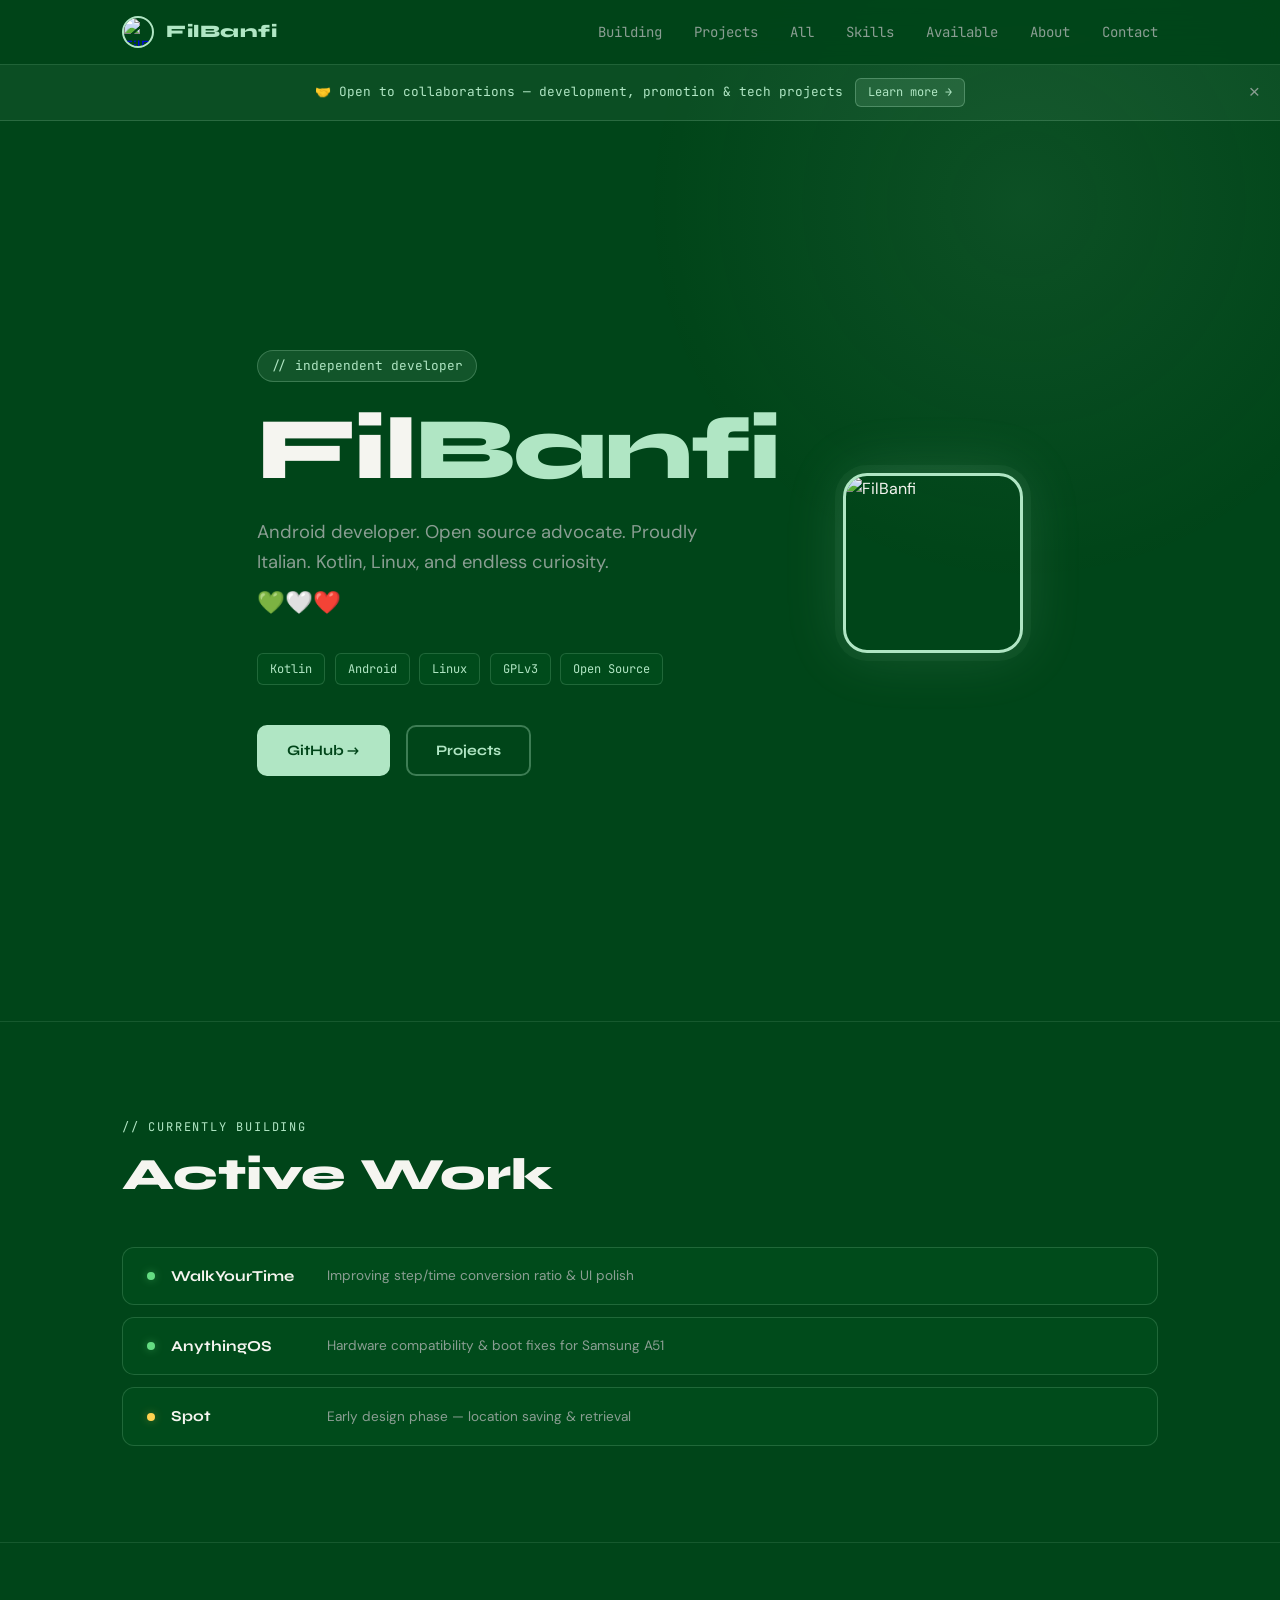
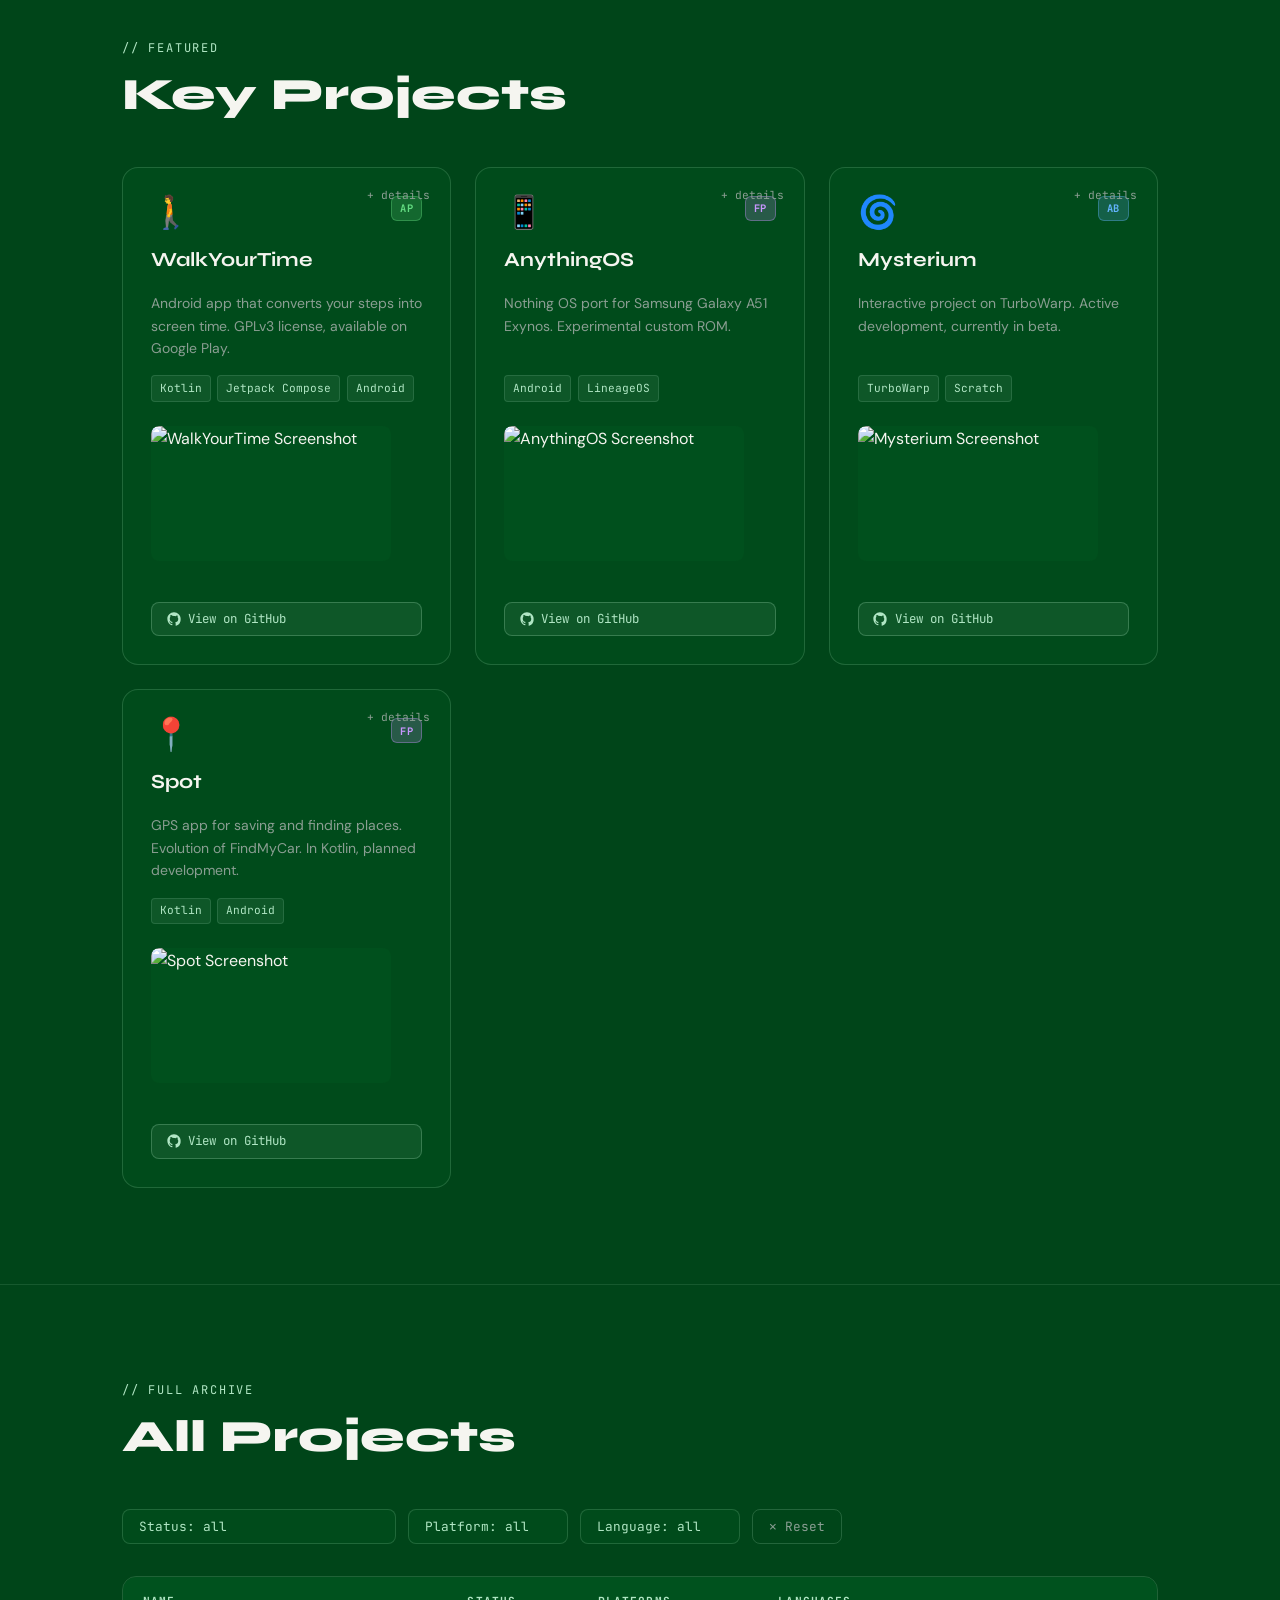
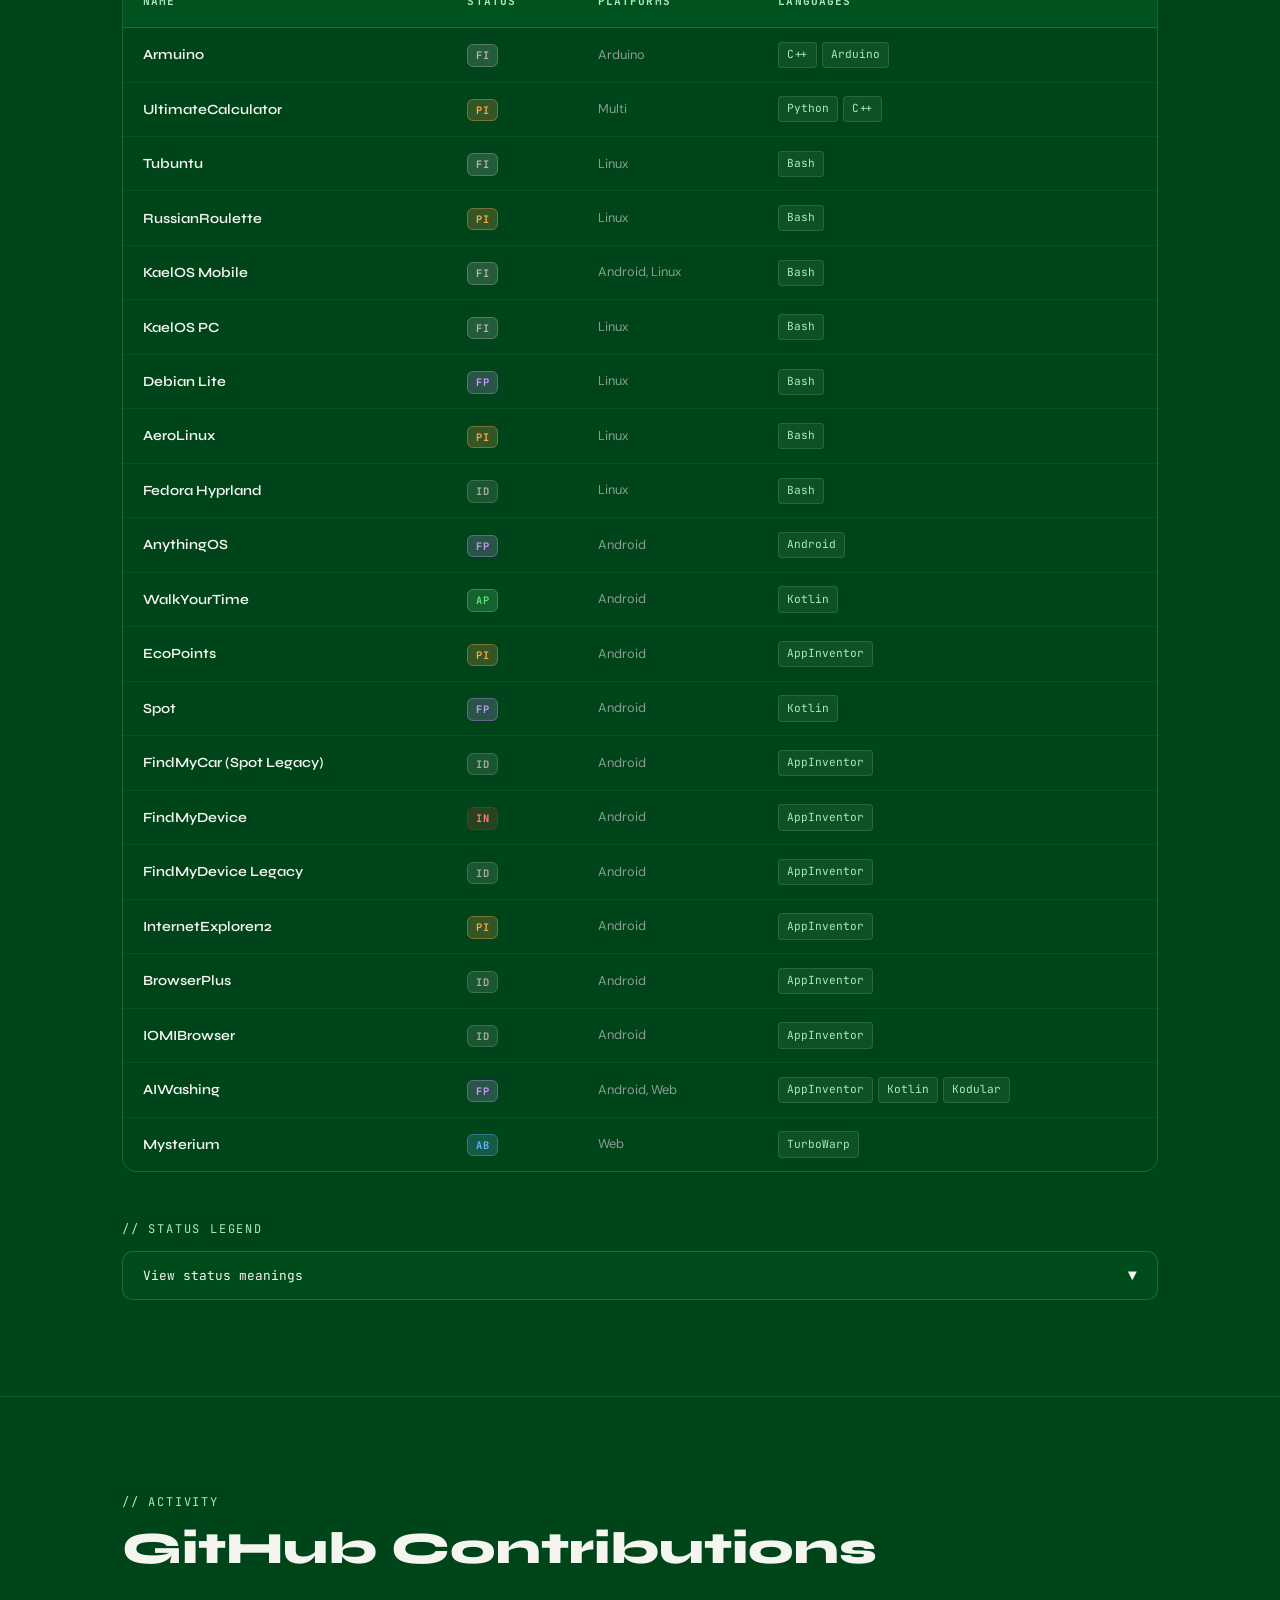
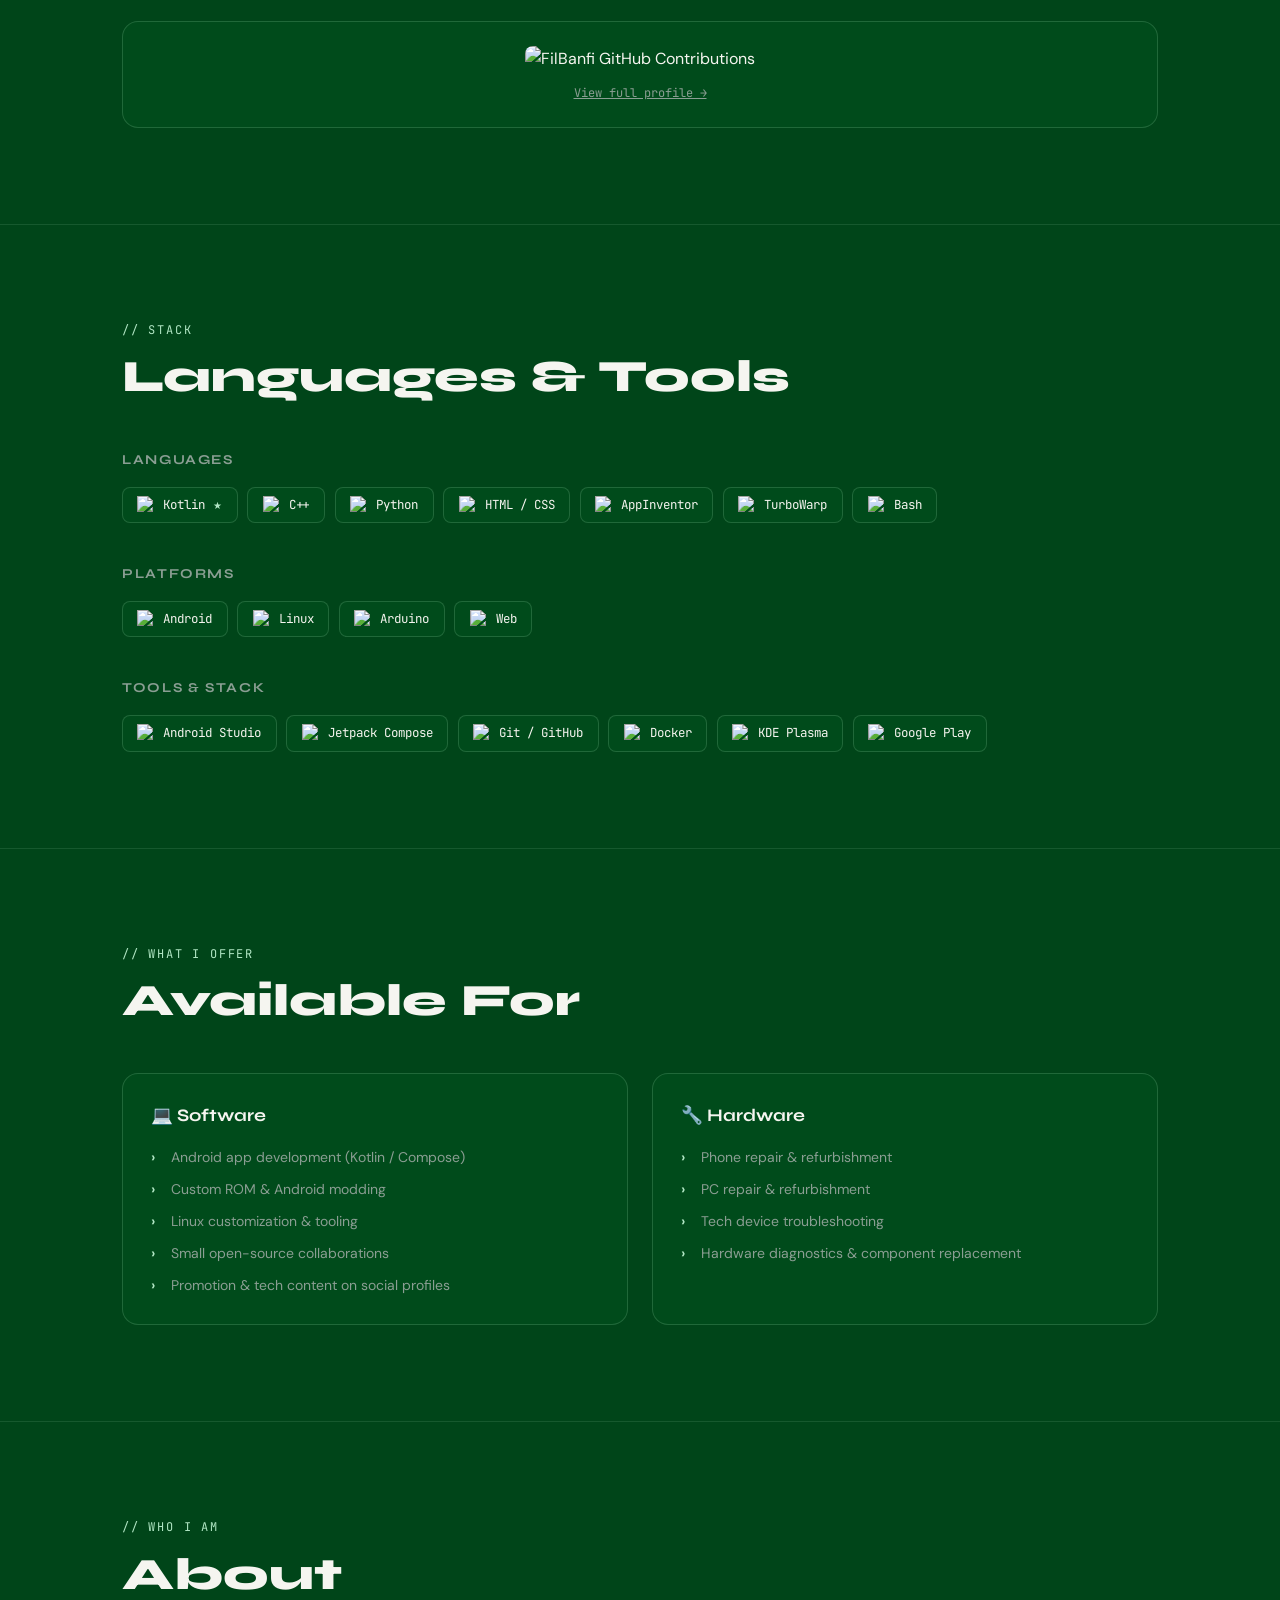
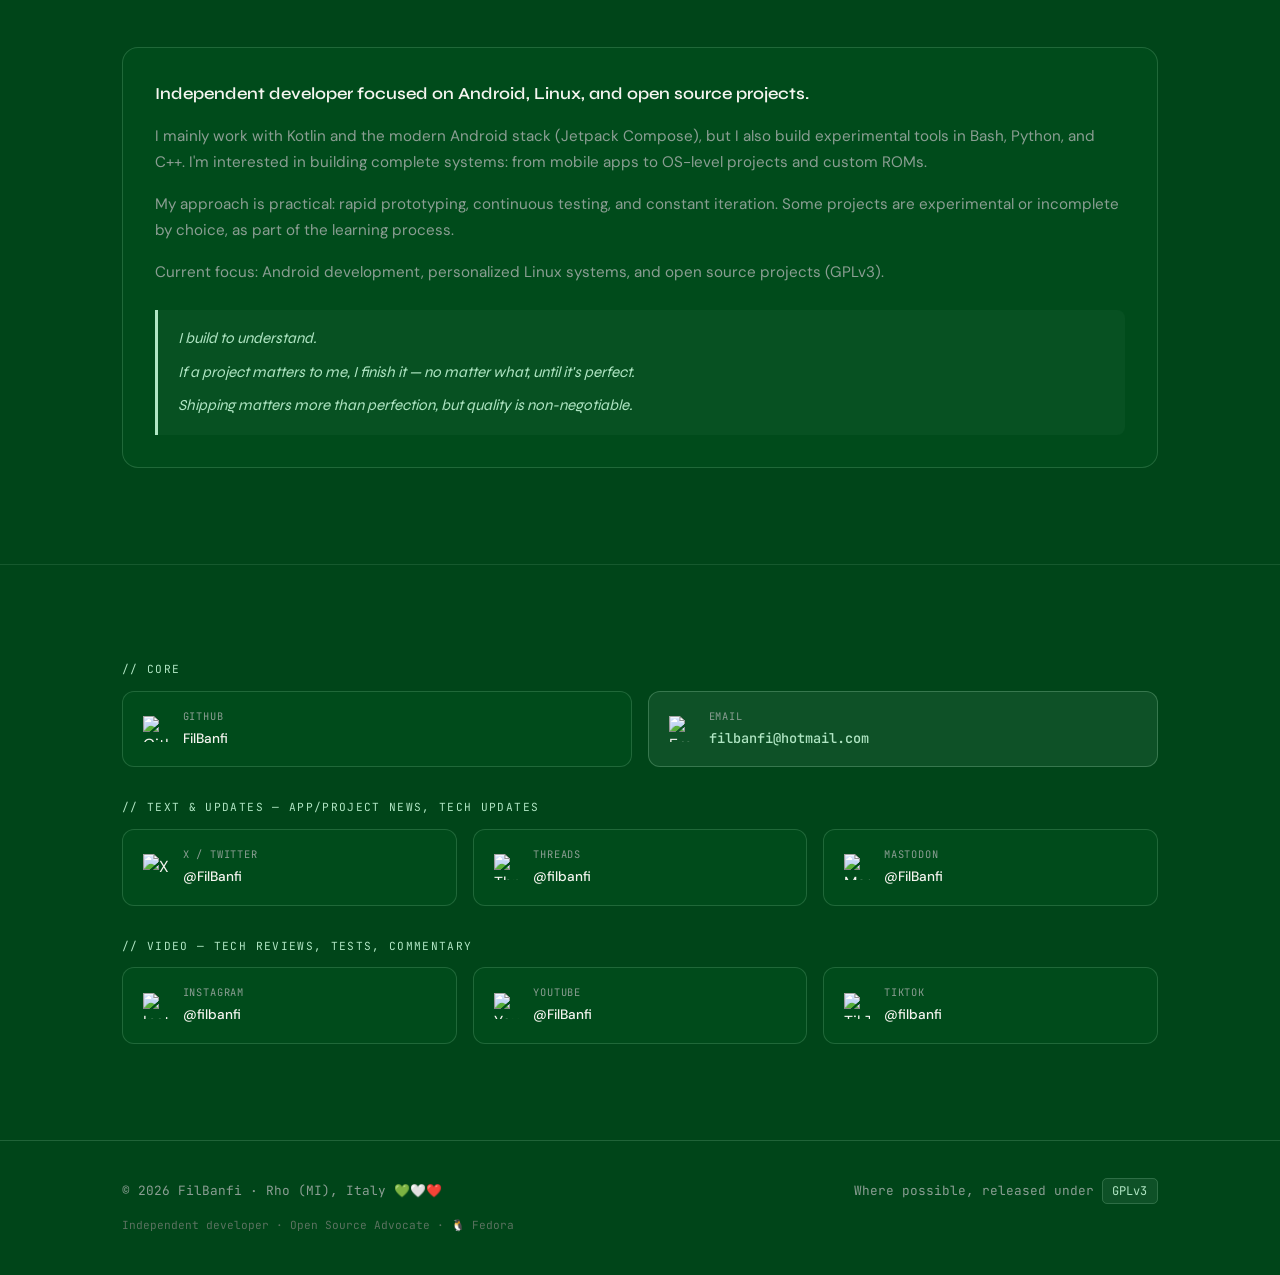
==== index.html @ 20862dec "Update print statement from 'Hello' to 'Goodbye'" ====
<!DOCTYPE html>
<html lang="en">
<head>
  <meta charset="UTF-8" />
  <meta name="viewport" content="width=device-width, initial-scale=1.0" />
  <title>FilBanfi — Developer</title>
  <link rel="preconnect" href="https://fonts.googleapis.com" />
  <link rel="preconnect" href="https://fonts.gstatic.com" crossorigin />
  <link href="https://fonts.googleapis.com/css2?family=Syne:wght@400;600;700;800&family=JetBrains+Mono:wght@400;500;700&family=DM+Sans:wght@300;400;500&display=swap" rel="stylesheet" />
  <style>
    /* =========================================================
       CSS VARIABLES
       ========================================================= */
    :root {
      --green-deep:   #004519;
      --green-mid:    #006b2a;
      --green-light:  #B0E6C4;
      --green-pale:   #d8f5e6;
      --white:        #f5f5f0;
      --grey:         #8a9e93;
      --card-bg:      rgba(0, 107, 42, 0.18);
      --card-border:  rgba(176, 230, 196, 0.18);
      --font-display: 'Syne', sans-serif;
      --font-body:    'DM Sans', sans-serif;
      --font-mono:    'JetBrains Mono', monospace;
    }

    /* =========================================================
       RESET & BASE
       ========================================================= */
    *, *::before, *::after { box-sizing: border-box; margin: 0; padding: 0; }
    html { scroll-behavior: smooth; }
    body {
      background-color: var(--green-deep);
      color: var(--white);
      font-family: var(--font-body);
      font-size: 16px;
      line-height: 1.6;
      overflow-x: hidden;
    }
    body::before {
      content: '';
      position: fixed; inset: 0;
      background-image: url("image/svg+xml,%3Csvg viewBox='0 0 512 512' xmlns='http://www.w3.org/2000/svg'%3E%3Cfilter id='n'%3E%3CfeTurbulence type='fractalNoise' baseFrequency='0.75' numOctaves='4' stitchTiles='stitch'/%3E%3C/filter%3E%3Crect width='100%25' height='100%25' filter='url(%23n)' opacity='0.04'/%3E%3C/svg%3E");
      pointer-events: none; z-index: 0; opacity: 0.6;
    }
    body::after {
      content: '';
      position: fixed; top: -20%; right: -10%;
      width: 60vw; height: 60vw;
      background: radial-gradient(circle, rgba(176,230,196,0.07) 0%, transparent 70%);
      pointer-events: none; z-index: 0;
    }
    .container { max-width: 1100px; margin: 0 auto; padding: 0 2rem; position: relative; z-index: 1; }

    /* =========================================================
       NAVIGATION
       ========================================================= */
    nav {
      position: fixed; top: 0; left: 0; right: 0; z-index: 100;
      padding: 1rem 0;
      background: rgba(0,69,25,0.85);
      backdrop-filter: blur(14px);
      -webkit-backdrop-filter: blur(14px);
      border-bottom: 1px solid var(--card-border);
    }
    nav .container { display: flex; align-items: center; justify-content: space-between; }
    .nav-logo { display: flex; align-items: center; gap: 0.75rem; text-decoration: none; }
    .nav-logo img { width: 32px; height: 32px; border-radius: 50%; border: 2px solid var(--green-light); }
    .nav-logo span { font-family: var(--font-display); font-weight: 800; font-size: 1.1rem; color: var(--green-light); letter-spacing: 0.03em; }
    .nav-links { display: flex; gap: 2rem; list-style: none; }
    .nav-links a { color: var(--grey); text-decoration: none; font-size: 0.875rem; font-family: var(--font-mono); transition: color 0.2s; }
    .nav-links a:hover { color: var(--green-light); }

    /* =========================================================
       BANNER
       ========================================================= */
    .collab-banner {
      margin-top: 64px;
      background: rgba(176, 230, 196, 0.06);
      border-bottom: 1px solid var(--card-border);
      padding: 0.85rem 0;
      position: relative;
      z-index: 99;
      transition: max-height 0.35s ease, opacity 0.3s ease, padding 0.35s ease, margin 0.35s ease;
      overflow: hidden;
      max-height: 200px;
      opacity: 1;
    }
    .collab-banner.dismissed {
      max-height: 0; opacity: 0; padding-top: 0; padding-bottom: 0;
      margin-top: 0; border: none; pointer-events: none;
    }
    .collab-banner .container { display: flex; align-items: center; justify-content: center; gap: 0.75rem; flex-wrap: wrap; }
    .collab-banner p { font-family: var(--font-mono); font-size: 0.8rem; color: var(--green-light); }
    .collab-banner a {
      font-family: var(--font-mono); font-size: 0.75rem;
      background: rgba(176,230,196,0.12); border: 1px solid rgba(176,230,196,0.3);
      padding: 0.25rem 0.75rem; border-radius: 6px;
      color: var(--green-light); text-decoration: none; transition: all 0.2s;
    }
    .collab-banner a:hover { background: rgba(176,230,196,0.2); }
    .collab-banner .dismiss-btn {
      position: absolute; right: 1.25rem; top: 50%; transform: translateY(-50%);
      background: none; border: none; color: var(--grey); cursor: pointer;
      font-size: 1.2rem; line-height: 1; transition: color 0.2s;
    }
    .collab-banner .dismiss-btn:hover { color: var(--white); }

    /* =========================================================
       HERO
       ========================================================= */
    .hero { min-height: 100vh; display: flex; align-items: center; padding-top: 80px; }
    .hero-inner { display: grid; grid-template-columns: 1fr auto; gap: 4rem; align-items: center; width: 100%; }
    .hero-tag {
      font-family: var(--font-mono); font-size: 0.8rem; color: var(--green-light);
      background: rgba(176,230,196,0.1); border: 1px solid rgba(176,230,196,0.25);
      padding: 0.3rem 0.8rem; border-radius: 999px; display: inline-block;
      margin-bottom: 1.5rem; animation: fadeUp 0.6s ease both;
    }
    .hero h1 {
      font-family: var(--font-display); font-size: clamp(3rem,7vw,5.5rem);
      font-weight: 800; line-height: 1.0; letter-spacing: -0.02em;
      color: var(--white); animation: fadeUp 0.6s 0.1s ease both;
    }
    .hero h1 .accent { color: var(--green-light); }
    .hero-subtitle { margin-top: 1.5rem; font-size: 1.15rem; color: var(--grey); max-width: 480px; animation: fadeUp 0.6s 0.2s ease both; }
    .hero-flags { font-size: 1.4rem; margin-top: 0.5rem; animation: fadeUp 0.6s 0.25s ease both; }
    .hero-badges { display: flex; flex-wrap: wrap; gap: 0.6rem; margin-top: 2rem; animation: fadeUp 0.6s 0.3s ease both; }
    .badge {
      font-family: var(--font-mono); font-size: 0.75rem; padding: 0.35rem 0.75rem;
      border-radius: 6px; border: 1px solid var(--card-border);
      color: var(--green-light); background: var(--card-bg);
    }
    .hero-avatar { animation: fadeUp 0.6s 0.15s ease both; }
    .hero-avatar img {
      width: 180px; height: 180px; border-radius: 24px; border: 3px solid var(--green-light);
      box-shadow: 0 0 60px rgba(176,230,196,0.15), 0 0 0 8px rgba(176,230,196,0.05);
      display: block;
    }
    .hero-cta { display: flex; gap: 1rem; margin-top: 2.5rem; animation: fadeUp 0.6s 0.35s ease both; }
    .btn {
      padding: 0.75rem 1.75rem; border-radius: 10px;
      font-family: var(--font-display); font-weight: 700; font-size: 0.9rem;
      cursor: pointer; text-decoration: none; transition: all 0.2s; display: inline-block;
    }
    .btn-primary { background: var(--green-light); color: var(--green-deep); border: 2px solid var(--green-light); }
    .btn-primary:hover { background: var(--green-pale); transform: translateY(-2px); box-shadow: 0 8px 24px rgba(176,230,196,0.3); }
    .btn-secondary { background: transparent; color: var(--green-light); border: 2px solid rgba(176,230,196,0.35); }
    .btn-secondary:hover { border-color: var(--green-light); transform: translateY(-2px); }

    /* =========================================================
       SECTIONS
       ========================================================= */
    section { padding: 6rem 0; }
    .section-label { font-family: var(--font-mono); font-size: 0.75rem; color: var(--green-light); letter-spacing: 0.15em; text-transform: uppercase; margin-bottom: 0.75rem; }
    .section-title { font-family: var(--font-display); font-size: clamp(1.8rem,4vw,2.8rem); font-weight: 800; color: var(--white); margin-bottom: 3rem; line-height: 1.1; }
    .divider { border: none; border-top: 1px solid rgba(176,230,196,0.12); margin: 0; }

    /* =========================================================
       CURRENTLY BUILDING
       ========================================================= */
    .building-list { display: flex; flex-direction: column; gap: 0.75rem; }
    .building-item {
      display: flex; align-items: center; gap: 1rem;
      background: var(--card-bg); border: 1px solid var(--card-border);
      border-radius: 12px; padding: 1rem 1.5rem; transition: all 0.2s;
    }
    .building-item:hover { border-color: rgba(176,230,196,0.4); background: rgba(0,107,42,0.28); }
    .building-dot { width: 8px; height: 8px; border-radius: 50%; flex-shrink: 0; }
    .building-dot.active { background: #64dc82; box-shadow: 0 0 8px rgba(100,220,130,0.4); }
    .building-dot.planned { background: #ffd250; box-shadow: 0 0 8px rgba(255,210,80,0.3); }
    .building-name { font-family: var(--font-display); font-weight: 700; font-size: 0.95rem; min-width: 140px; }
    .building-desc { font-size: 0.85rem; color: var(--grey); }

    /* =========================================================
       PINNED PROJECTS
       ========================================================= */
    .pinned-grid { display: grid; grid-template-columns: repeat(auto-fill, minmax(280px,1fr)); gap: 1.5rem; }
    .project-card {
      background: var(--card-bg); border: 1px solid var(--card-border);
      border-radius: 16px; padding: 1.75rem;
      color: var(--white); transition: all 0.25s ease;
      display: flex; flex-direction: column; gap: 1rem;
      position: relative; overflow: hidden;
    }
    .project-card::before {
      content:''; position:absolute; top:0; left:0; right:0; height:2px;
      background:linear-gradient(90deg,var(--green-light),transparent);
      opacity:0; transition:opacity 0.25s;
    }
    .project-card:hover {
      border-color: rgba(176,230,196,0.4); background: rgba(0,107,42,0.28);
      transform: translateY(-4px); box-shadow: 0 16px 40px rgba(0,0,0,0.3);
    }
    .project-card:hover::before { opacity: 1; }

    .project-card .expand-toggle {
      font-size: 0.7rem; font-family: var(--font-mono);
      color: var(--grey); cursor: pointer; background: none; border: none;
      position: absolute; top: 1.25rem; right: 1.25rem;
      transition: color 0.2s;
    }
    .project-card .expand-toggle:hover { color: var(--green-light); }

    .project-details {
      max-height: 0; overflow: hidden;
      transition: max-height 0.35s ease, opacity 0.3s ease;
      border-top: 1px solid var(--card-border);
      padding-top: 0; opacity: 0;
    }
    .project-card.expanded .project-details { max-height: 500px; padding-top: 1rem; opacity: 1; }
    .project-details .detail-row { display: flex; gap: 0.5rem; font-size: 0.78rem; margin-bottom: 0.5rem; }
    .project-details .detail-label { font-family: var(--font-mono); color: var(--green-light); min-width: 70px; }
    .project-details .detail-value { color: var(--grey); }
    .project-details .detail-ok { color: #64dc82; }
    .project-details .detail-wip { color: #ffd250; }
    .project-details .detail-broken { color: #ff8080; }

    .carousel-wrap { margin-top: 0.5rem; overflow: hidden; border-radius: 8px; }
    .carousel {
      display: flex; gap: 0.5rem; overflow-x: auto;
      scroll-snap-type: x mandatory; scrollbar-width: thin;
      scrollbar-color: var(--green-mid) transparent; padding-bottom: 0.5rem;
    }
    .carousel img {
      flex-shrink: 0; width: 100%; max-width: 240px;
      aspect-ratio: 16/9; object-fit: cover;
      border-radius: 8px; scroll-snap-align: start;
      background: rgba(0,107,42,0.15); display: block;
    }

    .project-card-top { display: flex; justify-content: space-between; align-items: flex-start; }
    .project-icon { font-size: 2rem; line-height: 1; }
    .project-icon img { width: 48px; height: 48px; border-radius: 12px; object-fit: contain; display: block; }

    .status-chip {
      font-family: var(--font-mono); font-size: 0.65rem; font-weight: 700;
      padding: 0.2rem 0.5rem; border-radius: 6px; letter-spacing: 0.05em;
    }
    .s-AP { background:rgba(100,220,130,0.2); color:#64dc82; border:1px solid rgba(100,220,130,0.35); }
    .s-AB { background:rgba(100,180,255,0.2); color:#64b4ff; border:1px solid rgba(100,180,255,0.35); }
    .s-PT { background:rgba(255,210,80,0.2); color:#ffd250; border:1px solid rgba(255,210,80,0.35); }
    .s-PI { background:rgba(255,160,80,0.2); color:#ffa050; border:1px solid rgba(255,160,80,0.35); }
    .s-FP { background:rgba(200,150,255,0.2); color:#c896ff; border:1px solid rgba(200,150,255,0.35); }
    .s-FI { background:rgba(180,180,180,0.2); color:#b4b4b4; border:1px solid rgba(180,180,180,0.35); }
    .s-ID { background:rgba(255,255,255,0.1); color:#aaaaaa; border:1px solid rgba(255,255,255,0.15); }
    .s-IN { background:rgba(200,50,50,0.2); color:#ff8080; border:1px solid rgba(200,50,50,0.3); }

    .project-name { font-family: var(--font-display); font-size: 1.25rem; font-weight: 700; }
    .project-desc { font-size: 0.875rem; color: var(--grey); flex: 1; }
    .project-langs { display: flex; flex-wrap: wrap; gap: 0.4rem; }
    .lang-tag {
      font-family: var(--font-mono); font-size: 0.7rem; padding: 0.2rem 0.5rem;
      background: rgba(176,230,196,0.08); border: 1px solid rgba(176,230,196,0.15);
      border-radius: 4px; color: var(--green-light);
    }

    /* GitHub button */
    .project-gh-btn {
      display: inline-flex; align-items: center; gap: 0.4rem;
      font-family: var(--font-mono); font-size: 0.78rem;
      color: var(--green-light); background: rgba(176,230,196,0.08);
      border: 1px solid rgba(176,230,196,0.25);
      padding: 0.4rem 0.85rem; border-radius: 8px;
      text-decoration: none; transition: all 0.2s;
      margin-top: auto;
    }
    .project-gh-btn:hover {
      background: rgba(176,230,196,0.18); border-color: rgba(176,230,196,0.5);
      transform: translateY(-1px);
    }
    .project-gh-btn svg { width: 16px; height: 16px; flex-shrink: 0; }

    .card-arrow { font-size: 0.8rem; color: var(--grey); align-self: flex-end; transition: color 0.2s, transform 0.2s; }
    .project-card:hover .card-arrow { color: var(--green-light); transform: translate(2px,-2px); }

    /* =========================================================
       ALL PROJECTS TABLE
       ========================================================= */
    .filter-bar { display:flex; flex-wrap:wrap; gap:0.75rem; margin-bottom:2rem; }
    .filter-select {
      background:var(--card-bg); border:1px solid var(--card-border);
      border-radius:8px; color:var(--green-light); font-family:var(--font-mono);
      font-size:0.8rem; padding:0.5rem 1rem; appearance:none;
      cursor:pointer; transition:border-color 0.2s; outline:none; min-width:160px;
    }
    .filter-select:hover,.filter-select:focus { border-color:rgba(176,230,196,0.5); }
    .filter-select option { background:var(--green-deep); }
    .reset-btn {
      background:transparent; border:1px solid rgba(176,230,196,0.2);
      border-radius:8px; color:var(--grey); font-family:var(--font-mono);
      font-size:0.8rem; padding:0.5rem 1rem; cursor:pointer; transition:all 0.2s;
    }
    .reset-btn:hover { color:var(--white); border-color:rgba(176,230,196,0.4); }
    .table-wrap { overflow-x:auto; border-radius:14px; border:1px solid var(--card-border); }
    table { width:100%; border-collapse:collapse; font-size:0.875rem; }
    thead tr { background:rgba(0,107,42,0.35); }
    th {
      font-family:var(--font-mono); font-size:0.7rem;
      text-transform:uppercase; letter-spacing:0.1em; color:var(--green-light);
      padding:1rem 1.25rem; text-align:left; border-bottom:1px solid var(--card-border);
    }
    tbody tr { border-bottom:1px solid rgba(176,230,196,0.06); transition:background 0.15s; }
    tbody tr:last-child { border-bottom:none; }
    tbody tr:hover { background:rgba(176,230,196,0.04); }
    td { padding:0.85rem 1.25rem; vertical-align:middle; }
    .td-name a { color:var(--white); font-family:var(--font-display); font-weight:600; text-decoration:none; transition:color 0.2s; }
    .td-name a:hover { color:var(--green-light); }
    .td-name .no-link { color:var(--white); font-family:var(--font-display); font-weight:600; }
    .td-platforms { color:var(--grey); font-size:0.8rem; }
    .td-langs { display:flex; flex-wrap:wrap; gap:0.3rem; }
    .no-results { text-align:center; color:var(--grey); padding:3rem; font-family:var(--font-mono); font-size:0.85rem; }

    /* LEGEND — Collapsible */
    .legend-toggle {
      background: var(--card-bg); border: 1px solid var(--card-border);
      border-radius: 10px; padding: 0.85rem 1.25rem; width: 100%;
      display: flex; align-items: center; justify-content: space-between;
      cursor: pointer; transition: all 0.2s; color: var(--white);
      font-family: var(--font-mono); font-size: 0.8rem;
    }
    .legend-toggle:hover { border-color: rgba(176,230,196,0.4); }
    .legend-toggle .arrow { transition: transform 0.3s; font-size: 0.9rem; }
    .legend-toggle.open .arrow { transform: rotate(180deg); }
    .legend-content {
      max-height: 0; overflow: hidden; transition: max-height 0.4s ease;
    }
    .legend-content.open { max-height: 2000px; }
    .legend { display:grid; grid-template-columns:repeat(auto-fill,minmax(220px,1fr)); gap:0.75rem; margin-top: 0; }
    .legend-item { display:flex; align-items:flex-start; gap:0.75rem; background:var(--card-bg); border:1px solid var(--card-border); border-radius:10px; padding:0.85rem 1rem; }
    .legend-item .status-chip { flex-shrink:0; margin-top:0.1rem; }
    .legend-text strong { display:block; font-size:0.8rem; color:var(--white); margin-bottom:0.1rem; }
    .legend-text small { font-size:0.72rem; color:var(--grey); line-height:1.4; }

    /* =========================================================
       GITHUB ACTIVITY
       ========================================================= */
    .gh-embed {
      background: var(--card-bg); border: 1px solid var(--card-border);
      border-radius: 16px; padding: 1.5rem;
      display: flex; flex-direction: column; justify-content: center; align-items: center;
    }
    .gh-embed img { max-width: 100%; height: auto; border-radius: 8px; display: block; }
    .gh-embed a { font-family: var(--font-mono); font-size: 0.75rem; color: var(--grey); margin-top: 0.75rem; transition: color 0.2s; }
    .gh-embed a:hover { color: var(--green-light); }

    /* =========================================================
       SKILLS — simpleicons.org CDN images ONLY
       Format: https://cdn.simpleicons.org/[slug]/B0E6C4
       NO inline SVGs
       ========================================================= */
    .skills-grid { display:flex; flex-direction:column; gap:2.5rem; }
    .skills-group h3 { font-family:var(--font-display); font-weight:700; font-size:0.85rem; color:var(--grey); text-transform:uppercase; letter-spacing:0.12em; margin-bottom:1rem; }
    .chips-row { display:flex; flex-wrap:wrap; gap:0.6rem; }
    .chip {
      display:inline-flex; align-items:center; gap:0.5rem;
      background:var(--card-bg); border:1px solid var(--card-border);
      border-radius:8px; padding:0.45rem 0.9rem;
      font-family:var(--font-mono); font-size:0.78rem; color:var(--white);
      transition:all 0.2s;
    }
    .chip:hover { border-color:rgba(176,230,196,0.45); background:rgba(0,107,42,0.3); transform:translateY(-1px); }
    .chip img.si-icon { width:18px; height:18px; flex-shrink:0; display: block; }
    .chip-star { color:var(--green-light); font-size:0.65rem; }

    /* =========================================================
       AVAILABLE FOR
       ========================================================= */
    .available-grid { display: grid; grid-template-columns: repeat(auto-fit, minmax(300px, 1fr)); gap: 1.5rem; }
    .available-card {
      background: var(--card-bg); border: 1px solid var(--card-border);
      border-radius: 16px; padding: 1.75rem;
    }
    .available-card h3 { font-family: var(--font-display); font-weight: 700; font-size: 1.1rem; color: var(--white); margin-bottom: 1rem; display: flex; align-items: center; gap: 0.5rem; }
    .available-card ul { list-style: none; display: flex; flex-direction: column; gap: 0.6rem; }
    .available-card li { font-size: 0.875rem; color: var(--grey); padding-left: 1.25rem; position: relative; }
    .available-card li::before { content: '›'; position: absolute; left: 0; color: var(--green-light); font-weight: 700; }

    /* =========================================================
       ABOUT
       ========================================================= */
    .about-box {
      background: var(--card-bg); border: 1px solid var(--card-border);
      border-radius: 16px; padding: 2rem;
      color: var(--grey); font-size: 0.95rem; line-height: 1.7;
    }
    .about-box p { margin-bottom: 1rem; }
    .about-box p:last-child { margin-bottom: 0; }
    .about-highlight { color: var(--white) !important; font-family: var(--font-display); font-weight: 600; font-size: 1.05rem !important; }
    .philosophy-box {
      margin-top: 1.5rem;
      background: rgba(176,230,196,0.04);
      border-left: 3px solid var(--green-light);
      padding: 1rem 1.25rem; border-radius: 0 8px 8px 0;
    }
    .philosophy-box p {
      font-family: var(--font-display); font-size: 0.95rem;
      color: var(--green-light); font-style: italic; margin-bottom: 0.5rem;
    }
    .philosophy-box p:last-child { margin-bottom: 0; }

    /* =========================================================
       CONTACTS — Flexbox layout
       Cards distribute equally within each group.
       2 cards = 50% each, 3 cards = ~33% each.
       On mobile, all cards stack full-width.
       ALL icons from simpleicons.org
       ========================================================= */
    .contact-group { margin-bottom: 2rem; }
    .contact-group:last-child { margin-bottom: 0; }
    .contact-group-label {
      font-family: var(--font-mono); font-size: 0.7rem;
      color: var(--green-light); text-transform: uppercase;
      letter-spacing: 0.12em; margin-bottom: 0.75rem;
    }
    .social-grid {
      display: flex;
      flex-wrap: wrap;
      gap: 1rem;
    }
    .social-card {
      flex: 1;
      min-width: 0;
      display: flex; align-items: center; gap: 0.85rem;
      background: var(--card-bg); border: 1px solid var(--card-border);
      border-radius: 12px; padding: 1rem 1.25rem;
      text-decoration: none; color: var(--white); transition: all 0.2s;
    }
    .social-card:hover {
      border-color: rgba(176,230,196,0.4); background: rgba(0,107,42,0.28);
      transform: translateY(-2px);
    }
    .social-icon { width: 26px; height: 26px; flex-shrink: 0; display: flex; align-items: center; justify-content: center; }
    .social-icon svg { width: 100%; height: 100%; }
    .social-icon img.si-icon { width: 26px; height: 26px; flex-shrink: 0; display: block; }
    .social-info small {
      display: block; font-family: var(--font-mono); font-size: 0.65rem;
      color: var(--grey); text-transform: uppercase; letter-spacing: 0.08em;
    }
    .social-info span { font-size: 0.85rem; font-weight: 500; }

    .email-card {
      flex: 1;
      min-width: 0;
      display: flex; align-items: center; gap: 0.85rem;
      background: rgba(176,230,196,0.08); border: 1px solid rgba(176,230,196,0.25);
      border-radius: 12px; padding: 1rem 1.25rem;
      text-decoration: none; color: var(--white); transition: all 0.2s;
    }
    .email-card:hover {
      border-color: rgba(176,230,196,0.5); background: rgba(176,230,196,0.12);
      transform: translateY(-2px);
    }
    .email-address { font-family: var(--font-mono); font-size: 0.85rem; color: var(--green-light); }

    /* =========================================================
       FOOTER
       ========================================================= */
    footer { border-top: 1px solid var(--card-border); padding: 2.5rem 0; }
    footer .container { display: flex; justify-content: space-between; align-items: center; flex-wrap: wrap; gap: 1rem; }
    footer p { font-size: 0.8rem; color: var(--grey); font-family: var(--font-mono); }
    .gplv3 {
      font-family: var(--font-mono); font-size: 0.75rem; color: var(--green-light);
      background: rgba(176,230,196,0.08); border: 1px solid rgba(176,230,196,0.2);
      padding: 0.25rem 0.6rem; border-radius: 5px;
    }

    /* =========================================================
       ANIMATIONS
       ========================================================= */
    @keyframes fadeUp { from { opacity: 0; transform: translateY(20px); } to { opacity: 1; transform: none; } }
    .fade-in { opacity: 0; transform: translateY(16px); transition: opacity 0.5s ease, transform 0.5s ease; }
    .fade-in.visible { opacity: 1; transform: none; }

    /* =========================================================
       RESPONSIVE
       ========================================================= */
    @media(max-width:720px) {
      .hero-inner { grid-template-columns: 1fr; text-align: center; }
      .hero-avatar { order: -1; display: flex; justify-content: center; }
      .hero-badges, .hero-cta { justify-content: center; }
      .hero-subtitle { margin: 1rem auto 0; }
      .nav-links { display: none; }
      .available-grid { grid-template-columns: 1fr; }
      /* On mobile, cards stack vertically and take full width */
      .social-card, .email-card {
        flex: 1 1 100%;
      }
    }
  </style>
</head>
<body>

<!-- ============================================================
     NAVIGATION
     ============================================================ -->
<nav>
  <div class="container">
    <a href="#" class="nav-logo">
      <img src="https://avatars.githubusercontent.com/u/268989714?v=4" alt="FilBanfi" />
      <span>FilBanfi</span>
    </a>
    <ul class="nav-links">
      <li><a href="#building">Building</a></li>
      <li><a href="#pinned">Projects</a></li>
      <li><a href="#all-projects">All</a></li>
      <li><a href="#skills">Skills</a></li>
      <li><a href="#available">Available</a></li>
      <li><a href="#about">About</a></li>
      <li><a href="#contact">Contact</a></li>
    </ul>
  </div>
</nav>

<!-- ============================================================
     BANNER
     ============================================================ -->
<div class="collab-banner" id="collabBanner">
  <div class="container">
    <p>🤝 Open to collaborations — development, promotion & tech projects</p>
    <a href="#available">Learn more →</a>
  </div>
  <button class="dismiss-btn" id="dismissBanner" title="Close" aria-label="Close banner">×</button>
</div>

<!-- ============================================================
     HERO
     ============================================================ -->
<section class="hero">
  <div class="container">
    <div class="hero-inner">
      <div class="hero-text">
        <div class="hero-tag">// independent developer</div>
        <h1>Fil<span class="accent">Banfi</span></h1>
        <p class="hero-subtitle">Android developer. Open source advocate. Proudly Italian. Kotlin, Linux, and endless curiosity.</p>
        <div class="hero-flags">💚🤍❤️</div>
        <div class="hero-badges">
          <span class="badge">Kotlin</span>
          <span class="badge">Android</span>
          <span class="badge">Linux</span>
          <span class="badge">GPLv3</span>
          <span class="badge">Open Source</span>
        </div>
        <div class="hero-cta">
          <a href="https://github.com/FilBanfi" target="_blank" class="btn btn-primary">GitHub →</a>
          <a href="#all-projects" class="btn btn-secondary">Projects</a>
        </div>
      </div>
      <div class="hero-avatar">
        <img src="https://avatars.githubusercontent.com/u/268989714?v=4" alt="FilBanfi" />
      </div>
    </div>
  </div>
</section>

<hr class="divider" />

<!-- ============================================================
     CURRENTLY BUILDING
     ============================================================ -->
<section id="building">
  <div class="container">
    <p class="section-label fade-in">// currently building</p>
    <h2 class="section-title fade-in">Active Work</h2>
    <div class="building-list fade-in">
      <div class="building-item">
        <span class="building-dot active"></span>
        <span class="building-name">WalkYourTime</span>
        <span class="building-desc">Improving step/time conversion ratio & UI polish</span>
      </div>
      <div class="building-item">
        <span class="building-dot active"></span>
        <span class="building-name">AnythingOS</span>
        <span class="building-desc">Hardware compatibility & boot fixes for Samsung A51</span>
      </div>
      <div class="building-item">
        <span class="building-dot planned"></span>
        <span class="building-name">Spot</span>
        <span class="building-desc">Early design phase — location saving & retrieval</span>
      </div>
    </div>
  </div>
</section>

<hr class="divider" />

<!-- ============================================================
     PINNED PROJECTS
     ============================================================ -->
<section id="pinned">
  <div class="container">
    <p class="section-label fade-in">// featured</p>
    <h2 class="section-title fade-in">Key Projects</h2>
    <div class="pinned-grid">

      <!-- WalkYourTime -->
      <div class="project-card fade-in">
        <button class="expand-toggle" onclick="toggleProject(this.parentElement);">+ details</button>
        <div class="project-card-top">
          <div class="project-icon">🚶</div>
          <span class="status-chip s-AP">AP</span>
        </div>
        <div class="project-name">WalkYourTime</div>
        <div class="project-desc">Android app that converts your steps into screen time. GPLv3 license, available on Google Play.</div>
        <div class="project-langs">
          <span class="lang-tag">Kotlin</span>
          <span class="lang-tag">Jetpack Compose</span>
          <span class="lang-tag">Android</span>
        </div>
        <div class="carousel-wrap">
          <div class="carousel">
            <img src="https://placehold.co/480x270/006b2a/B0E6C4?text=WalkYourTime+Preview" alt="WalkYourTime Screenshot" />
          </div>
        </div>
        <div class="project-details">
          <div class="detail-row"><span class="detail-label">License</span><span class="detail-value">GPLv3</span></div>
          <div class="detail-row"><span class="detail-label">Store</span><span class="detail-value">Google Play</span></div>
          <div class="detail-row"><span class="detail-label">Working</span><span class="detail-value detail-ok">Step tracking, time conversion, UI</span></div>
          <div class="detail-row"><span class="detail-label">In progress</span><span class="detail-value detail-wip">Ratio fine-tuning, performance</span></div>
        </div>
        <a href="https://github.com/FilBanfi/WalkYourTime" target="_blank" class="project-gh-btn">
          <svg viewBox="0 0 24 24" fill="currentColor"><path d="M12 2C6.48 2 2 6.48 2 12c0 4.42 2.87 8.17 6.84 9.49.5.09.68-.22.68-.48v-1.7c-2.78.6-3.37-1.34-3.37-1.34-.45-1.15-1.1-1.46-1.1-1.46-.9-.62.07-.6.07-.6 1 .07 1.52 1.02 1.52 1.02.89 1.52 2.34 1.08 2.91.83.09-.64.35-1.08.63-1.33-2.22-.25-4.56-1.11-4.56-4.95 0-1.09.39-1.98 1.03-2.68-.1-.25-.45-1.27.1-2.64 0 0 .84-.27 2.75 1.02A9.56 9.56 0 0112 7.43c.85 0 1.7.11 2.5.34 1.91-1.29 2.75-1.02 2.75-1.02.55 1.37.2 2.39.1 2.64.64.7 1.03 1.59 1.03 2.68 0 3.85-2.34 4.7-4.57 4.95.36.31.68.92.68 1.85v2.74c0 .27.18.58.69.48A10.01 10.01 0 0022 12c0-5.52-4.48-10-10-10z"/></svg>
          View on GitHub
        </a>
      </div>

      <!-- AnythingOS -->
      <div class="project-card fade-in">
        <button class="expand-toggle" onclick="toggleProject(this.parentElement);">+ details</button>
        <div class="project-card-top">
          <div class="project-icon">📱</div>
          <span class="status-chip s-FP">FP</span>
        </div>
        <div class="project-name">AnythingOS</div>
        <div class="project-desc">Nothing OS port for Samsung Galaxy A51 Exynos. Experimental custom ROM.</div>
        <div class="project-langs">
          <span class="lang-tag">Android</span>
          <span class="lang-tag">LineageOS</span>
        </div>
        <div class="carousel-wrap">
          <div class="carousel">
            <img src="https://placehold.co/480x270/006b2a/B0E6C4?text=AnythingOS+Preview" alt="AnythingOS Screenshot" />
          </div>
        </div>
        <div class="project-details">
          <div class="detail-row"><span class="detail-label">Base</span><span class="detail-value">LineageOS</span></div>
          <div class="detail-row"><span class="detail-label">Device</span><span class="detail-value">Samsung Galaxy A51 (Exynos)</span></div>
          <div class="detail-row"><span class="detail-label">Working</span><span class="detail-value detail-ok">Boot, basic UI</span></div>
          <div class="detail-row"><span class="detail-label">In progress</span><span class="detail-value detail-wip">Hardware drivers, camera</span></div>
          <div class="detail-row"><span class="detail-label">Broken</span><span class="detail-value detail-broken">Sensors, some peripherals</span></div>
        </div>
        <a href="https://github.com/FilBanfi/AnythingOS" target="_blank" class="project-gh-btn">
          <svg viewBox="0 0 24 24" fill="currentColor"><path d="M12 2C6.48 2 2 6.48 2 12c0 4.42 2.87 8.17 6.84 9.49.5.09.68-.22.68-.48v-1.7c-2.78.6-3.37-1.34-3.37-1.34-.45-1.15-1.1-1.46-1.1-1.46-.9-.62.07-.6.07-.6 1 .07 1.52 1.02 1.52 1.02.89 1.52 2.34 1.08 2.91.83.09-.64.35-1.08.63-1.33-2.22-.25-4.56-1.11-4.56-4.95 0-1.09.39-1.98 1.03-2.68-.1-.25-.45-1.27.1-2.64 0 0 .84-.27 2.75 1.02A9.56 9.56 0 0112 7.43c.85 0 1.7.11 2.5.34 1.91-1.29 2.75-1.02 2.75-1.02.55 1.37.2 2.39.1 2.64.64.7 1.03 1.59 1.03 2.68 0 3.85-2.34 4.7-4.57 4.95.36.31.68.92.68 1.85v2.74c0 .27.18.58.69.48A10.01 10.01 0 0022 12c0-5.52-4.48-10-10-10z"/></svg>
          View on GitHub
        </a>
      </div>

      <!-- Mysterium -->
      <div class="project-card fade-in">
        <button class="expand-toggle" onclick="toggleProject(this.parentElement);">+ details</button>
        <div class="project-card-top">
          <div class="project-icon">🌀</div>
          <span class="status-chip s-AB">AB</span>
        </div>
        <div class="project-name">Mysterium</div>
        <div class="project-desc">Interactive project on TurboWarp. Active development, currently in beta.</div>
        <div class="project-langs">
          <span class="lang-tag">TurboWarp</span>
          <span class="lang-tag">Scratch</span>
        </div>
        <div class="carousel-wrap">
          <div class="carousel">
            <img src="https://placehold.co/480x270/006b2a/B0E6C4?text=Mysterium+Preview" alt="Mysterium Screenshot" />
          </div>
        </div>
        <div class="project-details">
          <div class="detail-row"><span class="detail-label">Platform</span><span class="detail-value">TurboWarp / Web</span></div>
          <div class="detail-row"><span class="detail-label">Stage</span><span class="detail-value">Beta</span></div>
          <div class="detail-row"><span class="detail-label">Working</span><span class="detail-value detail-ok">Core gameplay, UI</span></div>
          <div class="detail-row"><span class="detail-label">In progress</span><span class="detail-value detail-wip">Content expansion</span></div>
        </div>
        <a href="https://github.com/FilBanfi/Mysterium" target="_blank" class="project-gh-btn">
          <svg viewBox="0 0 24 24" fill="currentColor"><path d="M12 2C6.48 2 2 6.48 2 12c0 4.42 2.87 8.17 6.84 9.49.5.09.68-.22.68-.48v-1.7c-2.78.6-3.37-1.34-3.37-1.34-.45-1.15-1.1-1.46-1.1-1.46-.9-.62.07-.6.07-.6 1 .07 1.52 1.02 1.52 1.02.89 1.52 2.34 1.08 2.91.83.09-.64.35-1.08.63-1.33-2.22-.25-4.56-1.11-4.56-4.95 0-1.09.39-1.98 1.03-2.68-.1-.25-.45-1.27.1-2.64 0 0 .84-.27 2.75 1.02A9.56 9.56 0 0112 7.43c.85 0 1.7.11 2.5.34 1.91-1.29 2.75-1.02 2.75-1.02.55 1.37.2 2.39.1 2.64.64.7 1.03 1.59 1.03 2.68 0 3.85-2.34 4.7-4.57 4.95.36.31.68.92.68 1.85v2.74c0 .27.18.58.69.48A10.01 10.01 0 0022 12c0-5.52-4.48-10-10-10z"/></svg>
          View on GitHub
        </a>
      </div>

      <!-- Spot -->
      <div class="project-card fade-in">
        <button class="expand-toggle" onclick="toggleProject(this.parentElement);">+ details</button>
        <div class="project-card-top">
          <div class="project-icon">📍</div>
          <span class="status-chip s-FP">FP</span>
        </div>
        <div class="project-name">Spot</div>
        <div class="project-desc">GPS app for saving and finding places. Evolution of FindMyCar. In Kotlin, planned development.</div>
        <div class="project-langs">
          <span class="lang-tag">Kotlin</span>
          <span class="lang-tag">Android</span>
        </div>
        <div class="carousel-wrap">
          <div class="carousel">
            <img src="https://placehold.co/480x270/006b2a/B0E6C4?text=Spot+Concept" alt="Spot Screenshot" />
          </div>
        </div>
        <div class="project-details">
          <div class="detail-row"><span class="detail-label">Predecessor</span><span class="detail-value">FindMyCar (Spot Legacy)</span></div>
          <div class="detail-row"><span class="detail-label">Stage</span><span class="detail-value">Design phase</span></div>
          <div class="detail-row"><span class="detail-label">Planned</span><span class="detail-value detail-wip">Core features, map integration</span></div>
        </div>
        <a href="https://github.com/FilBanfi/Spot" target="_blank" class="project-gh-btn">
          <svg viewBox="0 0 24 24" fill="currentColor"><path d="M12 2C6.48 2 2 6.48 2 12c0 4.42 2.87 8.17 6.84 9.49.5.09.68-.22.68-.48v-1.7c-2.78.6-3.37-1.34-3.37-1.34-.45-1.15-1.1-1.46-1.1-1.46-.9-.62.07-.6.07-.6 1 .07 1.52 1.02 1.52 1.02.89 1.52 2.34 1.08 2.91.83.09-.64.35-1.08.63-1.33-2.22-.25-4.56-1.11-4.56-4.95 0-1.09.39-1.98 1.03-2.68-.1-.25-.45-1.27.1-2.64 0 0 .84-.27 2.75 1.02A9.56 9.56 0 0112 7.43c.85 0 1.7.11 2.5.34 1.91-1.29 2.75-1.02 2.75-1.02.55 1.37.2 2.39.1 2.64.64.7 1.03 1.59 1.03 2.68 0 3.85-2.34 4.7-4.57 4.95.36.31.68.92.68 1.85v2.74c0 .27.18.58.69.48A10.01 10.01 0 0022 12c0-5.52-4.48-10-10-10z"/></svg>
          View on GitHub
        </a>
      </div>

    </div>
  </div>
</section>

<hr class="divider" />

<!-- ============================================================
     ALL PROJECTS TABLE
     ============================================================ -->
<section id="all-projects">
  <div class="container">
    <p class="section-label fade-in">// full archive</p>
    <h2 class="section-title fade-in">All Projects</h2>
    <div class="filter-bar fade-in">
      <select class="filter-select" id="filterStatus" onchange="applyFilters()">
        <option value="">Status: all</option>
        <option value="AP">AP — Active, ready</option>
        <option value="AB">AB — Active, beta</option>
        <option value="PT">PT — Temporary pause</option>
        <option value="PI">PI — Indefinite pause</option>
        <option value="FP">FP — Future, planned</option>
        <option value="FI">FI — Future, hypothetical</option>
        <option value="ID">ID — Discontinued, available</option>
        <option value="IN">IN — Discontinued, unavailable</option>
      </select>
      <select class="filter-select" id="filterPlatform" onchange="applyFilters()">
        <option value="">Platform: all</option>
        <option value="Android">Android</option>
        <option value="Linux">Linux</option>
        <option value="Arduino">Arduino</option>
        <option value="Web">Web</option>
        <option value="Multi">Multi</option>
      </select>
      <select class="filter-select" id="filterLang" onchange="applyFilters()">
        <option value="">Language: all</option>
        <option value="Kotlin">Kotlin</option>
        <option value="Python">Python</option>
        <option value="C++">C++</option>
        <option value="Bash">Bash</option>
        <option value="AppInventor">AppInventor</option>
        <option value="TurboWarp">TurboWarp</option>
        <option value="Kodular">Kodular</option>
        <option value="Arduino">Arduino (lang)</option>
      </select>
      <button class="reset-btn" onclick="resetFilters()">✕ Reset</button>
    </div>
    <div class="table-wrap fade-in">
      <table>
        <thead>
          <tr><th>Name</th><th>Status</th><th>Platforms</th><th>Languages</th></tr>
        </thead>
        <tbody id="projectTableBody"></tbody>
      </table>
      <div class="no-results" id="noResults" style="display:none;">No projects match the selected filters.</div>
    </div>

    <!-- LEGEND — Collapsible -->
    <div style="margin-top:3rem;" class="fade-in">
      <p class="section-label">// status legend</p>
      <button class="legend-toggle" id="legendToggle" onclick="toggleLegend()">
        <span>View status meanings</span>
        <span class="arrow">▼</span>
      </button>
      <div class="legend-content" id="legendContent">
        <div class="legend" style="margin-top:0.75rem;">
          <div class="legend-item"><span class="status-chip s-AP">AP</span><div class="legend-text"><strong>Active, Ready</strong><small>Under development and publicly available.</small></div></div>
          <div class="legend-item"><span class="status-chip s-AB">AB</span><div class="legend-text"><strong>Active, Beta</strong><small>Actively developed but still in beta.</small></div></div>
          <div class="legend-item"><span class="status-chip s-PT">PT</span><div class="legend-text"><strong>Temporary Pause</strong><small>Development temporarily suspended, will resume.</small></div></div>
          <div class="legend-item"><span class="status-chip s-PI">PI</span><div class="legend-text"><strong>Indefinite Pause</strong><small>Development suspended indefinitely.</small></div></div>
          <div class="legend-item"><span class="status-chip s-FP">FP</span><div class="legend-text"><strong>Future, Planned</strong><small>Not started yet but planned.</small></div></div>
          <div class="legend-item"><span class="status-chip s-FI">FI</span><div class="legend-text"><strong>Future, Hypothetical</strong><small>May never be realized.</small></div></div>
          <div class="legend-item"><span class="status-chip s-ID">ID</span><div class="legend-text"><strong>Discontinued, Available</strong><small>Not finished, will not be resumed, but still usable.</small></div></div>
          <div class="legend-item"><span class="status-chip s-IN">IN</span><div class="legend-text"><strong>Discontinued, Unavailable</strong><small>Not finished, depends on inactive infrastructure.</small></div></div>
        </div>
      </div>
    </div>
  </div>
</section>

<hr class="divider" />

<!-- ============================================================
     GITHUB ACTIVITY
     ============================================================ -->
<section id="github-stats">
  <div class="container">
    <p class="section-label fade-in">// activity</p>
    <h2 class="section-title fade-in">GitHub Contributions</h2>
    <div class="gh-embed fade-in">
      <img src="https://ghchart.rshah.org/B0E6C4/FilBanfi" alt="FilBanfi GitHub Contributions" loading="lazy" />
      <a href="https://github.com/FilBanfi" target="_blank">View full profile →</a>
    </div>
  </div>
</section>

<hr class="divider" />

<!-- ============================================================
     SKILLS — simpleicons.org CDN images ONLY
     EVERY icon uses: <img class="si-icon" src="https://cdn.simpleicons.org/[slug]/B0E6C4" alt="[name]" />
     ============================================================ -->
<section id="skills">
  <div class="container">
    <p class="section-label fade-in">// stack</p>
    <h2 class="section-title fade-in">Languages & Tools</h2>
    <div class="skills-grid fade-in">

      <!-- Languages -->
      <div class="skills-group">
        <h3>Languages</h3>
        <div class="chips-row">
          <div class="chip">
            <img class="si-icon" src="https://cdn.simpleicons.org/kotlin/B0E6C4" alt="Kotlin" />
            Kotlin <span class="chip-star">★</span>
          </div>
          <div class="chip">
            <img class="si-icon" src="https://cdn.simpleicons.org/cplusplus/B0E6C4" alt="C++" />
            C++
          </div>
          <div class="chip">
            <img class="si-icon" src="https://cdn.simpleicons.org/python/B0E6C4" alt="Python" />
            Python
          </div>
          <div class="chip">
            <img class="si-icon" src="https://cdn.simpleicons.org/html5/B0E6C4" alt="HTML / CSS" />
            HTML / CSS
          </div>
          <div class="chip">
            <img class="si-icon" src="https://cdn.simpleicons.org/mitappinventor/B0E6C4" alt="AppInventor" />
            AppInventor
          </div>
          <div class="chip">
            <img class="si-icon" src="https://cdn.simpleicons.org/scratch/B0E6C4" alt="TurboWarp" />
            TurboWarp
          </div>
          <div class="chip">
            <img class="si-icon" src="https://cdn.simpleicons.org/gnubash/B0E6C4" alt="Bash" />
            Bash
          </div>
        </div>
      </div>

      <!-- Platforms -->
      <div class="skills-group">
        <h3>Platforms</h3>
        <div class="chips-row">
          <div class="chip">
            <img class="si-icon" src="https://cdn.simpleicons.org/android/B0E6C4" alt="Android" />
            Android
          </div>
          <div class="chip">
            <img class="si-icon" src="https://cdn.simpleicons.org/linux/B0E6C4" alt="Linux" />
            Linux
          </div>
          <div class="chip">
            <img class="si-icon" src="https://cdn.simpleicons.org/arduino/B0E6C4" alt="Arduino" />
            Arduino
          </div>
          <div class="chip">
            <img class="si-icon" src="https://cdn.simpleicons.org/html5/B0E6C4" alt="Web" />
            Web
          </div>
        </div>
      </div>

      <!-- Tools & Stack -->
      <div class="skills-group">
        <h3>Tools & Stack</h3>
        <div class="chips-row">
          <div class="chip">
            <img class="si-icon" src="https://cdn.simpleicons.org/androidstudio/B0E6C4" alt="Android Studio" />
            Android Studio
          </div>
          <div class="chip">
            <img class="si-icon" src="https://cdn.simpleicons.org/jetpackcompose/B0E6C4" alt="Jetpack Compose" />
            Jetpack Compose
          </div>
          <div class="chip">
            <img class="si-icon" src="https://cdn.simpleicons.org/git/B0E6C4" alt="Git / GitHub" />
            Git / GitHub
          </div>
          <div class="chip">
            <img class="si-icon" src="https://cdn.simpleicons.org/docker/B0E6C4" alt="Docker" />
            Docker
          </div>
          <div class="chip">
            <img class="si-icon" src="https://cdn.simpleicons.org/kdeplasma/B0E6C4" alt="KDE Plasma" />
            KDE Plasma
          </div>
          <div class="chip">
            <img class="si-icon" src="https://cdn.simpleicons.org/googleplay/B0E6C4" alt="Google Play" />
            Google Play
          </div>
        </div>
      </div>

    </div>
  </div>
</section>

<hr class="divider" />

<!-- ============================================================
     AVAILABLE FOR
     ============================================================ -->
<section id="available">
  <div class="container">
    <p class="section-label fade-in">// what I offer</p>
    <h2 class="section-title fade-in">Available For</h2>
    <div class="available-grid fade-in">
      <div class="available-card">
        <h3>💻 Software</h3>
        <ul>
          <li>Android app development (Kotlin / Compose)</li>
          <li>Custom ROM & Android modding</li>
          <li>Linux customization & tooling</li>
          <li>Small open-source collaborations</li>
          <li>Promotion & tech content on social profiles</li>
        </ul>
      </div>
      <div class="available-card">
        <h3>🔧 Hardware</h3>
        <ul>
          <li>Phone repair & refurbishment</li>
          <li>PC repair & refurbishment</li>
          <li>Tech device troubleshooting</li>
          <li>Hardware diagnostics & component replacement</li>
        </ul>
      </div>
    </div>
  </div>
</section>

<hr class="divider" />

<!-- ============================================================
     ABOUT
     ============================================================ -->
<section id="about">
  <div class="container">
    <p class="section-label fade-in">// who I am</p>
    <h2 class="section-title fade-in">About</h2>
    <div class="about-box fade-in">
      <p class="about-highlight">
        Independent developer focused on Android, Linux, and open source projects.
      </p>
      <p>
        I mainly work with Kotlin and the modern Android stack (Jetpack Compose), but I also build
        experimental tools in Bash, Python, and C++. I'm interested in building complete systems:
        from mobile apps to OS-level projects and custom ROMs.
      </p>
      <p>
        My approach is practical: rapid prototyping, continuous testing, and constant iteration.
        Some projects are experimental or incomplete by choice, as part of the learning process.
      </p>
      <p>
        Current focus: Android development, personalized Linux systems, and open source projects (GPLv3).
      </p>
      <div class="philosophy-box">
        <p>I build to understand.</p>
        <p>If a project matters to me, I finish it — no matter what, until it's perfect.</p>
        <p>Shipping matters more than perfection, but quality is non-negotiable.</p>
      </div>
    </div>
  </div>
</section>

<hr class="divider" />

<!-- ============================================================
     CONTACTS — ALL icons from simpleicons.org
     Format: https://cdn.simpleicons.org/[slug]/B0E6C4
     ============================================================ -->
<section id="contact">
  <div class="container">

    <!-- Core: GitHub + Email (2 cards) -->
    <div class="contact-group fade-in">
      <p class="contact-group-label">// core</p>
      <div class="social-grid">
        <a href="https://github.com/FilBanfi" target="_blank" class="social-card">
          <div class="social-icon">
            <img class="si-icon" src="https://cdn.simpleicons.org/github/B0E6C4" alt="GitHub" />
          </div>
          <div class="social-info"><small>GitHub</small><span>FilBanfi</span></div>
        </a>
        <a href="mailto:filbanfi@hotmail.com" class="email-card">
          <div class="social-icon">
            <img class="si-icon" src="https://cdn.simpleicons.org/gmail/B0E6C4" alt="Email" />
          </div>
          <div class="social-info"><small>Email</small><span class="email-address">filbanfi@hotmail.com</span></div>
        </a>
      </div>
    </div>

    <!-- Text & Updates: Twitter, Threads, Mastodon (3 cards) -->
    <div class="contact-group fade-in">
      <p class="contact-group-label">// text & updates — App/project news, tech updates</p>
      <div class="social-grid">
        <a href="https://x.com/FilBanfi" target="_blank" class="social-card">
          <div class="social-icon">
            <img class="si-icon" src="https://cdn.simpleicons.org/x/B0E6C4" alt="X / Twitter" />
          </div>
          <div class="social-info"><small>X / Twitter</small><span>@FilBanfi</span></div>
        </a>
        <a href="https://www.threads.com/@filbanfi" target="_blank" class="social-card">
          <div class="social-icon">
            <img class="si-icon" src="https://cdn.simpleicons.org/threads/B0E6C4" alt="Threads" />
          </div>
          <div class="social-info"><small>Threads</small><span>@filbanfi</span></div>
        </a>
        <a href="https://mastodon.social/@FilBanfi" target="_blank" class="social-card">
          <div class="social-icon">
            <img class="si-icon" src="https://cdn.simpleicons.org/mastodon/B0E6C4" alt="Mastodon" />
          </div>
          <div class="social-info"><small>Mastodon</small><span>@FilBanfi</span></div>
        </a>
      </div>
    </div>

    <!-- Video: Instagram, YouTube, TikTok (3 cards) -->
    <div class="contact-group fade-in">
      <p class="contact-group-label">// video — Tech reviews, tests, commentary</p>
      <div class="social-grid">
        <a href="https://www.instagram.com/filbanfi/" target="_blank" class="social-card">
          <div class="social-icon">
            <img class="si-icon" src="https://cdn.simpleicons.org/instagram/B0E6C4" alt="Instagram" />
          </div>
          <div class="social-info"><small>Instagram</small><span>@filbanfi</span></div>
        </a>
        <a href="https://www.youtube.com/@FilBanfi" target="_blank" class="social-card">
          <div class="social-icon">
            <img class="si-icon" src="https://cdn.simpleicons.org/youtube/B0E6C4" alt="YouTube" />
          </div>
          <div class="social-info"><small>YouTube</small><span>@FilBanfi</span></div>
        </a>
        <a href="https://www.tiktok.com/@filbanfi" target="_blank" class="social-card">
          <div class="social-icon">
            <img class="si-icon" src="https://cdn.simpleicons.org/tiktok/B0E6C4" alt="TikTok" />
          </div>
          <div class="social-info"><small>TikTok</small><span>@filbanfi</span></div>
        </a>
      </div>
    </div>

  </div>
</section>

<!-- ============================================================
     FOOTER
     ============================================================ -->
<footer>
  <div class="container">
    <p>© 2026 FilBanfi · Rho (MI), Italy 💚🤍❤️</p>
    <p>Where possible, released under <span class="gplv3">GPLv3</span></p>
    <p style="font-size:0.7rem;color:#5a7260;">Independent developer · Open Source Advocate · 🐧 Fedora</p>
  </div>
</footer>

<!-- ============================================================
     JAVASCRIPT
     ============================================================ -->
<script>
  /* === Project Data === */
  var projectData = [
    { name:"Armuino",                 status:"FI", platforms:["Arduino"],        langs:["C++","Arduino"],                url:null },
    { name:"UltimateCalculator",      status:"PI", platforms:["Multi"],          langs:["Python","C++"],                 url:"https://github.com/FilBanfi/UltimateCalculator" },
    { name:"Tubuntu",                 status:"FI", platforms:["Linux"],          langs:["Bash"],                          url:null },
    { name:"RussianRoulette",         status:"PI", platforms:["Linux"],          langs:["Bash"],                          url:"https://github.com/FilBanfi/RussianRoulette" },
    { name:"KaelOS Mobile",           status:"FI", platforms:["Android","Linux"],langs:["Bash"],                          url:null },
    { name:"KaelOS PC",               status:"FI", platforms:["Linux"],          langs:["Bash"],                          url:null },
    { name:"Debian Lite",             status:"FP", platforms:["Linux"],          langs:["Bash"],                          url:null },
    { name:"AeroLinux",               status:"PI", platforms:["Linux"],          langs:["Bash"],                          url:null },
    { name:"Fedora Hyprland",         status:"ID", platforms:["Linux"],          langs:["Bash"],                          url:"https://github.com/FilBanfi/Fedora-Hyprland" },
    { name:"AnythingOS",              status:"FP", platforms:["Android"],        langs:["Android"],                       url:"https://github.com/FilBanfi/AnythingOS" },
    { name:"WalkYourTime",            status:"AP", platforms:["Android"],        langs:["Kotlin"],                        url:"https://github.com/FilBanfi/WalkYourTime" },
    { name:"EcoPoints",               status:"PI", platforms:["Android"],        langs:["AppInventor"],                    url:null },
    { name:"Spot",                    status:"FP", platforms:["Android"],        langs:["Kotlin"],                        url:"https://github.com/FilBanfi/Spot" },
    { name:"FindMyCar (Spot Legacy)", status:"ID", platforms:["Android"],        langs:["AppInventor"],                    url:null },
    { name:"FindMyDevice",            status:"IN", platforms:["Android"],        langs:["AppInventor"],                    url:null },
    { name:"FindMyDevice Legacy",     status:"ID", platforms:["Android"],        langs:["AppInventor"],                    url:null },
    { name:"InternetExplorer12",      status:"PI", platforms:["Android"],        langs:["AppInventor"],                    url:null },
    { name:"BrowserPlus",             status:"ID", platforms:["Android"],        langs:["AppInventor"],                    url:null },
    { name:"IOMIBrowser",             status:"ID", platforms:["Android"],        langs:["AppInventor"],                    url:null },
    { name:"AIWashing",               status:"FP", platforms:["Android","Web"],  langs:["AppInventor","Kotlin","Kodular"], url:null },
    { name:"Mysterium",               status:"AB", platforms:["Web"],            langs:["TurboWarp"],                      url:"https://github.com/FilBanfi/Mysterium" },
  ];

  /* === Render Table === */
  function renderTable(data) {
    var tbody = document.getElementById('projectTableBody');
    var noRes = document.getElementById('noResults');
    tbody.innerHTML = '';

    if (!data.length) {
      noRes.style.display = 'block';
      return;
    }
    noRes.style.display = 'none';

    data.forEach(function(proj) {
      var nameCell = proj.url
        ? '<a href="' + proj.url + '" target="_blank">' + proj.name + '</a>'
        : '<span class="no-link">' + proj.name + '</span>';

      var langsHtml = proj.langs.map(function(lang) {
        return '<span class="lang-tag">' + lang + '</span>';
      }).join('');

      tbody.innerHTML += '<tr>' +
        '<td class="td-name">' + nameCell + '</td>' +
        '<td><span class="status-chip s-' + proj.status + '">' + proj.status + '</span></td>' +
        '<td class="td-platforms">' + proj.platforms.join(', ') + '</td>' +
        '<td><div class="td-langs">' + langsHtml + '</div></td>' +
        '</tr>';
    });
  }

  /* === Apply Filters === */
  function applyFilters() {
    var sVal = document.getElementById('filterStatus').value;
    var pVal = document.getElementById('filterPlatform').value;
    var lVal = document.getElementById('filterLang').value;

    var filtered = projectData.filter(function(proj) {
      var ms = !sVal || proj.status === sVal;
      var mp = !pVal || proj.platforms.some(function(pl) {
        return pl.toLowerCase().includes(pVal.toLowerCase());
      });
      var ml = !lVal || proj.langs.some(function(la) {
        return la.toLowerCase().includes(lVal.toLowerCase());
      });
      return ms && mp && ml;
    });

    renderTable(filtered);
  }

  /* === Reset Filters === */
  function resetFilters() {
    document.getElementById('filterStatus').value = '';
    document.getElementById('filterPlatform').value = '';
    document.getElementById('filterLang').value = '';
    renderTable(projectData);
  }

  /* Initial render */
  renderTable(projectData);

  /* === Expand / Collapse Project Card === */
  function toggleProject(card) {
    card.classList.toggle('expanded');
    var btn = card.querySelector('.expand-toggle');
    if (card.classList.contains('expanded')) {
      btn.textContent = '− hide';
    } else {
      btn.textContent = '+ details';
    }
  }

  /* === Banner Dismiss === */
  (function() {
    var banner = document.getElementById('collabBanner');
    var btn = document.getElementById('dismissBanner');
    if (localStorage.getItem('bannerDismissed') === 'true') {
      banner.classList.add('dismissed');
    }
    btn.addEventListener('click', function() {
      banner.classList.add('dismissed');
      localStorage.setItem('bannerDismissed', 'true');
    });
  })();

  /* === Legend Toggle === */
  function toggleLegend() {
    var toggle = document.getElementById('legendToggle');
    var content = document.getElementById('legendContent');
    toggle.classList.toggle('open');
    content.classList.toggle('open');
  }

  /* === Scroll Animations === */
  var fadeObs = new IntersectionObserver(function(entries) {
    entries.forEach(function(entry) {
      if (entry.isIntersecting) {
        entry.target.classList.add('visible');
      }
    });
  }, { threshold: 0.08 });

  document.querySelectorAll('.fade-in').forEach(function(el) {
    fadeObs.observe(el);
  });
</script>
</body>
</html>
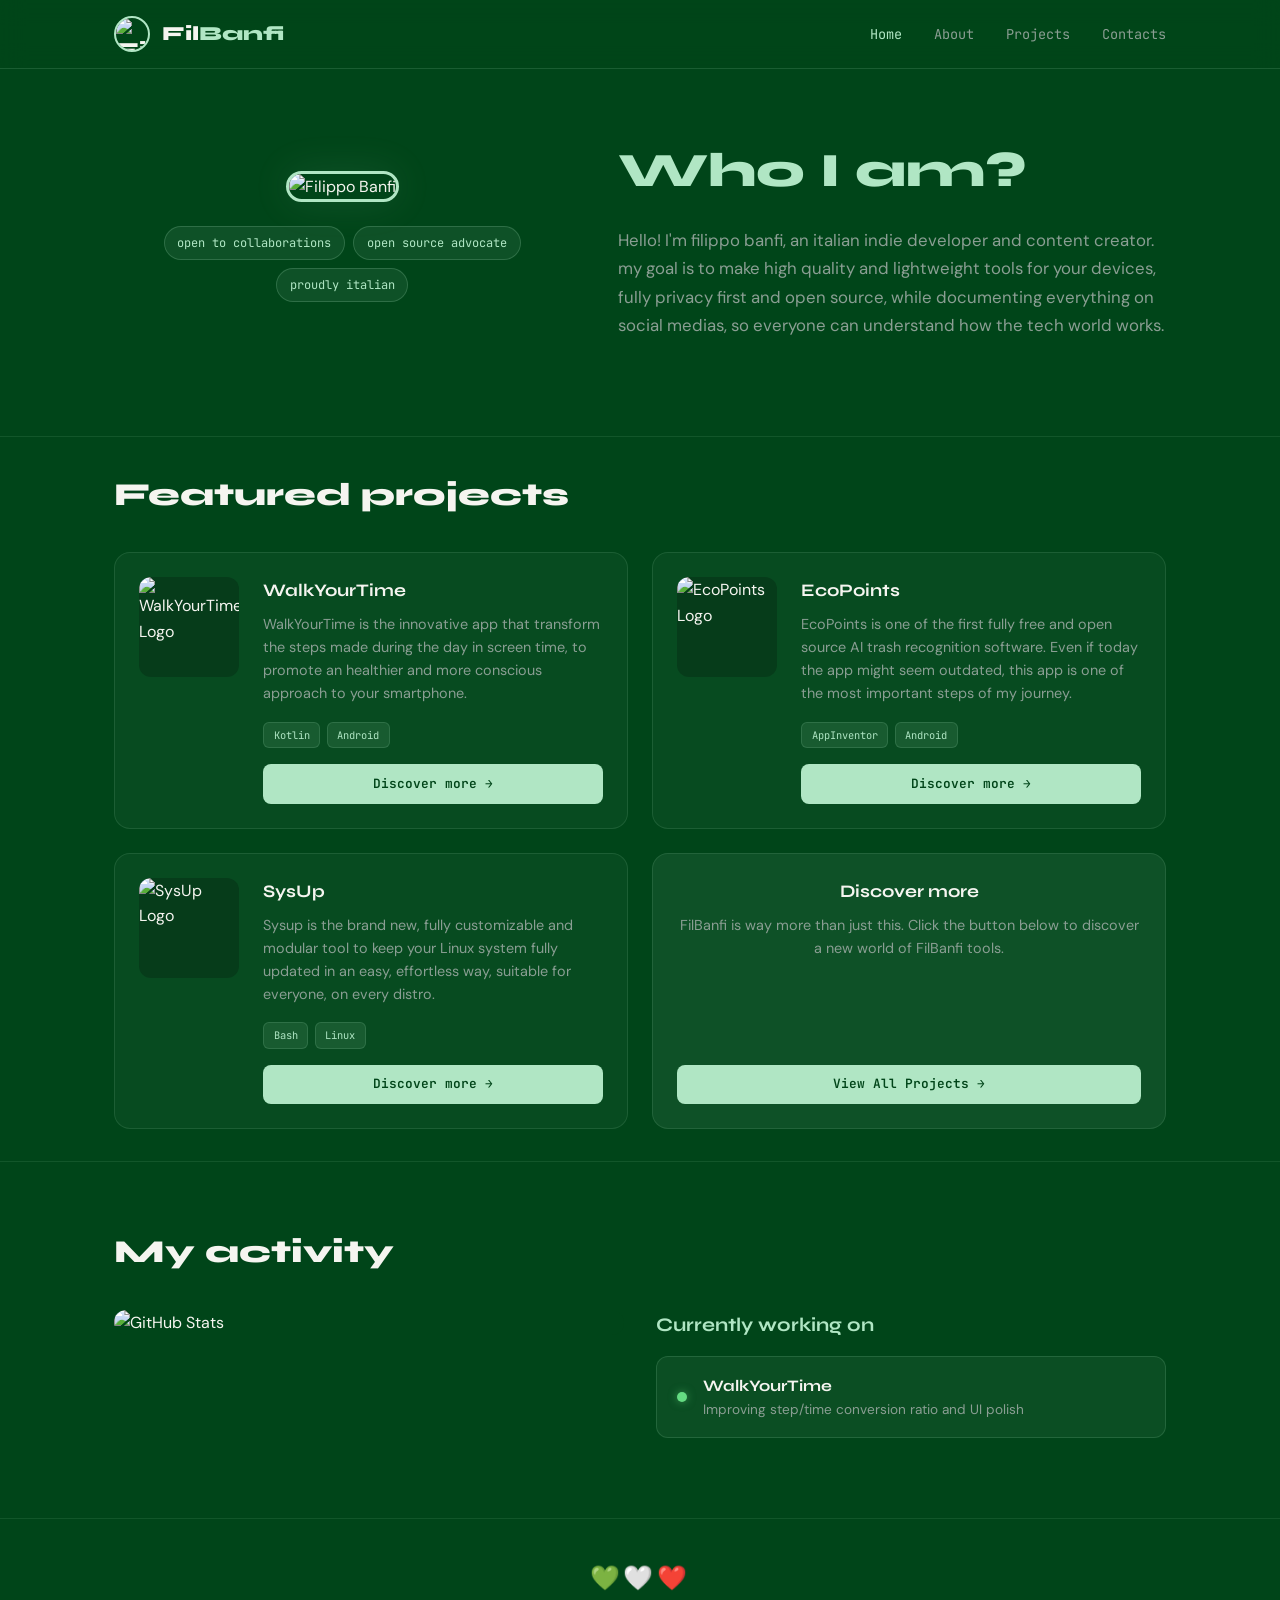
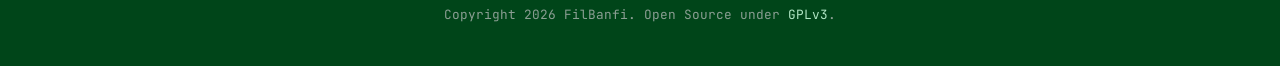
==== commit 432fb03e: "Updated website to a brand new version" ====
--- a/index.html
+++ b/index.html
@@ -3,1212 +3,253 @@
 <head>
   <meta charset="UTF-8" />
   <meta name="viewport" content="width=device-width, initial-scale=1.0" />
-  <title>FilBanfi — Developer</title>
+  <title>FilBanfi - Developer</title>
+  
+  <!-- Fonts di Google: Syne (titoli), DM Sans (testo), JetBrains Mono (codice) -->
   <link rel="preconnect" href="https://fonts.googleapis.com" />
   <link rel="preconnect" href="https://fonts.gstatic.com" crossorigin />
   <link href="https://fonts.googleapis.com/css2?family=Syne:wght@400;600;700;800&family=JetBrains+Mono:wght@400;500;700&family=DM+Sans:wght@300;400;500&display=swap" rel="stylesheet" />
-  <style>
-    /* =========================================================
-       CSS VARIABLES
-       ========================================================= */
-    :root {
-      --green-deep:   #004519;
-      --green-mid:    #006b2a;
-      --green-light:  #B0E6C4;
-      --green-pale:   #d8f5e6;
-      --white:        #f5f5f0;
-      --grey:         #8a9e93;
-      --card-bg:      rgba(0, 107, 42, 0.18);
-      --card-border:  rgba(176, 230, 196, 0.18);
-      --font-display: 'Syne', sans-serif;
-      --font-body:    'DM Sans', sans-serif;
-      --font-mono:    'JetBrains Mono', monospace;
-    }
-
-    /* =========================================================
-       RESET & BASE
-       ========================================================= */
-    *, *::before, *::after { box-sizing: border-box; margin: 0; padding: 0; }
-    html { scroll-behavior: smooth; }
-    body {
-      background-color: var(--green-deep);
-      color: var(--white);
-      font-family: var(--font-body);
-      font-size: 16px;
-      line-height: 1.6;
-      overflow-x: hidden;
-    }
-    body::before {
-      content: '';
-      position: fixed; inset: 0;
-      background-image: url("image/svg+xml,%3Csvg viewBox='0 0 512 512' xmlns='http://www.w3.org/2000/svg'%3E%3Cfilter id='n'%3E%3CfeTurbulence type='fractalNoise' baseFrequency='0.75' numOctaves='4' stitchTiles='stitch'/%3E%3C/filter%3E%3Crect width='100%25' height='100%25' filter='url(%23n)' opacity='0.04'/%3E%3C/svg%3E");
-      pointer-events: none; z-index: 0; opacity: 0.6;
-    }
-    body::after {
-      content: '';
-      position: fixed; top: -20%; right: -10%;
-      width: 60vw; height: 60vw;
-      background: radial-gradient(circle, rgba(176,230,196,0.07) 0%, transparent 70%);
-      pointer-events: none; z-index: 0;
-    }
-    .container { max-width: 1100px; margin: 0 auto; padding: 0 2rem; position: relative; z-index: 1; }
-
-    /* =========================================================
-       NAVIGATION
-       ========================================================= */
-    nav {
-      position: fixed; top: 0; left: 0; right: 0; z-index: 100;
-      padding: 1rem 0;
-      background: rgba(0,69,25,0.85);
-      backdrop-filter: blur(14px);
-      -webkit-backdrop-filter: blur(14px);
-      border-bottom: 1px solid var(--card-border);
-    }
-    nav .container { display: flex; align-items: center; justify-content: space-between; }
-    .nav-logo { display: flex; align-items: center; gap: 0.75rem; text-decoration: none; }
-    .nav-logo img { width: 32px; height: 32px; border-radius: 50%; border: 2px solid var(--green-light); }
-    .nav-logo span { font-family: var(--font-display); font-weight: 800; font-size: 1.1rem; color: var(--green-light); letter-spacing: 0.03em; }
-    .nav-links { display: flex; gap: 2rem; list-style: none; }
-    .nav-links a { color: var(--grey); text-decoration: none; font-size: 0.875rem; font-family: var(--font-mono); transition: color 0.2s; }
-    .nav-links a:hover { color: var(--green-light); }
-
-    /* =========================================================
-       BANNER
-       ========================================================= */
-    .collab-banner {
-      margin-top: 64px;
-      background: rgba(176, 230, 196, 0.06);
-      border-bottom: 1px solid var(--card-border);
-      padding: 0.85rem 0;
-      position: relative;
-      z-index: 99;
-      transition: max-height 0.35s ease, opacity 0.3s ease, padding 0.35s ease, margin 0.35s ease;
-      overflow: hidden;
-      max-height: 200px;
-      opacity: 1;
-    }
-    .collab-banner.dismissed {
-      max-height: 0; opacity: 0; padding-top: 0; padding-bottom: 0;
-      margin-top: 0; border: none; pointer-events: none;
-    }
-    .collab-banner .container { display: flex; align-items: center; justify-content: center; gap: 0.75rem; flex-wrap: wrap; }
-    .collab-banner p { font-family: var(--font-mono); font-size: 0.8rem; color: var(--green-light); }
-    .collab-banner a {
-      font-family: var(--font-mono); font-size: 0.75rem;
-      background: rgba(176,230,196,0.12); border: 1px solid rgba(176,230,196,0.3);
-      padding: 0.25rem 0.75rem; border-radius: 6px;
-      color: var(--green-light); text-decoration: none; transition: all 0.2s;
-    }
-    .collab-banner a:hover { background: rgba(176,230,196,0.2); }
-    .collab-banner .dismiss-btn {
-      position: absolute; right: 1.25rem; top: 50%; transform: translateY(-50%);
-      background: none; border: none; color: var(--grey); cursor: pointer;
-      font-size: 1.2rem; line-height: 1; transition: color 0.2s;
-    }
-    .collab-banner .dismiss-btn:hover { color: var(--white); }
-
-    /* =========================================================
-       HERO
-       ========================================================= */
-    .hero { min-height: 100vh; display: flex; align-items: center; padding-top: 80px; }
-    .hero-inner { display: grid; grid-template-columns: 1fr auto; gap: 4rem; align-items: center; width: 100%; }
-    .hero-tag {
-      font-family: var(--font-mono); font-size: 0.8rem; color: var(--green-light);
-      background: rgba(176,230,196,0.1); border: 1px solid rgba(176,230,196,0.25);
-      padding: 0.3rem 0.8rem; border-radius: 999px; display: inline-block;
-      margin-bottom: 1.5rem; animation: fadeUp 0.6s ease both;
-    }
-    .hero h1 {
-      font-family: var(--font-display); font-size: clamp(3rem,7vw,5.5rem);
-      font-weight: 800; line-height: 1.0; letter-spacing: -0.02em;
-      color: var(--white); animation: fadeUp 0.6s 0.1s ease both;
-    }
-    .hero h1 .accent { color: var(--green-light); }
-    .hero-subtitle { margin-top: 1.5rem; font-size: 1.15rem; color: var(--grey); max-width: 480px; animation: fadeUp 0.6s 0.2s ease both; }
-    .hero-flags { font-size: 1.4rem; margin-top: 0.5rem; animation: fadeUp 0.6s 0.25s ease both; }
-    .hero-badges { display: flex; flex-wrap: wrap; gap: 0.6rem; margin-top: 2rem; animation: fadeUp 0.6s 0.3s ease both; }
-    .badge {
-      font-family: var(--font-mono); font-size: 0.75rem; padding: 0.35rem 0.75rem;
-      border-radius: 6px; border: 1px solid var(--card-border);
-      color: var(--green-light); background: var(--card-bg);
-    }
-    .hero-avatar { animation: fadeUp 0.6s 0.15s ease both; }
-    .hero-avatar img {
-      width: 180px; height: 180px; border-radius: 24px; border: 3px solid var(--green-light);
-      box-shadow: 0 0 60px rgba(176,230,196,0.15), 0 0 0 8px rgba(176,230,196,0.05);
-      display: block;
-    }
-    .hero-cta { display: flex; gap: 1rem; margin-top: 2.5rem; animation: fadeUp 0.6s 0.35s ease both; }
-    .btn {
-      padding: 0.75rem 1.75rem; border-radius: 10px;
-      font-family: var(--font-display); font-weight: 700; font-size: 0.9rem;
-      cursor: pointer; text-decoration: none; transition: all 0.2s; display: inline-block;
-    }
-    .btn-primary { background: var(--green-light); color: var(--green-deep); border: 2px solid var(--green-light); }
-    .btn-primary:hover { background: var(--green-pale); transform: translateY(-2px); box-shadow: 0 8px 24px rgba(176,230,196,0.3); }
-    .btn-secondary { background: transparent; color: var(--green-light); border: 2px solid rgba(176,230,196,0.35); }
-    .btn-secondary:hover { border-color: var(--green-light); transform: translateY(-2px); }
-
-    /* =========================================================
-       SECTIONS
-       ========================================================= */
-    section { padding: 6rem 0; }
-    .section-label { font-family: var(--font-mono); font-size: 0.75rem; color: var(--green-light); letter-spacing: 0.15em; text-transform: uppercase; margin-bottom: 0.75rem; }
-    .section-title { font-family: var(--font-display); font-size: clamp(1.8rem,4vw,2.8rem); font-weight: 800; color: var(--white); margin-bottom: 3rem; line-height: 1.1; }
-    .divider { border: none; border-top: 1px solid rgba(176,230,196,0.12); margin: 0; }
-
-    /* =========================================================
-       CURRENTLY BUILDING
-       ========================================================= */
-    .building-list { display: flex; flex-direction: column; gap: 0.75rem; }
-    .building-item {
-      display: flex; align-items: center; gap: 1rem;
-      background: var(--card-bg); border: 1px solid var(--card-border);
-      border-radius: 12px; padding: 1rem 1.5rem; transition: all 0.2s;
-    }
-    .building-item:hover { border-color: rgba(176,230,196,0.4); background: rgba(0,107,42,0.28); }
-    .building-dot { width: 8px; height: 8px; border-radius: 50%; flex-shrink: 0; }
-    .building-dot.active { background: #64dc82; box-shadow: 0 0 8px rgba(100,220,130,0.4); }
-    .building-dot.planned { background: #ffd250; box-shadow: 0 0 8px rgba(255,210,80,0.3); }
-    .building-name { font-family: var(--font-display); font-weight: 700; font-size: 0.95rem; min-width: 140px; }
-    .building-desc { font-size: 0.85rem; color: var(--grey); }
-
-    /* =========================================================
-       PINNED PROJECTS
-       ========================================================= */
-    .pinned-grid { display: grid; grid-template-columns: repeat(auto-fill, minmax(280px,1fr)); gap: 1.5rem; }
-    .project-card {
-      background: var(--card-bg); border: 1px solid var(--card-border);
-      border-radius: 16px; padding: 1.75rem;
-      color: var(--white); transition: all 0.25s ease;
-      display: flex; flex-direction: column; gap: 1rem;
-      position: relative; overflow: hidden;
-    }
-    .project-card::before {
-      content:''; position:absolute; top:0; left:0; right:0; height:2px;
-      background:linear-gradient(90deg,var(--green-light),transparent);
-      opacity:0; transition:opacity 0.25s;
-    }
-    .project-card:hover {
-      border-color: rgba(176,230,196,0.4); background: rgba(0,107,42,0.28);
-      transform: translateY(-4px); box-shadow: 0 16px 40px rgba(0,0,0,0.3);
-    }
-    .project-card:hover::before { opacity: 1; }
-
-    .project-card .expand-toggle {
-      font-size: 0.7rem; font-family: var(--font-mono);
-      color: var(--grey); cursor: pointer; background: none; border: none;
-      position: absolute; top: 1.25rem; right: 1.25rem;
-      transition: color 0.2s;
-    }
-    .project-card .expand-toggle:hover { color: var(--green-light); }
-
-    .project-details {
-      max-height: 0; overflow: hidden;
-      transition: max-height 0.35s ease, opacity 0.3s ease;
-      border-top: 1px solid var(--card-border);
-      padding-top: 0; opacity: 0;
-    }
-    .project-card.expanded .project-details { max-height: 500px; padding-top: 1rem; opacity: 1; }
-    .project-details .detail-row { display: flex; gap: 0.5rem; font-size: 0.78rem; margin-bottom: 0.5rem; }
-    .project-details .detail-label { font-family: var(--font-mono); color: var(--green-light); min-width: 70px; }
-    .project-details .detail-value { color: var(--grey); }
-    .project-details .detail-ok { color: #64dc82; }
-    .project-details .detail-wip { color: #ffd250; }
-    .project-details .detail-broken { color: #ff8080; }
-
-    .carousel-wrap { margin-top: 0.5rem; overflow: hidden; border-radius: 8px; }
-    .carousel {
-      display: flex; gap: 0.5rem; overflow-x: auto;
-      scroll-snap-type: x mandatory; scrollbar-width: thin;
-      scrollbar-color: var(--green-mid) transparent; padding-bottom: 0.5rem;
-    }
-    .carousel img {
-      flex-shrink: 0; width: 100%; max-width: 240px;
-      aspect-ratio: 16/9; object-fit: cover;
-      border-radius: 8px; scroll-snap-align: start;
-      background: rgba(0,107,42,0.15); display: block;
-    }
-
-    .project-card-top { display: flex; justify-content: space-between; align-items: flex-start; }
-    .project-icon { font-size: 2rem; line-height: 1; }
-    .project-icon img { width: 48px; height: 48px; border-radius: 12px; object-fit: contain; display: block; }
-
-    .status-chip {
-      font-family: var(--font-mono); font-size: 0.65rem; font-weight: 700;
-      padding: 0.2rem 0.5rem; border-radius: 6px; letter-spacing: 0.05em;
-    }
-    .s-AP { background:rgba(100,220,130,0.2); color:#64dc82; border:1px solid rgba(100,220,130,0.35); }
-    .s-AB { background:rgba(100,180,255,0.2); color:#64b4ff; border:1px solid rgba(100,180,255,0.35); }
-    .s-PT { background:rgba(255,210,80,0.2); color:#ffd250; border:1px solid rgba(255,210,80,0.35); }
-    .s-PI { background:rgba(255,160,80,0.2); color:#ffa050; border:1px solid rgba(255,160,80,0.35); }
-    .s-FP { background:rgba(200,150,255,0.2); color:#c896ff; border:1px solid rgba(200,150,255,0.35); }
-    .s-FI { background:rgba(180,180,180,0.2); color:#b4b4b4; border:1px solid rgba(180,180,180,0.35); }
-    .s-ID { background:rgba(255,255,255,0.1); color:#aaaaaa; border:1px solid rgba(255,255,255,0.15); }
-    .s-IN { background:rgba(200,50,50,0.2); color:#ff8080; border:1px solid rgba(200,50,50,0.3); }
-
-    .project-name { font-family: var(--font-display); font-size: 1.25rem; font-weight: 700; }
-    .project-desc { font-size: 0.875rem; color: var(--grey); flex: 1; }
-    .project-langs { display: flex; flex-wrap: wrap; gap: 0.4rem; }
-    .lang-tag {
-      font-family: var(--font-mono); font-size: 0.7rem; padding: 0.2rem 0.5rem;
-      background: rgba(176,230,196,0.08); border: 1px solid rgba(176,230,196,0.15);
-      border-radius: 4px; color: var(--green-light);
-    }
-
-    /* GitHub button */
-    .project-gh-btn {
-      display: inline-flex; align-items: center; gap: 0.4rem;
-      font-family: var(--font-mono); font-size: 0.78rem;
-      color: var(--green-light); background: rgba(176,230,196,0.08);
-      border: 1px solid rgba(176,230,196,0.25);
-      padding: 0.4rem 0.85rem; border-radius: 8px;
-      text-decoration: none; transition: all 0.2s;
-      margin-top: auto;
-    }
-    .project-gh-btn:hover {
-      background: rgba(176,230,196,0.18); border-color: rgba(176,230,196,0.5);
-      transform: translateY(-1px);
-    }
-    .project-gh-btn svg { width: 16px; height: 16px; flex-shrink: 0; }
-
-    .card-arrow { font-size: 0.8rem; color: var(--grey); align-self: flex-end; transition: color 0.2s, transform 0.2s; }
-    .project-card:hover .card-arrow { color: var(--green-light); transform: translate(2px,-2px); }
-
-    /* =========================================================
-       ALL PROJECTS TABLE
-       ========================================================= */
-    .filter-bar { display:flex; flex-wrap:wrap; gap:0.75rem; margin-bottom:2rem; }
-    .filter-select {
-      background:var(--card-bg); border:1px solid var(--card-border);
-      border-radius:8px; color:var(--green-light); font-family:var(--font-mono);
-      font-size:0.8rem; padding:0.5rem 1rem; appearance:none;
-      cursor:pointer; transition:border-color 0.2s; outline:none; min-width:160px;
-    }
-    .filter-select:hover,.filter-select:focus { border-color:rgba(176,230,196,0.5); }
-    .filter-select option { background:var(--green-deep); }
-    .reset-btn {
-      background:transparent; border:1px solid rgba(176,230,196,0.2);
-      border-radius:8px; color:var(--grey); font-family:var(--font-mono);
-      font-size:0.8rem; padding:0.5rem 1rem; cursor:pointer; transition:all 0.2s;
-    }
-    .reset-btn:hover { color:var(--white); border-color:rgba(176,230,196,0.4); }
-    .table-wrap { overflow-x:auto; border-radius:14px; border:1px solid var(--card-border); }
-    table { width:100%; border-collapse:collapse; font-size:0.875rem; }
-    thead tr { background:rgba(0,107,42,0.35); }
-    th {
-      font-family:var(--font-mono); font-size:0.7rem;
-      text-transform:uppercase; letter-spacing:0.1em; color:var(--green-light);
-      padding:1rem 1.25rem; text-align:left; border-bottom:1px solid var(--card-border);
-    }
-    tbody tr { border-bottom:1px solid rgba(176,230,196,0.06); transition:background 0.15s; }
-    tbody tr:last-child { border-bottom:none; }
-    tbody tr:hover { background:rgba(176,230,196,0.04); }
-    td { padding:0.85rem 1.25rem; vertical-align:middle; }
-    .td-name a { color:var(--white); font-family:var(--font-display); font-weight:600; text-decoration:none; transition:color 0.2s; }
-    .td-name a:hover { color:var(--green-light); }
-    .td-name .no-link { color:var(--white); font-family:var(--font-display); font-weight:600; }
-    .td-platforms { color:var(--grey); font-size:0.8rem; }
-    .td-langs { display:flex; flex-wrap:wrap; gap:0.3rem; }
-    .no-results { text-align:center; color:var(--grey); padding:3rem; font-family:var(--font-mono); font-size:0.85rem; }
-
-    /* LEGEND — Collapsible */
-    .legend-toggle {
-      background: var(--card-bg); border: 1px solid var(--card-border);
-      border-radius: 10px; padding: 0.85rem 1.25rem; width: 100%;
-      display: flex; align-items: center; justify-content: space-between;
-      cursor: pointer; transition: all 0.2s; color: var(--white);
-      font-family: var(--font-mono); font-size: 0.8rem;
-    }
-    .legend-toggle:hover { border-color: rgba(176,230,196,0.4); }
-    .legend-toggle .arrow { transition: transform 0.3s; font-size: 0.9rem; }
-    .legend-toggle.open .arrow { transform: rotate(180deg); }
-    .legend-content {
-      max-height: 0; overflow: hidden; transition: max-height 0.4s ease;
-    }
-    .legend-content.open { max-height: 2000px; }
-    .legend { display:grid; grid-template-columns:repeat(auto-fill,minmax(220px,1fr)); gap:0.75rem; margin-top: 0; }
-    .legend-item { display:flex; align-items:flex-start; gap:0.75rem; background:var(--card-bg); border:1px solid var(--card-border); border-radius:10px; padding:0.85rem 1rem; }
-    .legend-item .status-chip { flex-shrink:0; margin-top:0.1rem; }
-    .legend-text strong { display:block; font-size:0.8rem; color:var(--white); margin-bottom:0.1rem; }
-    .legend-text small { font-size:0.72rem; color:var(--grey); line-height:1.4; }
-
-    /* =========================================================
-       GITHUB ACTIVITY
-       ========================================================= */
-    .gh-embed {
-      background: var(--card-bg); border: 1px solid var(--card-border);
-      border-radius: 16px; padding: 1.5rem;
-      display: flex; flex-direction: column; justify-content: center; align-items: center;
-    }
-    .gh-embed img { max-width: 100%; height: auto; border-radius: 8px; display: block; }
-    .gh-embed a { font-family: var(--font-mono); font-size: 0.75rem; color: var(--grey); margin-top: 0.75rem; transition: color 0.2s; }
-    .gh-embed a:hover { color: var(--green-light); }
-
-    /* =========================================================
-       SKILLS — simpleicons.org CDN images ONLY
-       Format: https://cdn.simpleicons.org/[slug]/B0E6C4
-       NO inline SVGs
-       ========================================================= */
-    .skills-grid { display:flex; flex-direction:column; gap:2.5rem; }
-    .skills-group h3 { font-family:var(--font-display); font-weight:700; font-size:0.85rem; color:var(--grey); text-transform:uppercase; letter-spacing:0.12em; margin-bottom:1rem; }
-    .chips-row { display:flex; flex-wrap:wrap; gap:0.6rem; }
-    .chip {
-      display:inline-flex; align-items:center; gap:0.5rem;
-      background:var(--card-bg); border:1px solid var(--card-border);
-      border-radius:8px; padding:0.45rem 0.9rem;
-      font-family:var(--font-mono); font-size:0.78rem; color:var(--white);
-      transition:all 0.2s;
-    }
-    .chip:hover { border-color:rgba(176,230,196,0.45); background:rgba(0,107,42,0.3); transform:translateY(-1px); }
-    .chip img.si-icon { width:18px; height:18px; flex-shrink:0; display: block; }
-    .chip-star { color:var(--green-light); font-size:0.65rem; }
-
-    /* =========================================================
-       AVAILABLE FOR
-       ========================================================= */
-    .available-grid { display: grid; grid-template-columns: repeat(auto-fit, minmax(300px, 1fr)); gap: 1.5rem; }
-    .available-card {
-      background: var(--card-bg); border: 1px solid var(--card-border);
-      border-radius: 16px; padding: 1.75rem;
-    }
-    .available-card h3 { font-family: var(--font-display); font-weight: 700; font-size: 1.1rem; color: var(--white); margin-bottom: 1rem; display: flex; align-items: center; gap: 0.5rem; }
-    .available-card ul { list-style: none; display: flex; flex-direction: column; gap: 0.6rem; }
-    .available-card li { font-size: 0.875rem; color: var(--grey); padding-left: 1.25rem; position: relative; }
-    .available-card li::before { content: '›'; position: absolute; left: 0; color: var(--green-light); font-weight: 700; }
-
-    /* =========================================================
-       ABOUT
-       ========================================================= */
-    .about-box {
-      background: var(--card-bg); border: 1px solid var(--card-border);
-      border-radius: 16px; padding: 2rem;
-      color: var(--grey); font-size: 0.95rem; line-height: 1.7;
-    }
-    .about-box p { margin-bottom: 1rem; }
-    .about-box p:last-child { margin-bottom: 0; }
-    .about-highlight { color: var(--white) !important; font-family: var(--font-display); font-weight: 600; font-size: 1.05rem !important; }
-    .philosophy-box {
-      margin-top: 1.5rem;
-      background: rgba(176,230,196,0.04);
-      border-left: 3px solid var(--green-light);
-      padding: 1rem 1.25rem; border-radius: 0 8px 8px 0;
-    }
-    .philosophy-box p {
-      font-family: var(--font-display); font-size: 0.95rem;
-      color: var(--green-light); font-style: italic; margin-bottom: 0.5rem;
-    }
-    .philosophy-box p:last-child { margin-bottom: 0; }
-
-    /* =========================================================
-       CONTACTS — Flexbox layout
-       Cards distribute equally within each group.
-       2 cards = 50% each, 3 cards = ~33% each.
-       On mobile, all cards stack full-width.
-       ALL icons from simpleicons.org
-       ========================================================= */
-    .contact-group { margin-bottom: 2rem; }
-    .contact-group:last-child { margin-bottom: 0; }
-    .contact-group-label {
-      font-family: var(--font-mono); font-size: 0.7rem;
-      color: var(--green-light); text-transform: uppercase;
-      letter-spacing: 0.12em; margin-bottom: 0.75rem;
-    }
-    .social-grid {
-      display: flex;
-      flex-wrap: wrap;
-      gap: 1rem;
-    }
-    .social-card {
-      flex: 1;
-      min-width: 0;
-      display: flex; align-items: center; gap: 0.85rem;
-      background: var(--card-bg); border: 1px solid var(--card-border);
-      border-radius: 12px; padding: 1rem 1.25rem;
-      text-decoration: none; color: var(--white); transition: all 0.2s;
-    }
-    .social-card:hover {
-      border-color: rgba(176,230,196,0.4); background: rgba(0,107,42,0.28);
-      transform: translateY(-2px);
-    }
-    .social-icon { width: 26px; height: 26px; flex-shrink: 0; display: flex; align-items: center; justify-content: center; }
-    .social-icon svg { width: 100%; height: 100%; }
-    .social-icon img.si-icon { width: 26px; height: 26px; flex-shrink: 0; display: block; }
-    .social-info small {
-      display: block; font-family: var(--font-mono); font-size: 0.65rem;
-      color: var(--grey); text-transform: uppercase; letter-spacing: 0.08em;
-    }
-    .social-info span { font-size: 0.85rem; font-weight: 500; }
-
-    .email-card {
-      flex: 1;
-      min-width: 0;
-      display: flex; align-items: center; gap: 0.85rem;
-      background: rgba(176,230,196,0.08); border: 1px solid rgba(176,230,196,0.25);
-      border-radius: 12px; padding: 1rem 1.25rem;
-      text-decoration: none; color: var(--white); transition: all 0.2s;
-    }
-    .email-card:hover {
-      border-color: rgba(176,230,196,0.5); background: rgba(176,230,196,0.12);
-      transform: translateY(-2px);
-    }
-    .email-address { font-family: var(--font-mono); font-size: 0.85rem; color: var(--green-light); }
-
-    /* =========================================================
-       FOOTER
-       ========================================================= */
-    footer { border-top: 1px solid var(--card-border); padding: 2.5rem 0; }
-    footer .container { display: flex; justify-content: space-between; align-items: center; flex-wrap: wrap; gap: 1rem; }
-    footer p { font-size: 0.8rem; color: var(--grey); font-family: var(--font-mono); }
-    .gplv3 {
-      font-family: var(--font-mono); font-size: 0.75rem; color: var(--green-light);
-      background: rgba(176,230,196,0.08); border: 1px solid rgba(176,230,196,0.2);
-      padding: 0.25rem 0.6rem; border-radius: 5px;
-    }
-
-    /* =========================================================
-       ANIMATIONS
-       ========================================================= */
-    @keyframes fadeUp { from { opacity: 0; transform: translateY(20px); } to { opacity: 1; transform: none; } }
-    .fade-in { opacity: 0; transform: translateY(16px); transition: opacity 0.5s ease, transform 0.5s ease; }
-    .fade-in.visible { opacity: 1; transform: none; }
-
-    /* =========================================================
-       RESPONSIVE
-       ========================================================= */
-    @media(max-width:720px) {
-      .hero-inner { grid-template-columns: 1fr; text-align: center; }
-      .hero-avatar { order: -1; display: flex; justify-content: center; }
-      .hero-badges, .hero-cta { justify-content: center; }
-      .hero-subtitle { margin: 1rem auto 0; }
-      .nav-links { display: none; }
-      .available-grid { grid-template-columns: 1fr; }
-      /* On mobile, cards stack vertically and take full width */
-      .social-card, .email-card {
-        flex: 1 1 100%;
-      }
-    }
-  </style>
+  
+  <!-- Collegamento al file CSS centrale -->
+  <link rel="stylesheet" href="style.css" />
 </head>
 <body>
 
-<!-- ============================================================
-     NAVIGATION
-     ============================================================ -->
-<nav>
-  <div class="container">
-    <a href="#" class="nav-logo">
-      <img src="https://avatars.githubusercontent.com/u/268989714?v=4" alt="FilBanfi" />
-      <span>FilBanfi</span>
-    </a>
-    <ul class="nav-links">
-      <li><a href="#building">Building</a></li>
-      <li><a href="#pinned">Projects</a></li>
-      <li><a href="#all-projects">All</a></li>
-      <li><a href="#skills">Skills</a></li>
-      <li><a href="#available">Available</a></li>
-      <li><a href="#about">About</a></li>
-      <li><a href="#contact">Contact</a></li>
-    </ul>
-  </div>
-</nav>
-
-<!-- ============================================================
-     BANNER
-     ============================================================ -->
-<div class="collab-banner" id="collabBanner">
-  <div class="container">
-    <p>🤝 Open to collaborations — development, promotion & tech projects</p>
-    <a href="#available">Learn more →</a>
-  </div>
-  <button class="dismiss-btn" id="dismissBanner" title="Close" aria-label="Close banner">×</button>
-</div>
-
-<!-- ============================================================
-     HERO
-     ============================================================ -->
-<section class="hero">
-  <div class="container">
-    <div class="hero-inner">
-      <div class="hero-text">
-        <div class="hero-tag">// independent developer</div>
-        <h1>Fil<span class="accent">Banfi</span></h1>
-        <p class="hero-subtitle">Android developer. Open source advocate. Proudly Italian. Kotlin, Linux, and endless curiosity.</p>
-        <div class="hero-flags">💚🤍❤️</div>
-        <div class="hero-badges">
-          <span class="badge">Kotlin</span>
-          <span class="badge">Android</span>
-          <span class="badge">Linux</span>
-          <span class="badge">GPLv3</span>
-          <span class="badge">Open Source</span>
-        </div>
-        <div class="hero-cta">
-          <a href="https://github.com/FilBanfi" target="_blank" class="btn btn-primary">GitHub →</a>
-          <a href="#all-projects" class="btn btn-secondary">Projects</a>
+  <!-- ==========================================================================
+       HEADER E NAVIGAZIONE
+       ========================================================================== -->
+  <header>
+    <div class="container">
+      <!-- Logo e Nome: href punta alla home page -->
+      <a href="index.html" class="nav-logo">
+        <img src="https://avatars.githubusercontent.com/FilBanfi" alt="FilBanfi Logo" />
+        <span><span class="fil">Fil</span><span class="banfi">Banfi</span></span>
+      </a>
+      
+      <!-- Bottone hamburger per mobile -->
+      <button class="menu-toggle" aria-label="Toggle menu">Menu</button>
+      
+      <!-- Link di navigazione: la classe "active" indica la pagina corrente -->
+      <nav>
+        <ul class="nav-links">
+          <li><a href="index.html" class="active">Home</a></li>
+          <li><a href="about.html">About</a></li>
+          <li><a href="projects.html">Projects</a></li>
+          <li><a href="contacts.html">Contacts</a></li>
+        </ul>
+      </nav>
+    </div>
+  </header>
+
+  <main>
+    <!-- ==========================================================================
+         SEZIONE HERO (CHI SONO)
+         ========================================================================== -->
+    <section class="hero">
+      <div class="container">
+        <div class="hero-grid">
+          
+          <!-- Colonna sinistra: Immagine e Chips -->
+          <div class="hero-image-wrapper">
+            <!-- Sostituisci l'URL in src con la tua foto reale quando pronta -->
+            <img src="https://miro.medium.com/v2/resize:fit:1240/1*p6TJa5HwgptvQNDxIsF3QA.jpeg" alt="Filippo Banfi" class="hero-image" />
+            
+            <div class="hero-chips">
+              <span class="chip">open to collaborations</span>
+              <span class="chip">open source advocate</span>
+              <span class="chip">proudly italian</span>
+              
+              <!-- TEMPLATE: Per aggiungere un'altra chip, copia la riga qui sotto e incollala sopra questo commento -->
+              <!-- <span class="chip">Nuova Chip</span> -->
+            </div>
+          </div>
+          
+          <!-- Colonna destra: Titolo e Descrizione -->
+          <div class="hero-content">
+            <h1>Who I am?</h1>
+            <p>Hello! I'm filippo banfi, an italian indie developer and content creator. my goal is to make high quality and lightweight tools for your devices, fully privacy first and open source, while documenting everything on social medias, so everyone can understand how the tech world works.</p>
+          </div>
+          
         </div>
       </div>
-      <div class="hero-avatar">
-        <img src="https://avatars.githubusercontent.com/u/268989714?v=4" alt="FilBanfi" />
-      </div>
-    </div>
-  </div>
-</section>
-
-<hr class="divider" />
-
-<!-- ============================================================
-     CURRENTLY BUILDING
-     ============================================================ -->
-<section id="building">
-  <div class="container">
-    <p class="section-label fade-in">// currently building</p>
-    <h2 class="section-title fade-in">Active Work</h2>
-    <div class="building-list fade-in">
-      <div class="building-item">
-        <span class="building-dot active"></span>
-        <span class="building-name">WalkYourTime</span>
-        <span class="building-desc">Improving step/time conversion ratio & UI polish</span>
-      </div>
-      <div class="building-item">
-        <span class="building-dot active"></span>
-        <span class="building-name">AnythingOS</span>
-        <span class="building-desc">Hardware compatibility & boot fixes for Samsung A51</span>
-      </div>
-      <div class="building-item">
-        <span class="building-dot planned"></span>
-        <span class="building-name">Spot</span>
-        <span class="building-desc">Early design phase — location saving & retrieval</span>
-      </div>
-    </div>
-  </div>
-</section>
-
-<hr class="divider" />
-
-<!-- ============================================================
-     PINNED PROJECTS
-     ============================================================ -->
-<section id="pinned">
-  <div class="container">
-    <p class="section-label fade-in">// featured</p>
-    <h2 class="section-title fade-in">Key Projects</h2>
-    <div class="pinned-grid">
-
-      <!-- WalkYourTime -->
-      <div class="project-card fade-in">
-        <button class="expand-toggle" onclick="toggleProject(this.parentElement);">+ details</button>
-        <div class="project-card-top">
-          <div class="project-icon">🚶</div>
-          <span class="status-chip s-AP">AP</span>
-        </div>
-        <div class="project-name">WalkYourTime</div>
-        <div class="project-desc">Android app that converts your steps into screen time. GPLv3 license, available on Google Play.</div>
-        <div class="project-langs">
-          <span class="lang-tag">Kotlin</span>
-          <span class="lang-tag">Jetpack Compose</span>
-          <span class="lang-tag">Android</span>
-        </div>
-        <div class="carousel-wrap">
-          <div class="carousel">
-            <img src="https://placehold.co/480x270/006b2a/B0E6C4?text=WalkYourTime+Preview" alt="WalkYourTime Screenshot" />
-          </div>
-        </div>
-        <div class="project-details">
-          <div class="detail-row"><span class="detail-label">License</span><span class="detail-value">GPLv3</span></div>
-          <div class="detail-row"><span class="detail-label">Store</span><span class="detail-value">Google Play</span></div>
-          <div class="detail-row"><span class="detail-label">Working</span><span class="detail-value detail-ok">Step tracking, time conversion, UI</span></div>
-          <div class="detail-row"><span class="detail-label">In progress</span><span class="detail-value detail-wip">Ratio fine-tuning, performance</span></div>
-        </div>
-        <a href="https://github.com/FilBanfi/WalkYourTime" target="_blank" class="project-gh-btn">
-          <svg viewBox="0 0 24 24" fill="currentColor"><path d="M12 2C6.48 2 2 6.48 2 12c0 4.42 2.87 8.17 6.84 9.49.5.09.68-.22.68-.48v-1.7c-2.78.6-3.37-1.34-3.37-1.34-.45-1.15-1.1-1.46-1.1-1.46-.9-.62.07-.6.07-.6 1 .07 1.52 1.02 1.52 1.02.89 1.52 2.34 1.08 2.91.83.09-.64.35-1.08.63-1.33-2.22-.25-4.56-1.11-4.56-4.95 0-1.09.39-1.98 1.03-2.68-.1-.25-.45-1.27.1-2.64 0 0 .84-.27 2.75 1.02A9.56 9.56 0 0112 7.43c.85 0 1.7.11 2.5.34 1.91-1.29 2.75-1.02 2.75-1.02.55 1.37.2 2.39.1 2.64.64.7 1.03 1.59 1.03 2.68 0 3.85-2.34 4.7-4.57 4.95.36.31.68.92.68 1.85v2.74c0 .27.18.58.69.48A10.01 10.01 0 0022 12c0-5.52-4.48-10-10-10z"/></svg>
-          View on GitHub
-        </a>
-      </div>
-
-      <!-- AnythingOS -->
-      <div class="project-card fade-in">
-        <button class="expand-toggle" onclick="toggleProject(this.parentElement);">+ details</button>
-        <div class="project-card-top">
-          <div class="project-icon">📱</div>
-          <span class="status-chip s-FP">FP</span>
-        </div>
-        <div class="project-name">AnythingOS</div>
-        <div class="project-desc">Nothing OS port for Samsung Galaxy A51 Exynos. Experimental custom ROM.</div>
-        <div class="project-langs">
-          <span class="lang-tag">Android</span>
-          <span class="lang-tag">LineageOS</span>
-        </div>
-        <div class="carousel-wrap">
-          <div class="carousel">
-            <img src="https://placehold.co/480x270/006b2a/B0E6C4?text=AnythingOS+Preview" alt="AnythingOS Screenshot" />
-          </div>
-        </div>
-        <div class="project-details">
-          <div class="detail-row"><span class="detail-label">Base</span><span class="detail-value">LineageOS</span></div>
-          <div class="detail-row"><span class="detail-label">Device</span><span class="detail-value">Samsung Galaxy A51 (Exynos)</span></div>
-          <div class="detail-row"><span class="detail-label">Working</span><span class="detail-value detail-ok">Boot, basic UI</span></div>
-          <div class="detail-row"><span class="detail-label">In progress</span><span class="detail-value detail-wip">Hardware drivers, camera</span></div>
-          <div class="detail-row"><span class="detail-label">Broken</span><span class="detail-value detail-broken">Sensors, some peripherals</span></div>
-        </div>
-        <a href="https://github.com/FilBanfi/AnythingOS" target="_blank" class="project-gh-btn">
-          <svg viewBox="0 0 24 24" fill="currentColor"><path d="M12 2C6.48 2 2 6.48 2 12c0 4.42 2.87 8.17 6.84 9.49.5.09.68-.22.68-.48v-1.7c-2.78.6-3.37-1.34-3.37-1.34-.45-1.15-1.1-1.46-1.1-1.46-.9-.62.07-.6.07-.6 1 .07 1.52 1.02 1.52 1.02.89 1.52 2.34 1.08 2.91.83.09-.64.35-1.08.63-1.33-2.22-.25-4.56-1.11-4.56-4.95 0-1.09.39-1.98 1.03-2.68-.1-.25-.45-1.27.1-2.64 0 0 .84-.27 2.75 1.02A9.56 9.56 0 0112 7.43c.85 0 1.7.11 2.5.34 1.91-1.29 2.75-1.02 2.75-1.02.55 1.37.2 2.39.1 2.64.64.7 1.03 1.59 1.03 2.68 0 3.85-2.34 4.7-4.57 4.95.36.31.68.92.68 1.85v2.74c0 .27.18.58.69.48A10.01 10.01 0 0022 12c0-5.52-4.48-10-10-10z"/></svg>
-          View on GitHub
-        </a>
-      </div>
-
-      <!-- Mysterium -->
-      <div class="project-card fade-in">
-        <button class="expand-toggle" onclick="toggleProject(this.parentElement);">+ details</button>
-        <div class="project-card-top">
-          <div class="project-icon">🌀</div>
-          <span class="status-chip s-AB">AB</span>
-        </div>
-        <div class="project-name">Mysterium</div>
-        <div class="project-desc">Interactive project on TurboWarp. Active development, currently in beta.</div>
-        <div class="project-langs">
-          <span class="lang-tag">TurboWarp</span>
-          <span class="lang-tag">Scratch</span>
-        </div>
-        <div class="carousel-wrap">
-          <div class="carousel">
-            <img src="https://placehold.co/480x270/006b2a/B0E6C4?text=Mysterium+Preview" alt="Mysterium Screenshot" />
-          </div>
-        </div>
-        <div class="project-details">
-          <div class="detail-row"><span class="detail-label">Platform</span><span class="detail-value">TurboWarp / Web</span></div>
-          <div class="detail-row"><span class="detail-label">Stage</span><span class="detail-value">Beta</span></div>
-          <div class="detail-row"><span class="detail-label">Working</span><span class="detail-value detail-ok">Core gameplay, UI</span></div>
-          <div class="detail-row"><span class="detail-label">In progress</span><span class="detail-value detail-wip">Content expansion</span></div>
-        </div>
-        <a href="https://github.com/FilBanfi/Mysterium" target="_blank" class="project-gh-btn">
-          <svg viewBox="0 0 24 24" fill="currentColor"><path d="M12 2C6.48 2 2 6.48 2 12c0 4.42 2.87 8.17 6.84 9.49.5.09.68-.22.68-.48v-1.7c-2.78.6-3.37-1.34-3.37-1.34-.45-1.15-1.1-1.46-1.1-1.46-.9-.62.07-.6.07-.6 1 .07 1.52 1.02 1.52 1.02.89 1.52 2.34 1.08 2.91.83.09-.64.35-1.08.63-1.33-2.22-.25-4.56-1.11-4.56-4.95 0-1.09.39-1.98 1.03-2.68-.1-.25-.45-1.27.1-2.64 0 0 .84-.27 2.75 1.02A9.56 9.56 0 0112 7.43c.85 0 1.7.11 2.5.34 1.91-1.29 2.75-1.02 2.75-1.02.55 1.37.2 2.39.1 2.64.64.7 1.03 1.59 1.03 2.68 0 3.85-2.34 4.7-4.57 4.95.36.31.68.92.68 1.85v2.74c0 .27.18.58.69.48A10.01 10.01 0 0022 12c0-5.52-4.48-10-10-10z"/></svg>
-          View on GitHub
-        </a>
-      </div>
-
-      <!-- Spot -->
-      <div class="project-card fade-in">
-        <button class="expand-toggle" onclick="toggleProject(this.parentElement);">+ details</button>
-        <div class="project-card-top">
-          <div class="project-icon">📍</div>
-          <span class="status-chip s-FP">FP</span>
-        </div>
-        <div class="project-name">Spot</div>
-        <div class="project-desc">GPS app for saving and finding places. Evolution of FindMyCar. In Kotlin, planned development.</div>
-        <div class="project-langs">
-          <span class="lang-tag">Kotlin</span>
-          <span class="lang-tag">Android</span>
-        </div>
-        <div class="carousel-wrap">
-          <div class="carousel">
-            <img src="https://placehold.co/480x270/006b2a/B0E6C4?text=Spot+Concept" alt="Spot Screenshot" />
-          </div>
-        </div>
-        <div class="project-details">
-          <div class="detail-row"><span class="detail-label">Predecessor</span><span class="detail-value">FindMyCar (Spot Legacy)</span></div>
-          <div class="detail-row"><span class="detail-label">Stage</span><span class="detail-value">Design phase</span></div>
-          <div class="detail-row"><span class="detail-label">Planned</span><span class="detail-value detail-wip">Core features, map integration</span></div>
-        </div>
-        <a href="https://github.com/FilBanfi/Spot" target="_blank" class="project-gh-btn">
-          <svg viewBox="0 0 24 24" fill="currentColor"><path d="M12 2C6.48 2 2 6.48 2 12c0 4.42 2.87 8.17 6.84 9.49.5.09.68-.22.68-.48v-1.7c-2.78.6-3.37-1.34-3.37-1.34-.45-1.15-1.1-1.46-1.1-1.46-.9-.62.07-.6.07-.6 1 .07 1.52 1.02 1.52 1.02.89 1.52 2.34 1.08 2.91.83.09-.64.35-1.08.63-1.33-2.22-.25-4.56-1.11-4.56-4.95 0-1.09.39-1.98 1.03-2.68-.1-.25-.45-1.27.1-2.64 0 0 .84-.27 2.75 1.02A9.56 9.56 0 0112 7.43c.85 0 1.7.11 2.5.34 1.91-1.29 2.75-1.02 2.75-1.02.55 1.37.2 2.39.1 2.64.64.7 1.03 1.59 1.03 2.68 0 3.85-2.34 4.7-4.57 4.95.36.31.68.92.68 1.85v2.74c0 .27.18.58.69.48A10.01 10.01 0 0022 12c0-5.52-4.48-10-10-10z"/></svg>
-          View on GitHub
-        </a>
-      </div>
-
-    </div>
-  </div>
-</section>
-
-<hr class="divider" />
-
-<!-- ============================================================
-     ALL PROJECTS TABLE
-     ============================================================ -->
-<section id="all-projects">
-  <div class="container">
-    <p class="section-label fade-in">// full archive</p>
-    <h2 class="section-title fade-in">All Projects</h2>
-    <div class="filter-bar fade-in">
-      <select class="filter-select" id="filterStatus" onchange="applyFilters()">
-        <option value="">Status: all</option>
-        <option value="AP">AP — Active, ready</option>
-        <option value="AB">AB — Active, beta</option>
-        <option value="PT">PT — Temporary pause</option>
-        <option value="PI">PI — Indefinite pause</option>
-        <option value="FP">FP — Future, planned</option>
-        <option value="FI">FI — Future, hypothetical</option>
-        <option value="ID">ID — Discontinued, available</option>
-        <option value="IN">IN — Discontinued, unavailable</option>
-      </select>
-      <select class="filter-select" id="filterPlatform" onchange="applyFilters()">
-        <option value="">Platform: all</option>
-        <option value="Android">Android</option>
-        <option value="Linux">Linux</option>
-        <option value="Arduino">Arduino</option>
-        <option value="Web">Web</option>
-        <option value="Multi">Multi</option>
-      </select>
-      <select class="filter-select" id="filterLang" onchange="applyFilters()">
-        <option value="">Language: all</option>
-        <option value="Kotlin">Kotlin</option>
-        <option value="Python">Python</option>
-        <option value="C++">C++</option>
-        <option value="Bash">Bash</option>
-        <option value="AppInventor">AppInventor</option>
-        <option value="TurboWarp">TurboWarp</option>
-        <option value="Kodular">Kodular</option>
-        <option value="Arduino">Arduino (lang)</option>
-      </select>
-      <button class="reset-btn" onclick="resetFilters()">✕ Reset</button>
-    </div>
-    <div class="table-wrap fade-in">
-      <table>
-        <thead>
-          <tr><th>Name</th><th>Status</th><th>Platforms</th><th>Languages</th></tr>
-        </thead>
-        <tbody id="projectTableBody"></tbody>
-      </table>
-      <div class="no-results" id="noResults" style="display:none;">No projects match the selected filters.</div>
-    </div>
-
-    <!-- LEGEND — Collapsible -->
-    <div style="margin-top:3rem;" class="fade-in">
-      <p class="section-label">// status legend</p>
-      <button class="legend-toggle" id="legendToggle" onclick="toggleLegend()">
-        <span>View status meanings</span>
-        <span class="arrow">▼</span>
-      </button>
-      <div class="legend-content" id="legendContent">
-        <div class="legend" style="margin-top:0.75rem;">
-          <div class="legend-item"><span class="status-chip s-AP">AP</span><div class="legend-text"><strong>Active, Ready</strong><small>Under development and publicly available.</small></div></div>
-          <div class="legend-item"><span class="status-chip s-AB">AB</span><div class="legend-text"><strong>Active, Beta</strong><small>Actively developed but still in beta.</small></div></div>
-          <div class="legend-item"><span class="status-chip s-PT">PT</span><div class="legend-text"><strong>Temporary Pause</strong><small>Development temporarily suspended, will resume.</small></div></div>
-          <div class="legend-item"><span class="status-chip s-PI">PI</span><div class="legend-text"><strong>Indefinite Pause</strong><small>Development suspended indefinitely.</small></div></div>
-          <div class="legend-item"><span class="status-chip s-FP">FP</span><div class="legend-text"><strong>Future, Planned</strong><small>Not started yet but planned.</small></div></div>
-          <div class="legend-item"><span class="status-chip s-FI">FI</span><div class="legend-text"><strong>Future, Hypothetical</strong><small>May never be realized.</small></div></div>
-          <div class="legend-item"><span class="status-chip s-ID">ID</span><div class="legend-text"><strong>Discontinued, Available</strong><small>Not finished, will not be resumed, but still usable.</small></div></div>
-          <div class="legend-item"><span class="status-chip s-IN">IN</span><div class="legend-text"><strong>Discontinued, Unavailable</strong><small>Not finished, depends on inactive infrastructure.</small></div></div>
+    </section>
+
+    <hr class="divider" />
+
+    <!-- ==========================================================================
+         SEZIONE FEATURED PROJECTS
+         ========================================================================== -->
+    <section class="featured">
+      <div class="container">
+        <h2 class="section-title">Featured projects</h2>
+        
+        <div class="projects-grid">
+          
+          <!-- PROGETTO 1: WalkYourTime -->
+          <article class="project-card">
+            <img src="https://www.diabetes.ie/wp-content/uploads/2021/05/logo-Placeholder.jpg" alt="WalkYourTime Logo" class="project-logo" />
+            <div class="project-info">
+              <div>
+                <h3>WalkYourTime</h3>
+                <p>WalkYourTime is the innovative app that transform the steps made during the day in screen time, to promote an healthier and more conscious approach to your smartphone.</p>
+                <div class="project-meta">
+                  <span class="meta-chip">Kotlin</span>
+                  <span class="meta-chip">Android</span>
+                </div>
+              </div>
+              <!-- Cambia l'href con il link reale del progetto -->
+              <a href="https://github.com/FilBanfi/WalkYourTime" target="_blank" class="btn-discover">Discover more &rarr;</a>
+            </div>
+          </article>
+
+          <!-- PROGETTO 2: EcoPoints -->
+          <article class="project-card">
+            <img src="https://www.diabetes.ie/wp-content/uploads/2021/05/logo-Placeholder.jpg" alt="EcoPoints Logo" class="project-logo" />
+            <div class="project-info">
+              <div>
+                <h3>EcoPoints</h3>
+                <p>EcoPoints is one of the first fully free and open source AI trash recognition software. Even if today the app might seem outdated, this app is one of the most important steps of my journey.</p>
+                <div class="project-meta">
+                  <span class="meta-chip">AppInventor</span>
+                  <span class="meta-chip">Android</span>
+                </div>
+              </div>
+              <a href="https://github.com/FilBanfi" target="_blank" class="btn-discover">Discover more &rarr;</a>
+            </div>
+          </article>
+
+          <!-- PROGETTO 3: SysUp -->
+          <article class="project-card">
+            <img src="https://www.diabetes.ie/wp-content/uploads/2021/05/logo-Placeholder.jpg" alt="SysUp Logo" class="project-logo" />
+            <div class="project-info">
+              <div>
+                <h3>SysUp</h3>
+                <p>Sysup is the brand new, fully customizable and modular tool to keep your Linux system fully updated in an easy, effortless way, suitable for everyone, on every distro.</p>
+                <div class="project-meta">
+                  <span class="meta-chip">Bash</span>
+                  <span class="meta-chip">Linux</span>
+                </div>
+              </div>
+              <a href="https://github.com/FilBanfi" target="_blank" class="btn-discover">Discover more &rarr;</a>
+            </div>
+          </article>
+
+          <!-- BLOCCO SPECIALE: Discover More (porta alla pagina Projects) -->
+          <article class="project-card explore">
+            <div class="project-info" style="align-items: center; text-align: center;">
+              <div>
+                <h3>Discover more</h3>
+                <p>FilBanfi is way more than just this. Click the button below to discover a new world of FilBanfi tools.</p>
+              </div>
+              <a href="projects.html" class="btn-discover">View All Projects &rarr;</a>
+            </div>
+          </article>
+
+          <!-- 
+            TEMPLATE: COME AGGIUNGERE UN NUOVO PROGETTO IN QUESTA GRIGLIA
+            Istruzioni:
+            1. Copia tutto il blocco <article> qui sotto.
+            2. Incollalo PRIMA del blocco "Discover more" (così rimane l'ultimo a destra/in basso).
+            3. Modifica: src dell'immagine, testo di h3 (titolo), testo di p (descrizione).
+            4. Modifica o aggiungi i <span class="meta-chip"> per linguaggio/piattaforma.
+            5. Modifica l'href del link <a> con l'URL corretto.
+          
+          <article class="project-card">
+            <img src="URL_IMMAGINE_QUI" alt="Nome Progetto Logo" class="project-logo" />
+            <div class="project-info">
+              <div>
+                <h3>Nome del Nuovo Progetto</h3>
+                <p>Descrizione breve e accattivante del nuovo progetto che stai aggiungendo alla home page.</p>
+                <div class="project-meta">
+                  <span class="meta-chip">Linguaggio</span>
+                  <span class="meta-chip">Piattaforma</span>
+                </div>
+              </div>
+              <a href="https://github.com/tuo-link" target="_blank" class="btn-discover">Discover more &rarr;</a>
+            </div>
+          </article>
+          -->
+
         </div>
       </div>
-    </div>
-  </div>
-</section>
-
-<hr class="divider" />
-
-<!-- ============================================================
-     GITHUB ACTIVITY
-     ============================================================ -->
-<section id="github-stats">
-  <div class="container">
-    <p class="section-label fade-in">// activity</p>
-    <h2 class="section-title fade-in">GitHub Contributions</h2>
-    <div class="gh-embed fade-in">
-      <img src="https://ghchart.rshah.org/B0E6C4/FilBanfi" alt="FilBanfi GitHub Contributions" loading="lazy" />
-      <a href="https://github.com/FilBanfi" target="_blank">View full profile →</a>
-    </div>
-  </div>
-</section>
-
-<hr class="divider" />
-
-<!-- ============================================================
-     SKILLS — simpleicons.org CDN images ONLY
-     EVERY icon uses: <img class="si-icon" src="https://cdn.simpleicons.org/[slug]/B0E6C4" alt="[name]" />
-     ============================================================ -->
-<section id="skills">
-  <div class="container">
-    <p class="section-label fade-in">// stack</p>
-    <h2 class="section-title fade-in">Languages & Tools</h2>
-    <div class="skills-grid fade-in">
-
-      <!-- Languages -->
-      <div class="skills-group">
-        <h3>Languages</h3>
-        <div class="chips-row">
-          <div class="chip">
-            <img class="si-icon" src="https://cdn.simpleicons.org/kotlin/B0E6C4" alt="Kotlin" />
-            Kotlin <span class="chip-star">★</span>
-          </div>
-          <div class="chip">
-            <img class="si-icon" src="https://cdn.simpleicons.org/cplusplus/B0E6C4" alt="C++" />
-            C++
-          </div>
-          <div class="chip">
-            <img class="si-icon" src="https://cdn.simpleicons.org/python/B0E6C4" alt="Python" />
-            Python
-          </div>
-          <div class="chip">
-            <img class="si-icon" src="https://cdn.simpleicons.org/html5/B0E6C4" alt="HTML / CSS" />
-            HTML / CSS
-          </div>
-          <div class="chip">
-            <img class="si-icon" src="https://cdn.simpleicons.org/mitappinventor/B0E6C4" alt="AppInventor" />
-            AppInventor
-          </div>
-          <div class="chip">
-            <img class="si-icon" src="https://cdn.simpleicons.org/scratch/B0E6C4" alt="TurboWarp" />
-            TurboWarp
-          </div>
-          <div class="chip">
-            <img class="si-icon" src="https://cdn.simpleicons.org/gnubash/B0E6C4" alt="Bash" />
-            Bash
+    </section>
+
+    <hr class="divider" />
+
+    <!-- ==========================================================================
+         SEZIONE ATTIVITA (GITHUB E LAVORI IN CORSO)
+         ========================================================================== -->
+    <section class="activity-section">
+      <div class="container">
+        <h2 class="section-title">My activity</h2>
+        
+        <div class="activity-grid">
+          
+          <!-- Grafico GitHub: i colori nell'URL sono già impostati per fondersi con lo sfondo -->
+          <div class="gh-stats">
+            <img src="https://github-readme-stats.vercel.app/api?username=FilBanfi&show_icons=true&title_color=b0e6c4&text_color=f5f5f0&icon_color=b0e6c4&bg_color=004519&hide_border=true" alt="GitHub Stats" />
+          </div>
+
+          <!-- Lista "Currently working on" -->
+          <div class="currently-working">
+            <h3>Currently working on</h3>
+            
+            <!-- Item 1: WalkYourTime -->
+            <div class="working-item">
+              <span class="working-dot"></span>
+              <div>
+                <h4>WalkYourTime</h4>
+                <p>Improving step/time conversion ratio and UI polish</p>
+              </div>
+            </div>
+
+            <!-- 
+              TEMPLATE: COME AGGIUNGERE UN NUOVO PROGETTO IN SVILUPPO
+              Istruzioni:
+              1. Copia tutto il blocco <div class="working-item"> qui sotto.
+              2. Incollalo sotto l'ultimo progetto esistente, ma prima di questo commento.
+              3. Modifica il testo dentro <h4> con il nome del progetto.
+              4. Modifica il testo dentro <p> con una breve descrizione dello stato attuale.
+              5. (Opzionale) Se il progetto e' in pausa, puoi cambiare la classe del pallino da "working-dot" a "working-dot paused" (dovrai aggiungere lo stile CSS per .paused se vuoi un colore diverso, es. giallo).
+            
+            <div class="working-item">
+              <span class="working-dot"></span>
+              <div>
+                <h4>Nome del Nuovo Progetto</h4>
+                <p>Breve descrizione di cosa stai facendo su questo progetto in questo momento.</p>
+              </div>
+            </div>
+            -->
+
           </div>
         </div>
       </div>
-
-      <!-- Platforms -->
-      <div class="skills-group">
-        <h3>Platforms</h3>
-        <div class="chips-row">
-          <div class="chip">
-            <img class="si-icon" src="https://cdn.simpleicons.org/android/B0E6C4" alt="Android" />
-            Android
-          </div>
-          <div class="chip">
-            <img class="si-icon" src="https://cdn.simpleicons.org/linux/B0E6C4" alt="Linux" />
-            Linux
-          </div>
-          <div class="chip">
-            <img class="si-icon" src="https://cdn.simpleicons.org/arduino/B0E6C4" alt="Arduino" />
-            Arduino
-          </div>
-          <div class="chip">
-            <img class="si-icon" src="https://cdn.simpleicons.org/html5/B0E6C4" alt="Web" />
-            Web
-          </div>
-        </div>
-      </div>
-
-      <!-- Tools & Stack -->
-      <div class="skills-group">
-        <h3>Tools & Stack</h3>
-        <div class="chips-row">
-          <div class="chip">
-            <img class="si-icon" src="https://cdn.simpleicons.org/androidstudio/B0E6C4" alt="Android Studio" />
-            Android Studio
-          </div>
-          <div class="chip">
-            <img class="si-icon" src="https://cdn.simpleicons.org/jetpackcompose/B0E6C4" alt="Jetpack Compose" />
-            Jetpack Compose
-          </div>
-          <div class="chip">
-            <img class="si-icon" src="https://cdn.simpleicons.org/git/B0E6C4" alt="Git / GitHub" />
-            Git / GitHub
-          </div>
-          <div class="chip">
-            <img class="si-icon" src="https://cdn.simpleicons.org/docker/B0E6C4" alt="Docker" />
-            Docker
-          </div>
-          <div class="chip">
-            <img class="si-icon" src="https://cdn.simpleicons.org/kdeplasma/B0E6C4" alt="KDE Plasma" />
-            KDE Plasma
-          </div>
-          <div class="chip">
-            <img class="si-icon" src="https://cdn.simpleicons.org/googleplay/B0E6C4" alt="Google Play" />
-            Google Play
-          </div>
-        </div>
-      </div>
-
+    </section>
+  </main>
+
+  <!-- ==========================================================================
+       FOOTER
+       ========================================================================== -->
+  <footer>
+    <div class="container">
+      <div class="footer-hearts">💚🤍❤️</div>
+      <p class="footer-text">Copyright 2026 FilBanfi. Open Source under <span>GPLv3</span>.</p>
     </div>
-  </div>
-</section>
-
-<hr class="divider" />
-
-<!-- ============================================================
-     AVAILABLE FOR
-     ============================================================ -->
-<section id="available">
-  <div class="container">
-    <p class="section-label fade-in">// what I offer</p>
-    <h2 class="section-title fade-in">Available For</h2>
-    <div class="available-grid fade-in">
-      <div class="available-card">
-        <h3>💻 Software</h3>
-        <ul>
-          <li>Android app development (Kotlin / Compose)</li>
-          <li>Custom ROM & Android modding</li>
-          <li>Linux customization & tooling</li>
-          <li>Small open-source collaborations</li>
-          <li>Promotion & tech content on social profiles</li>
-        </ul>
-      </div>
-      <div class="available-card">
-        <h3>🔧 Hardware</h3>
-        <ul>
-          <li>Phone repair & refurbishment</li>
-          <li>PC repair & refurbishment</li>
-          <li>Tech device troubleshooting</li>
-          <li>Hardware diagnostics & component replacement</li>
-        </ul>
-      </div>
-    </div>
-  </div>
-</section>
-
-<hr class="divider" />
-
-<!-- ============================================================
-     ABOUT
-     ============================================================ -->
-<section id="about">
-  <div class="container">
-    <p class="section-label fade-in">// who I am</p>
-    <h2 class="section-title fade-in">About</h2>
-    <div class="about-box fade-in">
-      <p class="about-highlight">
-        Independent developer focused on Android, Linux, and open source projects.
-      </p>
-      <p>
-        I mainly work with Kotlin and the modern Android stack (Jetpack Compose), but I also build
-        experimental tools in Bash, Python, and C++. I'm interested in building complete systems:
-        from mobile apps to OS-level projects and custom ROMs.
-      </p>
-      <p>
-        My approach is practical: rapid prototyping, continuous testing, and constant iteration.
-        Some projects are experimental or incomplete by choice, as part of the learning process.
-      </p>
-      <p>
-        Current focus: Android development, personalized Linux systems, and open source projects (GPLv3).
-      </p>
-      <div class="philosophy-box">
-        <p>I build to understand.</p>
-        <p>If a project matters to me, I finish it — no matter what, until it's perfect.</p>
-        <p>Shipping matters more than perfection, but quality is non-negotiable.</p>
-      </div>
-    </div>
-  </div>
-</section>
-
-<hr class="divider" />
-
-<!-- ============================================================
-     CONTACTS — ALL icons from simpleicons.org
-     Format: https://cdn.simpleicons.org/[slug]/B0E6C4
-     ============================================================ -->
-<section id="contact">
-  <div class="container">
-
-    <!-- Core: GitHub + Email (2 cards) -->
-    <div class="contact-group fade-in">
-      <p class="contact-group-label">// core</p>
-      <div class="social-grid">
-        <a href="https://github.com/FilBanfi" target="_blank" class="social-card">
-          <div class="social-icon">
-            <img class="si-icon" src="https://cdn.simpleicons.org/github/B0E6C4" alt="GitHub" />
-          </div>
-          <div class="social-info"><small>GitHub</small><span>FilBanfi</span></div>
-        </a>
-        <a href="mailto:filbanfi@hotmail.com" class="email-card">
-          <div class="social-icon">
-            <img class="si-icon" src="https://cdn.simpleicons.org/gmail/B0E6C4" alt="Email" />
-          </div>
-          <div class="social-info"><small>Email</small><span class="email-address">filbanfi@hotmail.com</span></div>
-        </a>
-      </div>
-    </div>
-
-    <!-- Text & Updates: Twitter, Threads, Mastodon (3 cards) -->
-    <div class="contact-group fade-in">
-      <p class="contact-group-label">// text & updates — App/project news, tech updates</p>
-      <div class="social-grid">
-        <a href="https://x.com/FilBanfi" target="_blank" class="social-card">
-          <div class="social-icon">
-            <img class="si-icon" src="https://cdn.simpleicons.org/x/B0E6C4" alt="X / Twitter" />
-          </div>
-          <div class="social-info"><small>X / Twitter</small><span>@FilBanfi</span></div>
-        </a>
-        <a href="https://www.threads.com/@filbanfi" target="_blank" class="social-card">
-          <div class="social-icon">
-            <img class="si-icon" src="https://cdn.simpleicons.org/threads/B0E6C4" alt="Threads" />
-          </div>
-          <div class="social-info"><small>Threads</small><span>@filbanfi</span></div>
-        </a>
-        <a href="https://mastodon.social/@FilBanfi" target="_blank" class="social-card">
-          <div class="social-icon">
-            <img class="si-icon" src="https://cdn.simpleicons.org/mastodon/B0E6C4" alt="Mastodon" />
-          </div>
-          <div class="social-info"><small>Mastodon</small><span>@FilBanfi</span></div>
-        </a>
-      </div>
-    </div>
-
-    <!-- Video: Instagram, YouTube, TikTok (3 cards) -->
-    <div class="contact-group fade-in">
-      <p class="contact-group-label">// video — Tech reviews, tests, commentary</p>
-      <div class="social-grid">
-        <a href="https://www.instagram.com/filbanfi/" target="_blank" class="social-card">
-          <div class="social-icon">
-            <img class="si-icon" src="https://cdn.simpleicons.org/instagram/B0E6C4" alt="Instagram" />
-          </div>
-          <div class="social-info"><small>Instagram</small><span>@filbanfi</span></div>
-        </a>
-        <a href="https://www.youtube.com/@FilBanfi" target="_blank" class="social-card">
-          <div class="social-icon">
-            <img class="si-icon" src="https://cdn.simpleicons.org/youtube/B0E6C4" alt="YouTube" />
-          </div>
-          <div class="social-info"><small>YouTube</small><span>@FilBanfi</span></div>
-        </a>
-        <a href="https://www.tiktok.com/@filbanfi" target="_blank" class="social-card">
-          <div class="social-icon">
-            <img class="si-icon" src="https://cdn.simpleicons.org/tiktok/B0E6C4" alt="TikTok" />
-          </div>
-          <div class="social-info"><small>TikTok</small><span>@filbanfi</span></div>
-        </a>
-      </div>
-    </div>
-
-  </div>
-</section>
-
-<!-- ============================================================
-     FOOTER
-     ============================================================ -->
-<footer>
-  <div class="container">
-    <p>© 2026 FilBanfi · Rho (MI), Italy 💚🤍❤️</p>
-    <p>Where possible, released under <span class="gplv3">GPLv3</span></p>
-    <p style="font-size:0.7rem;color:#5a7260;">Independent developer · Open Source Advocate · 🐧 Fedora</p>
-  </div>
-</footer>
-
-<!-- ============================================================
-     JAVASCRIPT
-     ============================================================ -->
-<script>
-  /* === Project Data === */
-  var projectData = [
-    { name:"Armuino",                 status:"FI", platforms:["Arduino"],        langs:["C++","Arduino"],                url:null },
-    { name:"UltimateCalculator",      status:"PI", platforms:["Multi"],          langs:["Python","C++"],                 url:"https://github.com/FilBanfi/UltimateCalculator" },
-    { name:"Tubuntu",                 status:"FI", platforms:["Linux"],          langs:["Bash"],                          url:null },
-    { name:"RussianRoulette",         status:"PI", platforms:["Linux"],          langs:["Bash"],                          url:"https://github.com/FilBanfi/RussianRoulette" },
-    { name:"KaelOS Mobile",           status:"FI", platforms:["Android","Linux"],langs:["Bash"],                          url:null },
-    { name:"KaelOS PC",               status:"FI", platforms:["Linux"],          langs:["Bash"],                          url:null },
-    { name:"Debian Lite",             status:"FP", platforms:["Linux"],          langs:["Bash"],                          url:null },
-    { name:"AeroLinux",               status:"PI", platforms:["Linux"],          langs:["Bash"],                          url:null },
-    { name:"Fedora Hyprland",         status:"ID", platforms:["Linux"],          langs:["Bash"],                          url:"https://github.com/FilBanfi/Fedora-Hyprland" },
-    { name:"AnythingOS",              status:"FP", platforms:["Android"],        langs:["Android"],                       url:"https://github.com/FilBanfi/AnythingOS" },
-    { name:"WalkYourTime",            status:"AP", platforms:["Android"],        langs:["Kotlin"],                        url:"https://github.com/FilBanfi/WalkYourTime" },
-    { name:"EcoPoints",               status:"PI", platforms:["Android"],        langs:["AppInventor"],                    url:null },
-    { name:"Spot",                    status:"FP", platforms:["Android"],        langs:["Kotlin"],                        url:"https://github.com/FilBanfi/Spot" },
-    { name:"FindMyCar (Spot Legacy)", status:"ID", platforms:["Android"],        langs:["AppInventor"],                    url:null },
-    { name:"FindMyDevice",            status:"IN", platforms:["Android"],        langs:["AppInventor"],                    url:null },
-    { name:"FindMyDevice Legacy",     status:"ID", platforms:["Android"],        langs:["AppInventor"],                    url:null },
-    { name:"InternetExplorer12",      status:"PI", platforms:["Android"],        langs:["AppInventor"],                    url:null },
-    { name:"BrowserPlus",             status:"ID", platforms:["Android"],        langs:["AppInventor"],                    url:null },
-    { name:"IOMIBrowser",             status:"ID", platforms:["Android"],        langs:["AppInventor"],                    url:null },
-    { name:"AIWashing",               status:"FP", platforms:["Android","Web"],  langs:["AppInventor","Kotlin","Kodular"], url:null },
-    { name:"Mysterium",               status:"AB", platforms:["Web"],            langs:["TurboWarp"],                      url:"https://github.com/FilBanfi/Mysterium" },
-  ];
-
-  /* === Render Table === */
-  function renderTable(data) {
-    var tbody = document.getElementById('projectTableBody');
-    var noRes = document.getElementById('noResults');
-    tbody.innerHTML = '';
-
-    if (!data.length) {
-      noRes.style.display = 'block';
-      return;
-    }
-    noRes.style.display = 'none';
-
-    data.forEach(function(proj) {
-      var nameCell = proj.url
-        ? '<a href="' + proj.url + '" target="_blank">' + proj.name + '</a>'
-        : '<span class="no-link">' + proj.name + '</span>';
-
-      var langsHtml = proj.langs.map(function(lang) {
-        return '<span class="lang-tag">' + lang + '</span>';
-      }).join('');
-
-      tbody.innerHTML += '<tr>' +
-        '<td class="td-name">' + nameCell + '</td>' +
-        '<td><span class="status-chip s-' + proj.status + '">' + proj.status + '</span></td>' +
-        '<td class="td-platforms">' + proj.platforms.join(', ') + '</td>' +
-        '<td><div class="td-langs">' + langsHtml + '</div></td>' +
-        '</tr>';
+  </footer>
+
+  <!-- ==========================================================================
+       JAVASCRIPT MINIMO (SOLO PER IL MENU MOBILE)
+       ========================================================================== -->
+  <script>
+    // Seleziona il bottone del menu e la lista dei link
+    const menuToggle = document.querySelector('.menu-toggle');
+    const navLinks = document.querySelector('.nav-links');
+
+    // Aggiunge un ascoltatore di click: quando si clicca, aggiunge o rimuove la classe "active"
+    // La classe "active" nel CSS gestisce l'apertura e la chiusura con un'animazione
+    menuToggle.addEventListener('click', () => {
+      navLinks.classList.toggle('active');
     });
-  }
-
-  /* === Apply Filters === */
-  function applyFilters() {
-    var sVal = document.getElementById('filterStatus').value;
-    var pVal = document.getElementById('filterPlatform').value;
-    var lVal = document.getElementById('filterLang').value;
-
-    var filtered = projectData.filter(function(proj) {
-      var ms = !sVal || proj.status === sVal;
-      var mp = !pVal || proj.platforms.some(function(pl) {
-        return pl.toLowerCase().includes(pVal.toLowerCase());
-      });
-      var ml = !lVal || proj.langs.some(function(la) {
-        return la.toLowerCase().includes(lVal.toLowerCase());
-      });
-      return ms && mp && ml;
-    });
-
-    renderTable(filtered);
-  }
-
-  /* === Reset Filters === */
-  function resetFilters() {
-    document.getElementById('filterStatus').value = '';
-    document.getElementById('filterPlatform').value = '';
-    document.getElementById('filterLang').value = '';
-    renderTable(projectData);
-  }
-
-  /* Initial render */
-  renderTable(projectData);
-
-  /* === Expand / Collapse Project Card === */
-  function toggleProject(card) {
-    card.classList.toggle('expanded');
-    var btn = card.querySelector('.expand-toggle');
-    if (card.classList.contains('expanded')) {
-      btn.textContent = '− hide';
-    } else {
-      btn.textContent = '+ details';
-    }
-  }
-
-  /* === Banner Dismiss === */
-  (function() {
-    var banner = document.getElementById('collabBanner');
-    var btn = document.getElementById('dismissBanner');
-    if (localStorage.getItem('bannerDismissed') === 'true') {
-      banner.classList.add('dismissed');
-    }
-    btn.addEventListener('click', function() {
-      banner.classList.add('dismissed');
-      localStorage.setItem('bannerDismissed', 'true');
-    });
-  })();
-
-  /* === Legend Toggle === */
-  function toggleLegend() {
-    var toggle = document.getElementById('legendToggle');
-    var content = document.getElementById('legendContent');
-    toggle.classList.toggle('open');
-    content.classList.toggle('open');
-  }
-
-  /* === Scroll Animations === */
-  var fadeObs = new IntersectionObserver(function(entries) {
-    entries.forEach(function(entry) {
-      if (entry.isIntersecting) {
-        entry.target.classList.add('visible');
-      }
-    });
-  }, { threshold: 0.08 });
-
-  document.querySelectorAll('.fade-in').forEach(function(el) {
-    fadeObs.observe(el);
-  });
-</script>
+  </script>
 </body>
 </html>
-
--- a/style.css
+++ b/style.css
@@ -0,0 +1,436 @@
+/* ==========================================================================
+   1. COLORI E FONT (VARIABILI GLOBALI)
+   Modifica qui i colori o i font per cambiarli in tutto il sito.
+   ========================================================================== */
+:root {
+  --green-deep: #004519;
+  --green-light: #b0e6c4;
+  --white: #f5f5f0;
+  --grey: #8a9e93;
+  --font-display: 'Syne', sans-serif;
+  --font-body: 'DM Sans', sans-serif;
+  --font-mono: 'JetBrains Mono', monospace;
+}
+
+/* ==========================================================================
+   2. RESET E BASE
+   Rimuove margini di default del browser e imposta il box-sizing.
+   ========================================================================== */
+*, *::before, *::after { 
+  box-sizing: border-box; 
+  margin: 0; 
+  padding: 0; 
+}
+
+html { 
+  scroll-behavior: smooth; 
+}
+
+body {
+  background-color: var(--green-deep);
+  color: var(--white);
+  font-family: var(--font-body);
+  font-size: 16px;
+  line-height: 1.6;
+  overflow-x: hidden;
+}
+
+/* Classe utility per centrare il contenuto e limitare la larghezza massima */
+.container { 
+  max-width: 1100px; 
+  margin: 0 auto; 
+  padding: 0 1.5rem; 
+}
+
+a { 
+  text-decoration: none; 
+  color: inherit; 
+  transition: color 0.2s; 
+}
+
+ul { 
+  list-style: none; 
+}
+
+/* ==========================================================================
+   3. HEADER E NAVIGAZIONE
+   ========================================================================== */
+header {
+  position: sticky; 
+  top: 0; 
+  z-index: 100;
+  background: rgba(0, 69, 25, 0.9);
+  backdrop-filter: blur(12px);
+  border-bottom: 1px solid rgba(176, 230, 196, 0.15);
+  padding: 1rem 0;
+}
+
+header .container {
+  display: flex; 
+  align-items: center; 
+  justify-content: space-between;
+}
+
+.nav-logo {
+  display: flex; 
+  align-items: center; 
+  gap: 0.75rem;
+  font-family: var(--font-display); 
+  font-weight: 800; 
+  font-size: 1.25rem;
+}
+
+.nav-logo img {
+  width: 36px; 
+  height: 36px; 
+  border-radius: 50%;
+  border: 2px solid var(--green-light);
+}
+
+.nav-logo .fil { color: var(--white); }
+.nav-logo .banfi { color: var(--green-light); }
+
+.nav-links { 
+  display: flex; 
+  gap: 2rem; 
+}
+
+.nav-links a {
+  font-family: var(--font-mono); 
+  font-size: 0.85rem; 
+  color: var(--grey);
+}
+
+.nav-links a:hover, 
+.nav-links a.active { 
+  color: var(--green-light); 
+}
+
+/* Bottone hamburger nascosto su desktop, visibile su mobile */
+.menu-toggle { 
+  display: none; 
+  background: none; 
+  border: none; 
+  color: var(--green-light); 
+  font-size: 1.5rem; 
+  cursor: pointer; 
+}
+
+/* ==========================================================================
+   4. SEZIONE HERO (CHI SONO)
+   ========================================================================== */
+.hero { 
+  padding: 4rem 0; 
+}
+
+.hero-grid {
+  display: grid; 
+  grid-template-columns: 1fr 1.2fr; 
+  gap: 3rem; 
+  align-items: center;
+}
+
+.hero-image-wrapper { 
+  text-align: center; 
+}
+
+.hero-image {
+  width: 100%; 
+  max-width: 320px; 
+  aspect-ratio: 1; 
+  object-fit: cover;
+  border-radius: 24px; 
+  border: 3px solid var(--green-light);
+  box-shadow: 0 0 40px rgba(176, 230, 196, 0.1);
+  margin-bottom: 1.5rem;
+}
+
+.hero-chips { 
+  display: flex; 
+  flex-wrap: wrap; 
+  justify-content: center; 
+  gap: 0.5rem; 
+}
+
+.chip {
+  font-family: var(--font-mono); 
+  font-size: 0.75rem; 
+  color: var(--green-light);
+  background: rgba(176, 230, 196, 0.08); 
+  border: 1px solid rgba(176, 230, 196, 0.2);
+  padding: 0.4rem 0.8rem; 
+  border-radius: 99px;
+}
+
+.hero-content h1 {
+  font-family: var(--font-display); 
+  font-size: clamp(2rem, 4vw, 3rem);
+  font-weight: 800; 
+  color: var(--green-light); 
+  margin-bottom: 1rem;
+}
+
+.hero-content p {
+  font-size: 1.05rem; 
+  color: var(--grey); 
+  line-height: 1.7;
+}
+
+/* ==========================================================================
+   5. DIVISORI E TITOLI SEZIONE
+   ========================================================================== */
+.divider { 
+  border: none; 
+  border-top: 1px solid rgba(176, 230, 196, 0.1); 
+  margin: 2rem 0; 
+}
+
+.section-title {
+  font-family: var(--font-display); 
+  font-size: clamp(1.5rem, 3vw, 2rem);
+  font-weight: 800; 
+  color: var(--white); 
+  margin-bottom: 2rem;
+}
+
+/* ==========================================================================
+   6. FEATURED PROJECTS (GRIGLIA E CARD)
+   ========================================================================== */
+.projects-grid {
+  display: grid; 
+  grid-template-columns: repeat(2, 1fr); 
+  gap: 1.5rem;
+}
+
+.project-card {
+  background: rgba(176, 230, 196, 0.04);
+  border: 1px solid rgba(176, 230, 196, 0.12);
+  border-radius: 16px; 
+  padding: 1.5rem;
+  display: grid; 
+  grid-template-columns: 100px 1fr; 
+  gap: 1.5rem;
+  transition: transform 0.2s, border-color 0.2s;
+}
+
+.project-card:hover {
+  border-color: rgba(176, 230, 196, 0.3);
+  transform: translateY(-3px);
+}
+
+/* Stile speciale per la card "Discover more" */
+.project-card.explore {
+  grid-template-columns: 1fr; 
+  text-align: center;
+  background: rgba(176, 230, 196, 0.08);
+}
+
+.project-logo {
+  width: 100%; 
+  aspect-ratio: 1; 
+  object-fit: cover;
+  border-radius: 12px; 
+  background: rgba(0,0,0,0.2);
+}
+
+.project-info { 
+  display: flex; 
+  flex-direction: column; 
+  justify-content: space-between; 
+}
+
+.project-info h3 {
+  font-family: var(--font-display); 
+  font-size: 1.1rem; 
+  font-weight: 700;
+  color: var(--white); 
+  margin-bottom: 0.5rem;
+}
+
+.project-info p {
+  font-size: 0.9rem; 
+  color: var(--grey); 
+  margin-bottom: 1rem; 
+  flex-grow: 1;
+}
+
+.project-meta { 
+  display: flex; 
+  gap: 0.4rem; 
+  margin-bottom: 1rem; 
+  flex-wrap: wrap; 
+}
+
+.meta-chip {
+  font-family: var(--font-mono); 
+  font-size: 0.65rem;
+  background: rgba(176, 230, 196, 0.1); 
+  color: var(--green-light);
+  padding: 0.25rem 0.6rem; 
+  border-radius: 6px; 
+  border: 1px solid rgba(176, 230, 196, 0.15);
+}
+
+.btn-discover {
+  display: block; 
+  width: 100%; 
+  text-align: center;
+  font-family: var(--font-mono); 
+  font-size: 0.8rem; 
+  font-weight: 600;
+  color: var(--green-deep); 
+  background: var(--green-light);
+  padding: 0.6rem; 
+  border-radius: 8px; 
+  transition: background 0.2s, transform 0.2s;
+}
+
+.btn-discover:hover { 
+  background: var(--white); 
+  transform: translateY(-1px); 
+}
+
+/* ==========================================================================
+   7. SEZIONE ATTIVITA (GITHUB E LAVORI IN CORSO)
+   ========================================================================== */
+.activity-section { 
+  padding: 2rem 0 4rem; 
+}
+
+.activity-grid {
+  display: grid; 
+  grid-template-columns: 1fr 1fr; 
+  gap: 2rem; 
+  align-items: start;
+}
+
+.gh-stats {
+  width: 100%; 
+  border-radius: 12px; 
+  overflow: hidden;
+  background: var(--green-deep); 
+}
+
+.gh-stats img { 
+  width: 100%; 
+  height: auto; 
+  display: block; 
+}
+
+.currently-working h3 {
+  font-family: var(--font-display); 
+  font-size: 1.2rem; 
+  color: var(--green-light); 
+  margin-bottom: 1rem;
+}
+
+.working-item {
+  display: flex; 
+  align-items: center; 
+  gap: 1rem;
+  background: rgba(176, 230, 196, 0.06); 
+  border: 1px solid rgba(176, 230, 196, 0.15);
+  padding: 1rem 1.25rem; 
+  border-radius: 12px;
+  margin-bottom: 1rem; /* Spazio tra più elementi working-item */
+}
+
+.working-dot {
+  width: 10px; 
+  height: 10px; 
+  border-radius: 50%; 
+  background: #64dc82;
+  box-shadow: 0 0 8px rgba(100, 220, 130, 0.5); 
+  flex-shrink: 0;
+}
+
+.working-item h4 { 
+  font-family: var(--font-display); 
+  font-size: 1rem; 
+  color: var(--white); 
+}
+
+.working-item p { 
+  font-size: 0.85rem; 
+  color: var(--grey); 
+}
+
+/* ==========================================================================
+   8. FOOTER
+   ========================================================================== */
+footer {
+  border-top: 1px solid rgba(176, 230, 196, 0.1);
+  padding: 2.5rem 0; 
+  text-align: center;
+}
+
+.footer-hearts { 
+  font-size: 1.5rem; 
+  margin-bottom: 0.5rem; 
+  letter-spacing: 0.2rem; 
+}
+
+.footer-text { 
+  font-family: var(--font-mono); 
+  font-size: 0.8rem; 
+  color: var(--grey); 
+}
+
+.footer-text span { 
+  color: var(--green-light); 
+}
+
+/* ==========================================================================
+   9. RESPONSIVE (MOBILE)
+   ========================================================================== */
+@media (max-width: 768px) {
+  .menu-toggle { 
+    display: block; 
+  }
+  
+  .nav-links {
+    position: absolute; 
+    top: 100%; 
+    left: 0; 
+    right: 0;
+    background: var(--green-deep); 
+    border-bottom: 1px solid rgba(176, 230, 196, 0.15);
+    flex-direction: column; 
+    gap: 0; 
+    padding: 0;
+    max-height: 0; 
+    overflow: hidden; 
+    transition: max-height 0.3s ease;
+  }
+  
+  .nav-links.active { 
+    max-height: 300px; 
+  }
+  
+  .nav-links a { 
+    display: block; 
+    padding: 1rem 1.5rem; 
+    border-top: 1px solid rgba(176, 230, 196, 0.05); 
+  }
+
+  .hero-grid { 
+    grid-template-columns: 1fr; 
+    text-align: center; 
+  }
+  
+  .hero-chips { 
+    justify-content: center; 
+  }
+  
+  .projects-grid { 
+    grid-template-columns: 1fr; 
+  }
+  
+  .project-card { 
+    grid-template-columns: 80px 1fr; 
+  }
+  
+  .activity-grid { 
+    grid-template-columns: 1fr; 
+  }
+}
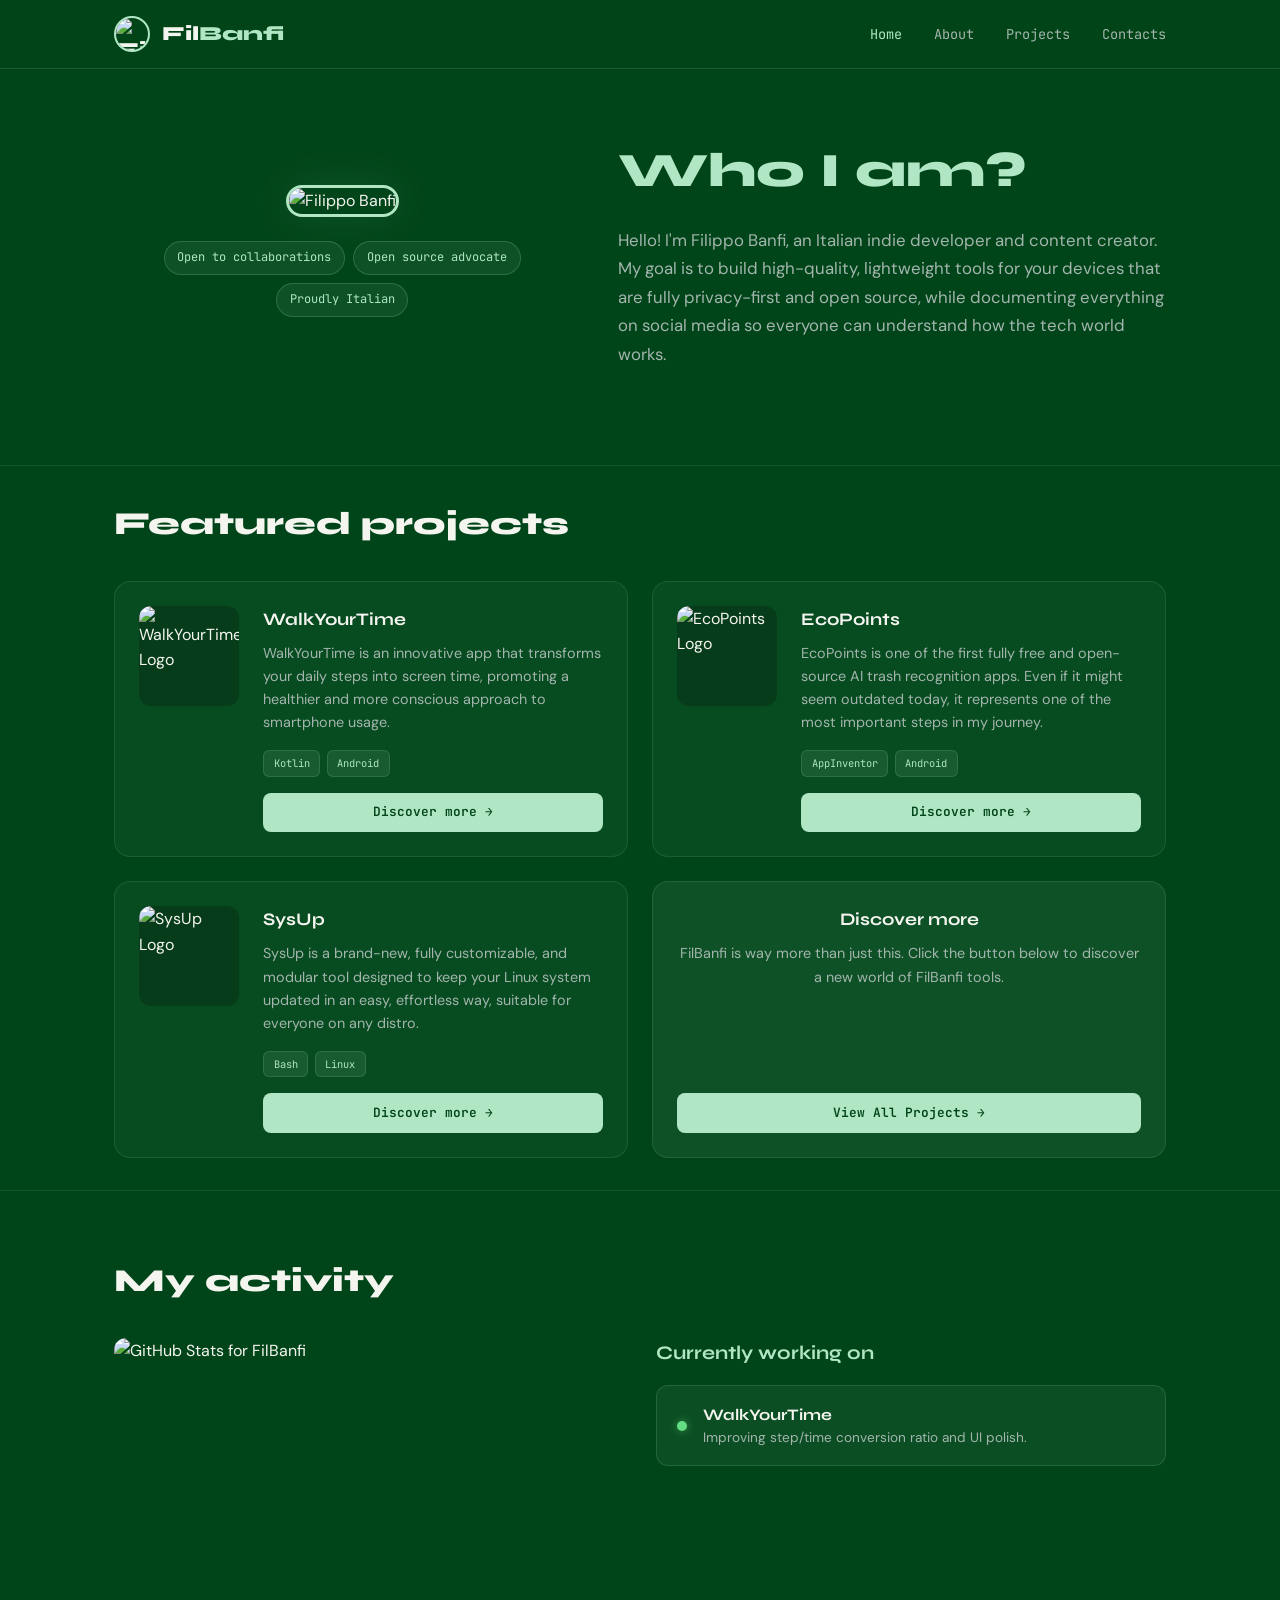
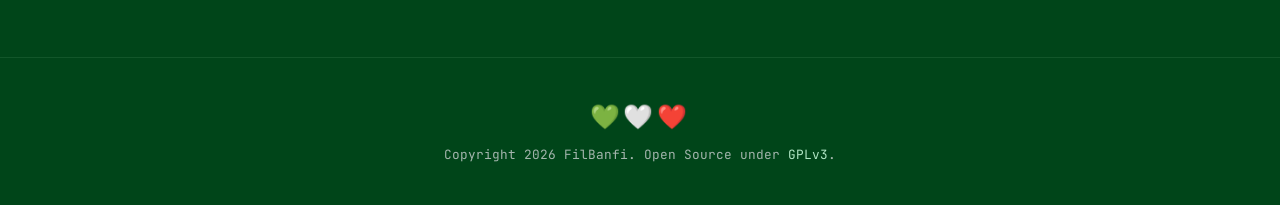
==== commit 06457306: "Update index.html for SEO and accessibility improvements" ====
--- a/index.html
+++ b/index.html
@@ -3,33 +3,36 @@
 <head>
   <meta charset="UTF-8" />
   <meta name="viewport" content="width=device-width, initial-scale=1.0" />
+  
+  <!-- SEO: Meta description obbligatoria per il 100% su Lighthouse -->
+  <meta name="description" content="FilBanfi - Italian indie developer and open source advocate building high-quality, privacy-first tools for Android and Linux." />
+  
   <title>FilBanfi - Developer</title>
   
-  <!-- Fonts di Google: Syne (titoli), DM Sans (testo), JetBrains Mono (codice) -->
+  <!-- Fonts ottimizzati: caricati solo i pesi effettivamente utilizzati per ridurre il blocco del rendering -->
   <link rel="preconnect" href="https://fonts.googleapis.com" />
   <link rel="preconnect" href="https://fonts.gstatic.com" crossorigin />
-  <link href="https://fonts.googleapis.com/css2?family=Syne:wght@400;600;700;800&family=JetBrains+Mono:wght@400;500;700&family=DM+Sans:wght@300;400;500&display=swap" rel="stylesheet" />
-  
-  <!-- Collegamento al file CSS centrale -->
+  <link href="https://fonts.googleapis.com/css2?family=Syne:wght@700;800&family=JetBrains+Mono:wght@400;500&family=DM+Sans:wght@400;500&display=swap" rel="stylesheet" />
+  
   <link rel="stylesheet" href="style.css" />
 </head>
 <body>
 
-  <!-- ==========================================================================
-       HEADER E NAVIGAZIONE
-       ========================================================================== -->
+  <!-- HEADER E NAVIGAZIONE -->
   <header>
     <div class="container">
-      <!-- Logo e Nome: href punta alla home page -->
       <a href="index.html" class="nav-logo">
-        <img src="https://avatars.githubusercontent.com/FilBanfi" alt="FilBanfi Logo" />
+        <img src="https://avatars.githubusercontent.com/FilBanfi" alt="FilBanfi Logo" width="36" height="36" />
         <span><span class="fil">Fil</span><span class="banfi">Banfi</span></span>
       </a>
       
-      <!-- Bottone hamburger per mobile -->
-      <button class="menu-toggle" aria-label="Toggle menu">Menu</button>
+      <!-- Hamburger menu in puro CSS (3 linee) -->
+      <button class="menu-toggle" aria-label="Toggle navigation menu" aria-expanded="false">
+        <span></span>
+        <span></span>
+        <span></span>
+      </button>
       
-      <!-- Link di navigazione: la classe "active" indica la pagina corrente -->
       <nav>
         <ul class="nav-links">
           <li><a href="index.html" class="active">Home</a></li>
@@ -42,32 +45,25 @@
   </header>
 
   <main>
-    <!-- ==========================================================================
-         SEZIONE HERO (CHI SONO)
-         ========================================================================== -->
+    <!-- SEZIONE HERO -->
     <section class="hero">
       <div class="container">
         <div class="hero-grid">
           
-          <!-- Colonna sinistra: Immagine e Chips -->
           <div class="hero-image-wrapper">
-            <!-- Sostituisci l'URL in src con la tua foto reale quando pronta -->
-            <img src="https://miro.medium.com/v2/resize:fit:1240/1*p6TJa5HwgptvQNDxIsF3QA.jpeg" alt="Filippo Banfi" class="hero-image" />
+            <!-- Width e height espliciti per prevenire Cumulative Layout Shift (CLS) -->
+            <img src="https://miro.medium.com/v2/resize:fit:1240/1*p6TJa5HwgptvQNDxIsF3QA.jpeg" alt="Filippo Banfi" class="hero-image" width="320" height="320" />
             
             <div class="hero-chips">
-              <span class="chip">open to collaborations</span>
-              <span class="chip">open source advocate</span>
-              <span class="chip">proudly italian</span>
-              
-              <!-- TEMPLATE: Per aggiungere un'altra chip, copia la riga qui sotto e incollala sopra questo commento -->
-              <!-- <span class="chip">Nuova Chip</span> -->
-            </div>
-          </div>
-          
-          <!-- Colonna destra: Titolo e Descrizione -->
+              <span class="chip">Open to collaborations</span>
+              <span class="chip">Open source advocate</span>
+              <span class="chip">Proudly Italian</span>
+            </div>
+          </div>
+          
           <div class="hero-content">
             <h1>Who I am?</h1>
-            <p>Hello! I'm filippo banfi, an italian indie developer and content creator. my goal is to make high quality and lightweight tools for your devices, fully privacy first and open source, while documenting everything on social medias, so everyone can understand how the tech world works.</p>
+            <p>Hello! I'm Filippo Banfi, an Italian indie developer and content creator. My goal is to build high-quality, lightweight tools for your devices that are fully privacy-first and open source, while documenting everything on social media so everyone can understand how the tech world works.</p>
           </div>
           
         </div>
@@ -76,9 +72,7 @@
 
     <hr class="divider" />
 
-    <!-- ==========================================================================
-         SEZIONE FEATURED PROJECTS
-         ========================================================================== -->
+    <!-- SEZIONE FEATURED PROJECTS -->
     <section class="featured">
       <div class="container">
         <h2 class="section-title">Featured projects</h2>
@@ -87,88 +81,63 @@
           
           <!-- PROGETTO 1: WalkYourTime -->
           <article class="project-card">
-            <img src="https://www.diabetes.ie/wp-content/uploads/2021/05/logo-Placeholder.jpg" alt="WalkYourTime Logo" class="project-logo" />
+            <img src="https://placehold.co/100x100/003312/b0e6c4?text=WYT" alt="WalkYourTime Logo" class="project-logo" width="100" height="100" />
             <div class="project-info">
               <div>
                 <h3>WalkYourTime</h3>
-                <p>WalkYourTime is the innovative app that transform the steps made during the day in screen time, to promote an healthier and more conscious approach to your smartphone.</p>
+                <p>WalkYourTime is an innovative app that transforms your daily steps into screen time, promoting a healthier and more conscious approach to smartphone usage.</p>
                 <div class="project-meta">
                   <span class="meta-chip">Kotlin</span>
                   <span class="meta-chip">Android</span>
                 </div>
               </div>
-              <!-- Cambia l'href con il link reale del progetto -->
-              <a href="https://github.com/FilBanfi/WalkYourTime" target="_blank" class="btn-discover">Discover more &rarr;</a>
+              <!-- Aria-label univoco per risolvere l'avviso di accessibilita' "Identical links" -->
+              <a href="https://github.com/FilBanfi/WalkYourTime" target="_blank" rel="noopener noreferrer" class="btn-discover" aria-label="Discover more about WalkYourTime">Discover more &rarr;</a>
             </div>
           </article>
 
           <!-- PROGETTO 2: EcoPoints -->
           <article class="project-card">
-            <img src="https://www.diabetes.ie/wp-content/uploads/2021/05/logo-Placeholder.jpg" alt="EcoPoints Logo" class="project-logo" />
+            <img src="https://placehold.co/100x100/003312/b0e6c4?text=EP" alt="EcoPoints Logo" class="project-logo" width="100" height="100" />
             <div class="project-info">
               <div>
                 <h3>EcoPoints</h3>
-                <p>EcoPoints is one of the first fully free and open source AI trash recognition software. Even if today the app might seem outdated, this app is one of the most important steps of my journey.</p>
+                <p>EcoPoints is one of the first fully free and open-source AI trash recognition apps. Even if it might seem outdated today, it represents one of the most important steps in my journey.</p>
                 <div class="project-meta">
                   <span class="meta-chip">AppInventor</span>
                   <span class="meta-chip">Android</span>
                 </div>
               </div>
-              <a href="https://github.com/FilBanfi" target="_blank" class="btn-discover">Discover more &rarr;</a>
+              <a href="https://github.com/FilBanfi" target="_blank" rel="noopener noreferrer" class="btn-discover" aria-label="Discover more about EcoPoints">Discover more &rarr;</a>
             </div>
           </article>
 
           <!-- PROGETTO 3: SysUp -->
           <article class="project-card">
-            <img src="https://www.diabetes.ie/wp-content/uploads/2021/05/logo-Placeholder.jpg" alt="SysUp Logo" class="project-logo" />
+            <img src="https://placehold.co/100x100/003312/b0e6c4?text=SU" alt="SysUp Logo" class="project-logo" width="100" height="100" />
             <div class="project-info">
               <div>
                 <h3>SysUp</h3>
-                <p>Sysup is the brand new, fully customizable and modular tool to keep your Linux system fully updated in an easy, effortless way, suitable for everyone, on every distro.</p>
+                <p>SysUp is a brand-new, fully customizable, and modular tool designed to keep your Linux system updated in an easy, effortless way, suitable for everyone on any distro.</p>
                 <div class="project-meta">
                   <span class="meta-chip">Bash</span>
                   <span class="meta-chip">Linux</span>
                 </div>
               </div>
-              <a href="https://github.com/FilBanfi" target="_blank" class="btn-discover">Discover more &rarr;</a>
-            </div>
-          </article>
-
-          <!-- BLOCCO SPECIALE: Discover More (porta alla pagina Projects) -->
+              <a href="https://github.com/FilBanfi" target="_blank" rel="noopener noreferrer" class="btn-discover" aria-label="Discover more about SysUp">Discover more &rarr;</a>
+            </div>
+          </article>
+
+          <!-- BLOCCO SPECIALE: Discover More -->
           <article class="project-card explore">
             <div class="project-info" style="align-items: center; text-align: center;">
               <div>
                 <h3>Discover more</h3>
                 <p>FilBanfi is way more than just this. Click the button below to discover a new world of FilBanfi tools.</p>
               </div>
-              <a href="projects.html" class="btn-discover">View All Projects &rarr;</a>
-            </div>
-          </article>
-
-          <!-- 
-            TEMPLATE: COME AGGIUNGERE UN NUOVO PROGETTO IN QUESTA GRIGLIA
-            Istruzioni:
-            1. Copia tutto il blocco <article> qui sotto.
-            2. Incollalo PRIMA del blocco "Discover more" (così rimane l'ultimo a destra/in basso).
-            3. Modifica: src dell'immagine, testo di h3 (titolo), testo di p (descrizione).
-            4. Modifica o aggiungi i <span class="meta-chip"> per linguaggio/piattaforma.
-            5. Modifica l'href del link <a> con l'URL corretto.
-          
-          <article class="project-card">
-            <img src="URL_IMMAGINE_QUI" alt="Nome Progetto Logo" class="project-logo" />
-            <div class="project-info">
-              <div>
-                <h3>Nome del Nuovo Progetto</h3>
-                <p>Descrizione breve e accattivante del nuovo progetto che stai aggiungendo alla home page.</p>
-                <div class="project-meta">
-                  <span class="meta-chip">Linguaggio</span>
-                  <span class="meta-chip">Piattaforma</span>
-                </div>
-              </div>
-              <a href="https://github.com/tuo-link" target="_blank" class="btn-discover">Discover more &rarr;</a>
-            </div>
-          </article>
-          -->
+              <a href="projects.html" class="btn-discover" aria-label="View all projects">View All Projects &rarr;</a>
+            </div>
+          </article>
 
         </div>
       </div>
@@ -176,50 +145,28 @@
 
     <hr class="divider" />
 
-    <!-- ==========================================================================
-         SEZIONE ATTIVITA (GITHUB E LAVORI IN CORSO)
-         ========================================================================== -->
+    <!-- SEZIONE ATTIVITA -->
     <section class="activity-section">
       <div class="container">
         <h2 class="section-title">My activity</h2>
         
         <div class="activity-grid">
           
-          <!-- Grafico GitHub: i colori nell'URL sono già impostati per fondersi con lo sfondo -->
           <div class="gh-stats">
-            <img src="https://github-readme-stats.vercel.app/api?username=FilBanfi&show_icons=true&title_color=b0e6c4&text_color=f5f5f0&icon_color=b0e6c4&bg_color=004519&hide_border=true" alt="GitHub Stats" />
-          </div>
-
-          <!-- Lista "Currently working on" -->
+            <!-- Grafico GitHub con colori integrati -->
+            <img src="https://github-readme-stats.vercel.app/api?username=FilBanfi&show_icons=true&title_color=b0e6c4&text_color=f5f5f0&icon_color=b0e6c4&bg_color=004519&hide_border=true" alt="GitHub Stats for FilBanfi" width="600" height="300" />
+          </div>
+
           <div class="currently-working">
             <h3>Currently working on</h3>
             
-            <!-- Item 1: WalkYourTime -->
             <div class="working-item">
               <span class="working-dot"></span>
               <div>
                 <h4>WalkYourTime</h4>
-                <p>Improving step/time conversion ratio and UI polish</p>
-              </div>
-            </div>
-
-            <!-- 
-              TEMPLATE: COME AGGIUNGERE UN NUOVO PROGETTO IN SVILUPPO
-              Istruzioni:
-              1. Copia tutto il blocco <div class="working-item"> qui sotto.
-              2. Incollalo sotto l'ultimo progetto esistente, ma prima di questo commento.
-              3. Modifica il testo dentro <h4> con il nome del progetto.
-              4. Modifica il testo dentro <p> con una breve descrizione dello stato attuale.
-              5. (Opzionale) Se il progetto e' in pausa, puoi cambiare la classe del pallino da "working-dot" a "working-dot paused" (dovrai aggiungere lo stile CSS per .paused se vuoi un colore diverso, es. giallo).
-            
-            <div class="working-item">
-              <span class="working-dot"></span>
-              <div>
-                <h4>Nome del Nuovo Progetto</h4>
-                <p>Breve descrizione di cosa stai facendo su questo progetto in questo momento.</p>
-              </div>
-            </div>
-            -->
+                <p>Improving step/time conversion ratio and UI polish.</p>
+              </div>
+            </div>
 
           </div>
         </div>
@@ -227,9 +174,7 @@
     </section>
   </main>
 
-  <!-- ==========================================================================
-       FOOTER
-       ========================================================================== -->
+  <!-- FOOTER -->
   <footer>
     <div class="container">
       <div class="footer-hearts">💚🤍❤️</div>
@@ -237,18 +182,18 @@
     </div>
   </footer>
 
-  <!-- ==========================================================================
-       JAVASCRIPT MINIMO (SOLO PER IL MENU MOBILE)
-       ========================================================================== -->
+  <!-- JAVASCRIPT MINIMO -->
   <script>
-    // Seleziona il bottone del menu e la lista dei link
     const menuToggle = document.querySelector('.menu-toggle');
     const navLinks = document.querySelector('.nav-links');
 
-    // Aggiunge un ascoltatore di click: quando si clicca, aggiunge o rimuove la classe "active"
-    // La classe "active" nel CSS gestisce l'apertura e la chiusura con un'animazione
     menuToggle.addEventListener('click', () => {
       navLinks.classList.toggle('active');
+      menuToggle.classList.toggle('active');
+      
+      // Aggiorna l'attributo ARIA per l'accessibilita' (screen reader)
+      const isExpanded = menuToggle.getAttribute('aria-expanded') === 'true';
+      menuToggle.setAttribute('aria-expanded', !isExpanded);
     });
   </script>
 </body>
--- a/style.css
+++ b/style.css
@@ -1,12 +1,12 @@
 /* ==========================================================================
    1. COLORI E FONT (VARIABILI GLOBALI)
-   Modifica qui i colori o i font per cambiarli in tutto il sito.
    ========================================================================== */
 :root {
   --green-deep: #004519;
   --green-light: #b0e6c4;
   --white: #f5f5f0;
-  --grey: #8a9e93;
+  /* Grigio alleggerito per garantire contrasto WCAG AA 4.5:1 sullo sfondo scuro */
+  --grey: #a3b5ad; 
   --font-display: 'Syne', sans-serif;
   --font-body: 'DM Sans', sans-serif;
   --font-mono: 'JetBrains Mono', monospace;
@@ -14,7 +14,6 @@
 
 /* ==========================================================================
    2. RESET E BASE
-   Rimuove margini di default del browser e imposta il box-sizing.
    ========================================================================== */
 *, *::before, *::after { 
   box-sizing: border-box; 
@@ -35,7 +34,6 @@
   overflow-x: hidden;
 }
 
-/* Classe utility per centrare il contenuto e limitare la larghezza massima */
 .container { 
   max-width: 1100px; 
   margin: 0 auto; 
@@ -59,7 +57,7 @@
   position: sticky; 
   top: 0; 
   z-index: 100;
-  background: rgba(0, 69, 25, 0.9);
+  background: rgba(0, 69, 25, 0.95);
   backdrop-filter: blur(12px);
   border-bottom: 1px solid rgba(176, 230, 196, 0.15);
   padding: 1rem 0;
@@ -106,18 +104,46 @@
   color: var(--green-light); 
 }
 
-/* Bottone hamburger nascosto su desktop, visibile su mobile */
+/* Hamburger menu in puro CSS (3 linee) */
 .menu-toggle { 
   display: none; 
   background: none; 
   border: none; 
-  color: var(--green-light); 
-  font-size: 1.5rem; 
-  cursor: pointer; 
-}
-
-/* ==========================================================================
-   4. SEZIONE HERO (CHI SONO)
+  cursor: pointer;
+  padding: 0.5rem;
+  width: 30px;
+  height: 24px;
+  position: relative;
+  z-index: 101;
+}
+
+.menu-toggle span {
+  display: block;
+  width: 100%;
+  height: 2px;
+  background-color: var(--green-light);
+  margin-bottom: 6px;
+  border-radius: 2px;
+  transition: all 0.3s ease;
+}
+
+.menu-toggle span:last-child { 
+  margin-bottom: 0; 
+}
+
+/* Animazione hamburger -> X quando attivo */
+.menu-toggle.active span:nth-child(1) { 
+  transform: translateY(8px) rotate(45deg); 
+}
+.menu-toggle.active span:nth-child(2) { 
+  opacity: 0; 
+}
+.menu-toggle.active span:nth-child(3) { 
+  transform: translateY(-8px) rotate(-45deg); 
+}
+
+/* ==========================================================================
+   4. SEZIONE HERO
    ========================================================================== */
 .hero { 
   padding: 4rem 0; 
@@ -137,7 +163,7 @@
 .hero-image {
   width: 100%; 
   max-width: 320px; 
-  aspect-ratio: 1; 
+  aspect-ratio: 1 / 1; 
   object-fit: cover;
   border-radius: 24px; 
   border: 3px solid var(--green-light);
@@ -194,7 +220,7 @@
 }
 
 /* ==========================================================================
-   6. FEATURED PROJECTS (GRIGLIA E CARD)
+   6. FEATURED PROJECTS
    ========================================================================== */
 .projects-grid {
   display: grid; 
@@ -218,7 +244,6 @@
   transform: translateY(-3px);
 }
 
-/* Stile speciale per la card "Discover more" */
 .project-card.explore {
   grid-template-columns: 1fr; 
   text-align: center;
@@ -227,10 +252,10 @@
 
 .project-logo {
   width: 100%; 
-  aspect-ratio: 1; 
+  aspect-ratio: 1 / 1; 
   object-fit: cover;
   border-radius: 12px; 
-  background: rgba(0,0,0,0.2);
+  background: rgba(0, 0, 0, 0.2);
 }
 
 .project-info { 
@@ -291,7 +316,7 @@
 }
 
 /* ==========================================================================
-   7. SEZIONE ATTIVITA (GITHUB E LAVORI IN CORSO)
+   7. SEZIONE ATTIVITA
    ========================================================================== */
 .activity-section { 
   padding: 2rem 0 4rem; 
@@ -308,12 +333,15 @@
   width: 100%; 
   border-radius: 12px; 
   overflow: hidden;
-  background: var(--green-deep); 
+  background: var(--green-deep);
+  /* Aspect ratio riservato per prevenire Cumulative Layout Shift (CLS) */
+  aspect-ratio: 2 / 1; 
 }
 
 .gh-stats img { 
   width: 100%; 
-  height: auto; 
+  height: 100%; 
+  object-fit: contain;
   display: block; 
 }
 
@@ -332,7 +360,7 @@
   border: 1px solid rgba(176, 230, 196, 0.15);
   padding: 1rem 1.25rem; 
   border-radius: 12px;
-  margin-bottom: 1rem; /* Spazio tra più elementi working-item */
+  margin-bottom: 1rem;
 }
 
 .working-dot {
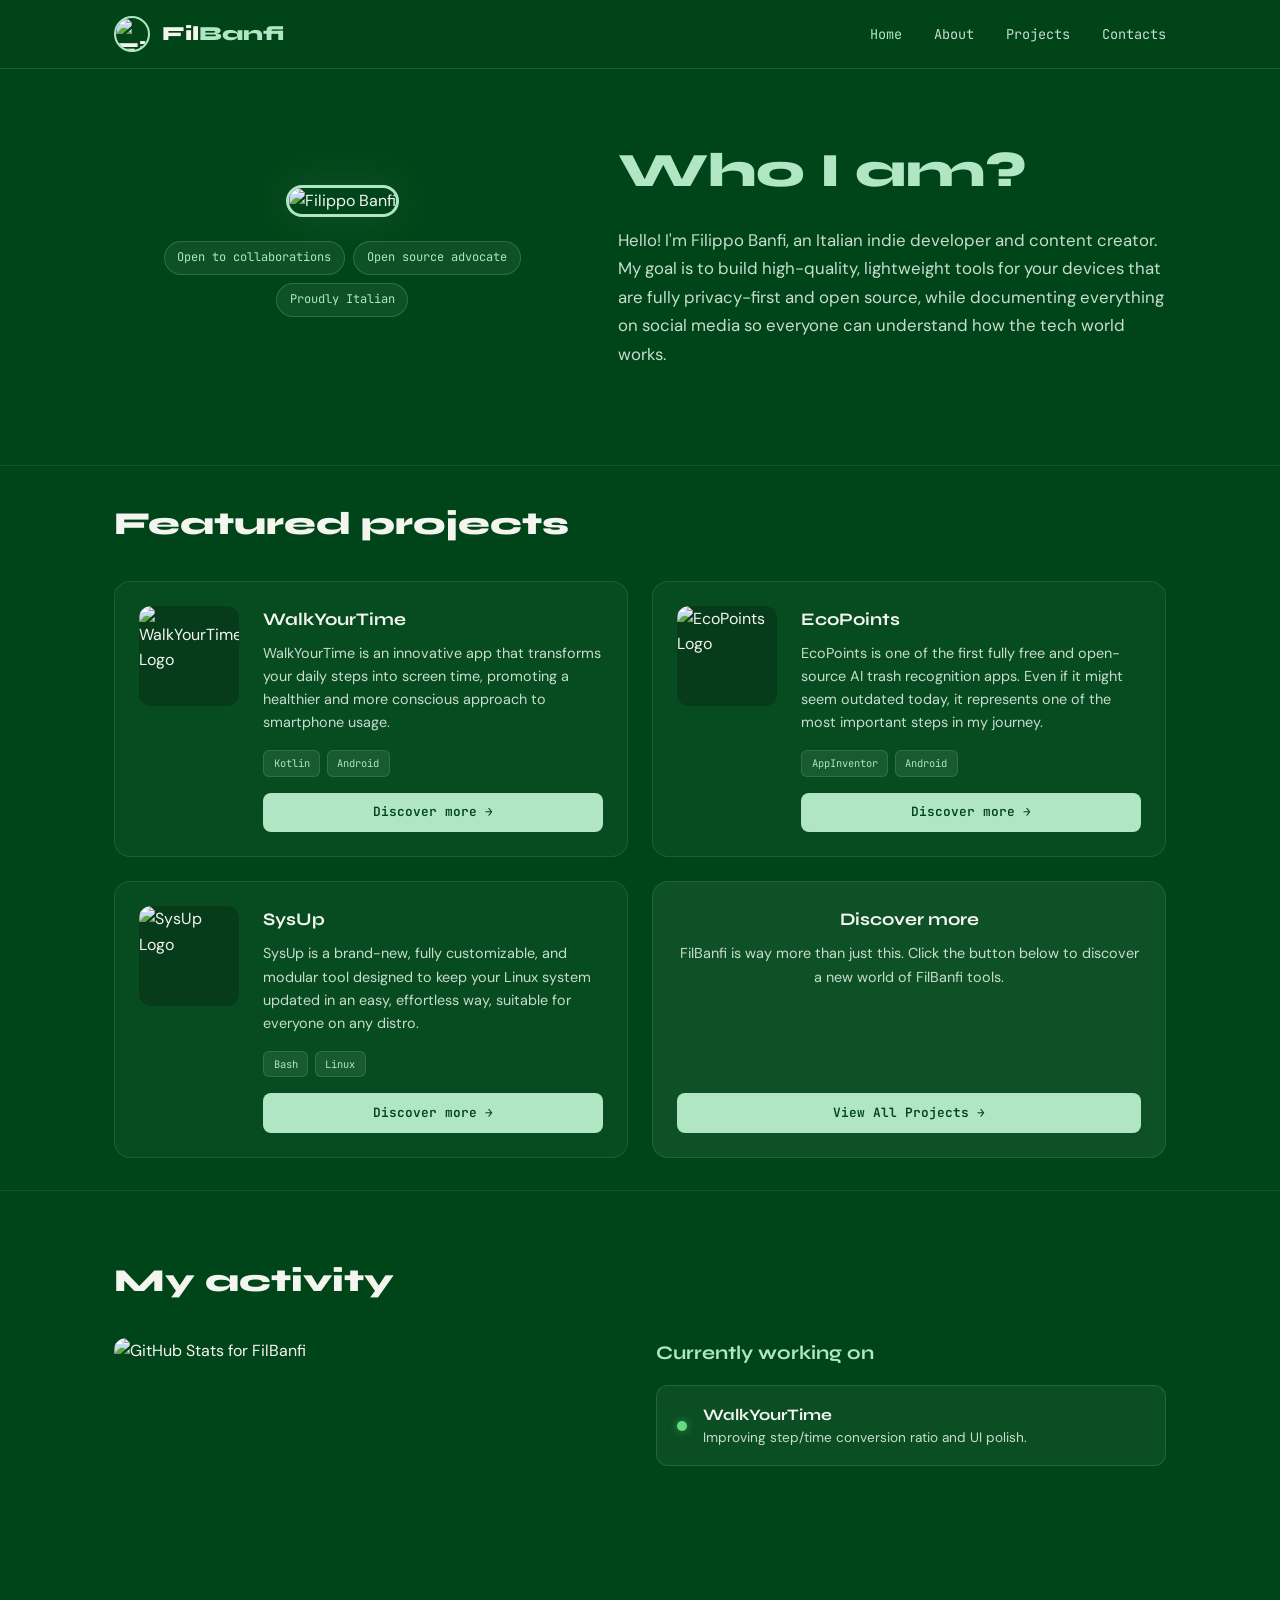
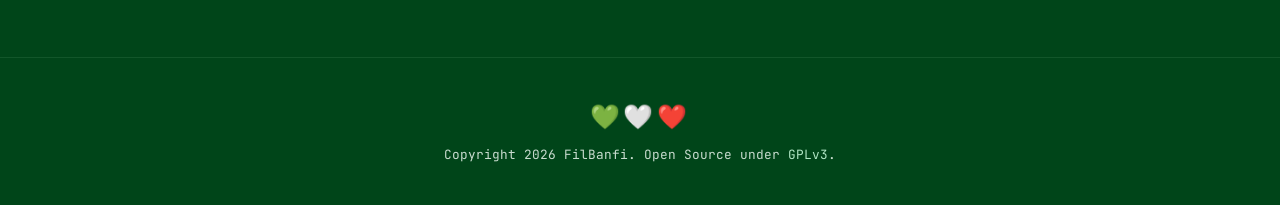
==== commit ecba9cdb: "Optimize Google Fonts loading in index.html" ====
--- a/index.html
+++ b/index.html
@@ -9,11 +9,14 @@
   
   <title>FilBanfi - Developer</title>
   
-  <!-- Fonts ottimizzati: caricati solo i pesi effettivamente utilizzati per ridurre il blocco del rendering -->
+  <!-- Ottimizzazione connessione a Google Fonts (riduce la latenza) -->
   <link rel="preconnect" href="https://fonts.googleapis.com" />
   <link rel="preconnect" href="https://fonts.gstatic.com" crossorigin />
+  
+  <!-- Caricamento standard dei font (metodo raccomandato da Google, previene forced reflow) -->
   <link href="https://fonts.googleapis.com/css2?family=Syne:wght@700;800&family=JetBrains+Mono:wght@400;500&family=DM+Sans:wght@400;500&display=swap" rel="stylesheet" />
   
+  <!-- CSS del sito -->
   <link rel="stylesheet" href="style.css" />
 </head>
 <body>
--- a/style.css
+++ b/style.css
@@ -5,8 +5,8 @@
   --green-deep: #004519;
   --green-light: #b0e6c4;
   --white: #f5f5f0;
-  /* Grigio alleggerito per garantire contrasto WCAG AA 4.5:1 sullo sfondo scuro */
-  --grey: #a3b5ad; 
+  /* Grigio leggermente alleggerito per garantire contrasto WCAG AAA anche su sfondi alpha */
+  --grey: #c8dccf; 
   --font-display: 'Syne', sans-serif;
   --font-body: 'DM Sans', sans-serif;
   --font-mono: 'JetBrains Mono', monospace;
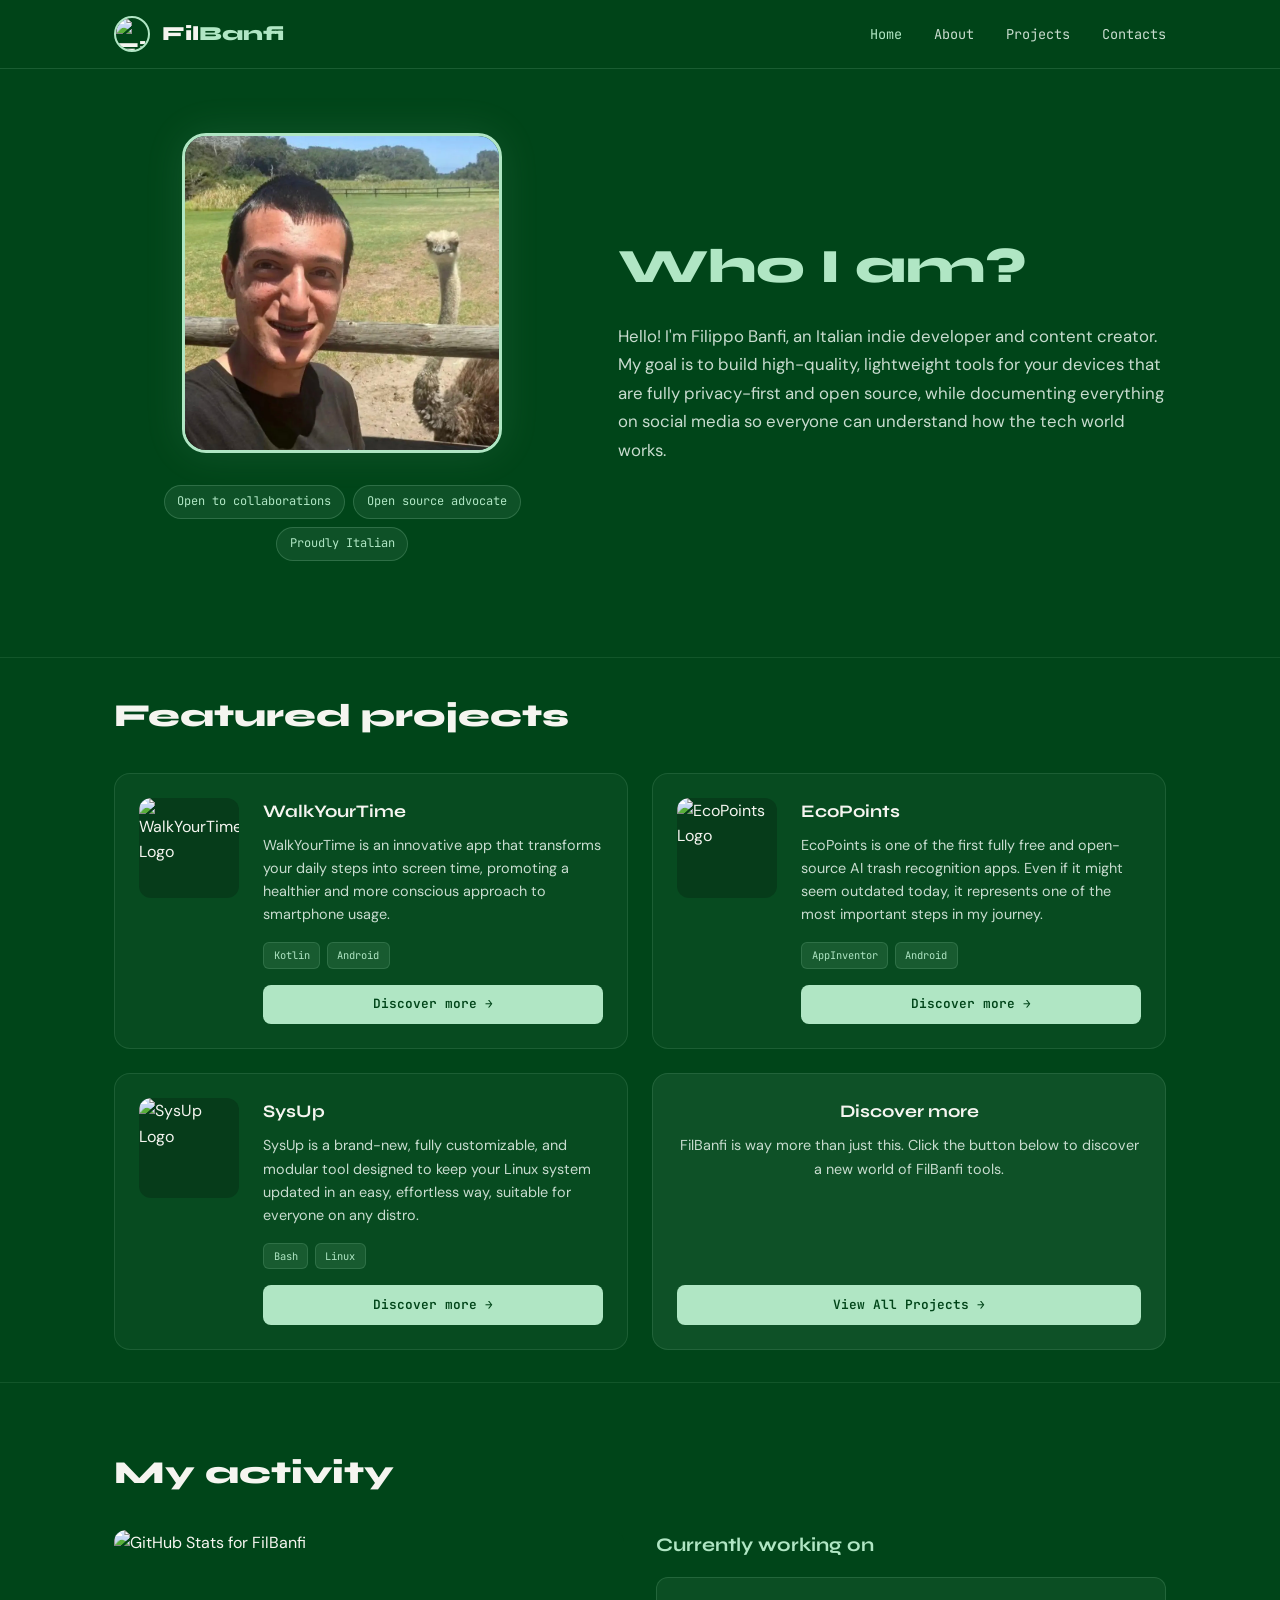
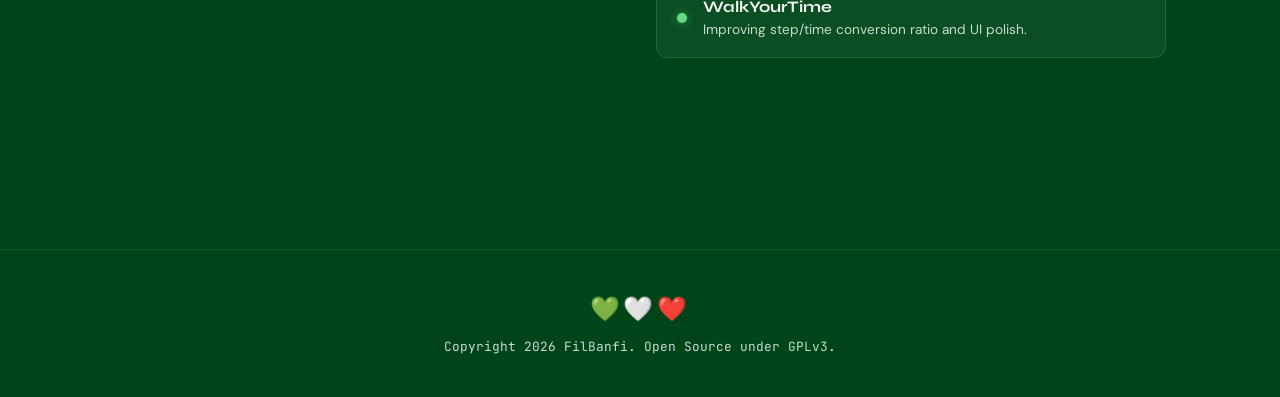
==== commit 780cd608: "Replace image source with local profile.webp" ====
--- a/index.html
+++ b/index.html
@@ -55,7 +55,7 @@
           
           <div class="hero-image-wrapper">
             <!-- Width e height espliciti per prevenire Cumulative Layout Shift (CLS) -->
-            <img src="https://miro.medium.com/v2/resize:fit:1240/1*p6TJa5HwgptvQNDxIsF3QA.jpeg" alt="Filippo Banfi" class="hero-image" width="320" height="320" />
+            <img src="./profile.webp" alt="Filippo Banfi" class="hero-image" width="320" height="320" />
             
             <div class="hero-chips">
               <span class="chip">Open to collaborations</span>
--- a/style.css
+++ b/style.css
@@ -5,8 +5,7 @@
   --green-deep: #004519;
   --green-light: #b0e6c4;
   --white: #f5f5f0;
-  /* Grigio leggermente alleggerito per garantire contrasto WCAG AAA anche su sfondi alpha */
-  --grey: #c8dccf; 
+  --grey: #c8dccf;
   --font-display: 'Syne', sans-serif;
   --font-body: 'DM Sans', sans-serif;
   --font-mono: 'JetBrains Mono', monospace;
@@ -104,7 +103,6 @@
   color: var(--green-light); 
 }
 
-/* Hamburger menu in puro CSS (3 linee) */
 .menu-toggle { 
   display: none; 
   background: none; 
@@ -131,7 +129,6 @@
   margin-bottom: 0; 
 }
 
-/* Animazione hamburger -> X quando attivo */
 .menu-toggle.active span:nth-child(1) { 
   transform: translateY(8px) rotate(45deg); 
 }
@@ -334,7 +331,6 @@
   border-radius: 12px; 
   overflow: hidden;
   background: var(--green-deep);
-  /* Aspect ratio riservato per prevenire Cumulative Layout Shift (CLS) */
   aspect-ratio: 2 / 1; 
 }
 
@@ -409,9 +405,137 @@
 }
 
 /* ==========================================================================
-   9. RESPONSIVE (MOBILE)
+   9. PAGINA ABOUT - STILI SPECIFICI (DESKTOP)
+   ========================================================================== */
+.about-hero {
+  padding: 3rem 0;
+  text-align: center;
+}
+
+.about-intro {
+  margin-top: 2rem;
+}
+
+.about-image-wrapper {
+  display: inline-block;
+  text-align: center;
+}
+
+.about-image {
+  width: 100%;
+  max-width: 280px;
+  aspect-ratio: 1 / 1;
+  object-fit: cover;
+  border-radius: 24px;
+  border: 3px solid var(--green-light);
+  box-shadow: 0 0 40px rgba(176, 230, 196, 0.1);
+  margin-bottom: 0.75rem;
+}
+
+.about-caption {
+  font-family: var(--font-mono);
+  font-size: 0.8rem;
+  color: var(--grey);
+}
+
+.about-section {
+  padding: 2rem 0;
+}
+
+.section-subtitle {
+  font-family: var(--font-display);
+  font-size: clamp(1.3rem, 3vw, 1.8rem);
+  font-weight: 800;
+  color: var(--green-light);
+  margin-bottom: 1.5rem;
+}
+
+.about-content-box {
+  background: rgba(176, 230, 196, 0.04);
+  border: 1px solid rgba(176, 230, 196, 0.12);
+  border-radius: 16px;
+  padding: 2rem;
+}
+
+.about-content-box p {
+  font-size: 1rem;
+  color: var(--grey);
+  line-height: 1.8;
+  margin-bottom: 1.25rem;
+}
+
+.about-content-box p:last-child {
+  margin-bottom: 0;
+}
+
+.video-wrapper {
+  max-width: 640px;
+  margin: 0 auto;
+  border-radius: 16px;
+  overflow: hidden;
+  border: 2px solid rgba(176, 230, 196, 0.15);
+  background: rgba(0, 0, 0, 0.2);
+}
+
+.video-placeholder {
+  position: relative;
+  width: 100%;
+  aspect-ratio: 16 / 9;
+  cursor: pointer;
+  transition: transform 0.2s, border-color 0.2s;
+}
+
+.video-placeholder:hover {
+  transform: translateY(-2px);
+  border-color: rgba(176, 230, 196, 0.3);
+}
+
+.video-thumbnail {
+  width: 100%;
+  height: 100%;
+  object-fit: cover;
+  display: block;
+}
+
+.video-play-button {
+  position: absolute;
+  top: 50%;
+  left: 50%;
+  transform: translate(-50%, -50%);
+  background: rgba(176, 230, 196, 0.9);
+  border-radius: 50%;
+  width: 80px;
+  height: 80px;
+  display: flex;
+  align-items: center;
+  justify-content: center;
+  transition: transform 0.2s, background 0.2s;
+  box-shadow: 0 4px 20px rgba(0, 0, 0, 0.3);
+}
+
+.video-play-button svg {
+  fill: var(--green-deep);
+  margin-left: 4px;
+}
+
+.video-placeholder:hover .video-play-button {
+  transform: translate(-50%, -50%) scale(1.1);
+  background: var(--green-light);
+}
+
+.video-note {
+  text-align: center;
+  font-family: var(--font-mono);
+  font-size: 0.75rem;
+  color: var(--grey);
+  margin-top: 0.75rem;
+}
+
+/* ==========================================================================
+   10. RESPONSIVE (MOBILE) - TUTTE LE PAGINE
    ========================================================================== */
 @media (max-width: 768px) {
+  /* Header e navigazione */
   .menu-toggle { 
     display: block; 
   }
@@ -441,6 +565,7 @@
     border-top: 1px solid rgba(176, 230, 196, 0.05); 
   }
 
+  /* Home - Hero */
   .hero-grid { 
     grid-template-columns: 1fr; 
     text-align: center; 
@@ -450,6 +575,7 @@
     justify-content: center; 
   }
   
+  /* Home - Projects */
   .projects-grid { 
     grid-template-columns: 1fr; 
   }
@@ -458,7 +584,29 @@
     grid-template-columns: 80px 1fr; 
   }
   
+  /* Home - Activity */
   .activity-grid { 
     grid-template-columns: 1fr; 
   }
-}
+
+  /* About - Immagine */
+  .about-image {
+    max-width: 240px;
+  }
+  
+  /* About - Content box */
+  .about-content-box {
+    padding: 1.5rem;
+  }
+  
+  /* About - Video */
+  .video-play-button {
+    width: 64px;
+    height: 64px;
+  }
+  
+  .video-play-button svg {
+    width: 32px;
+    height: 32px;
+  }
+}
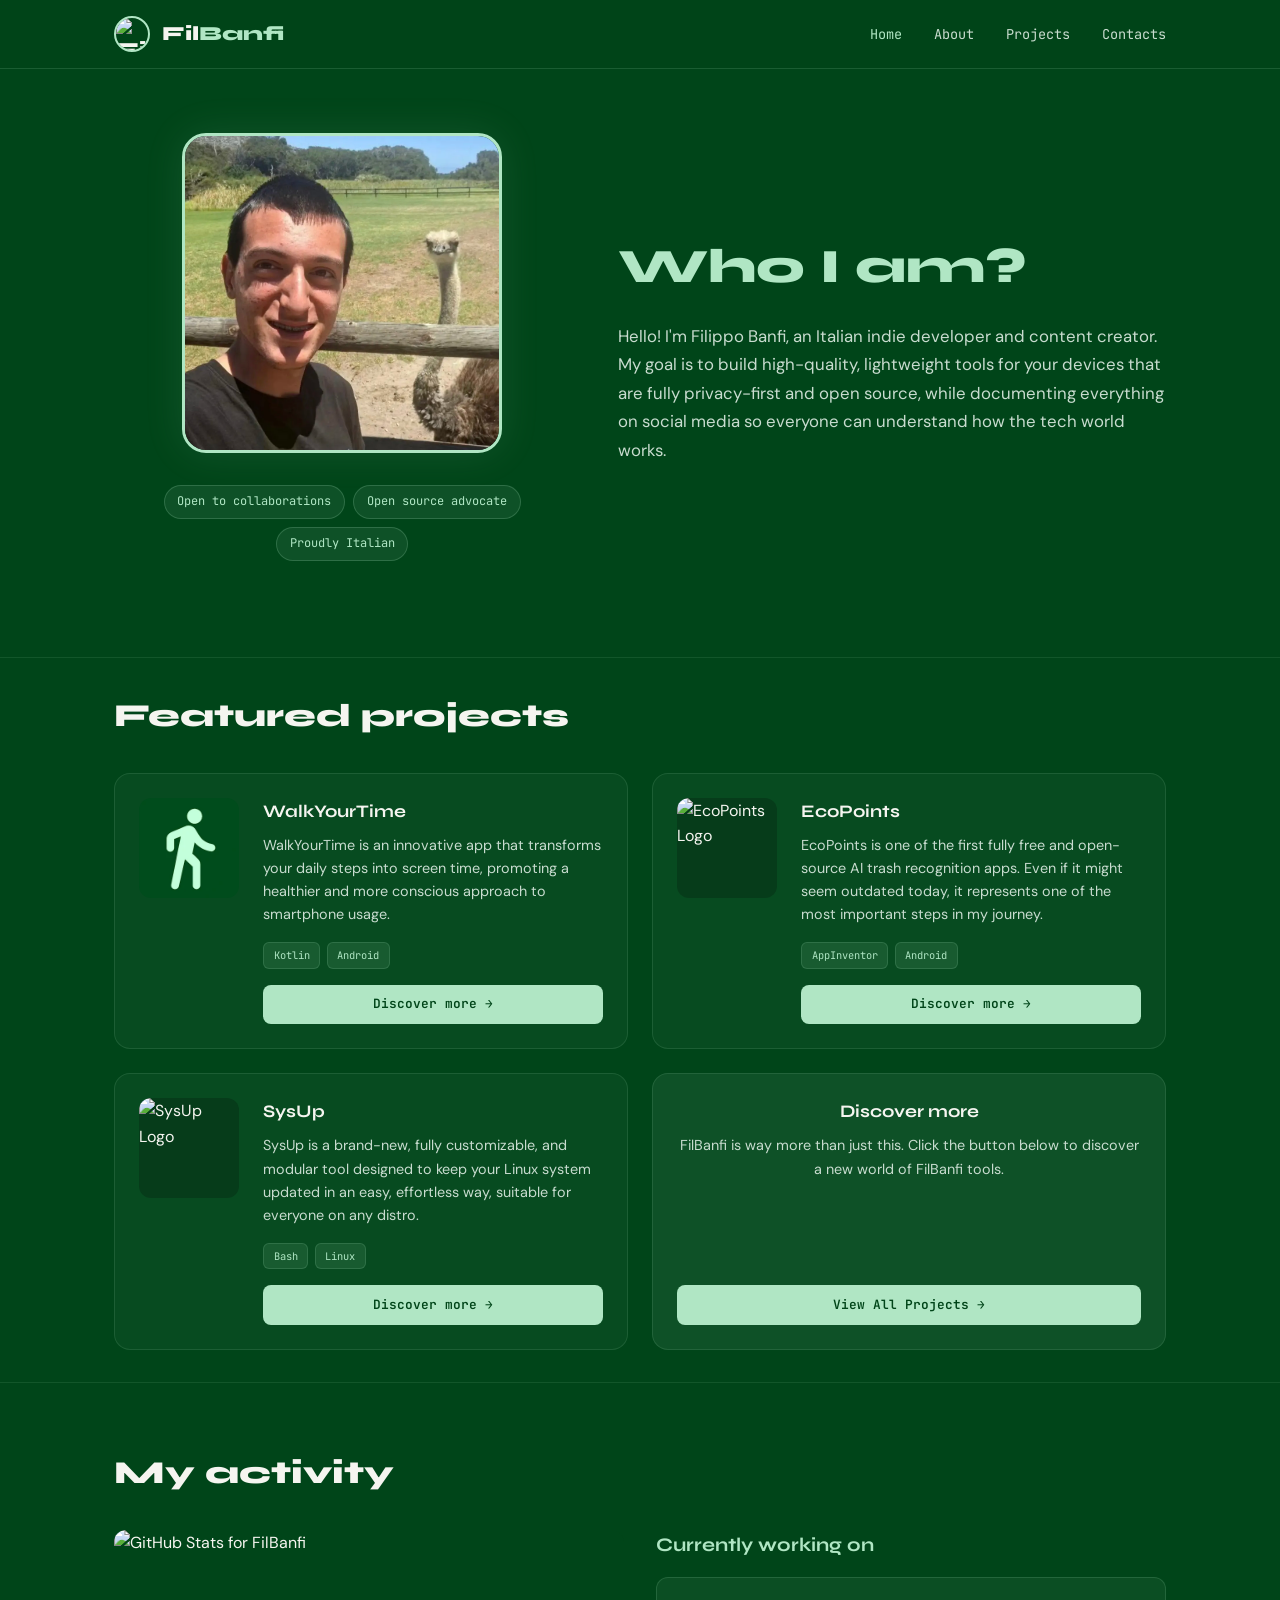
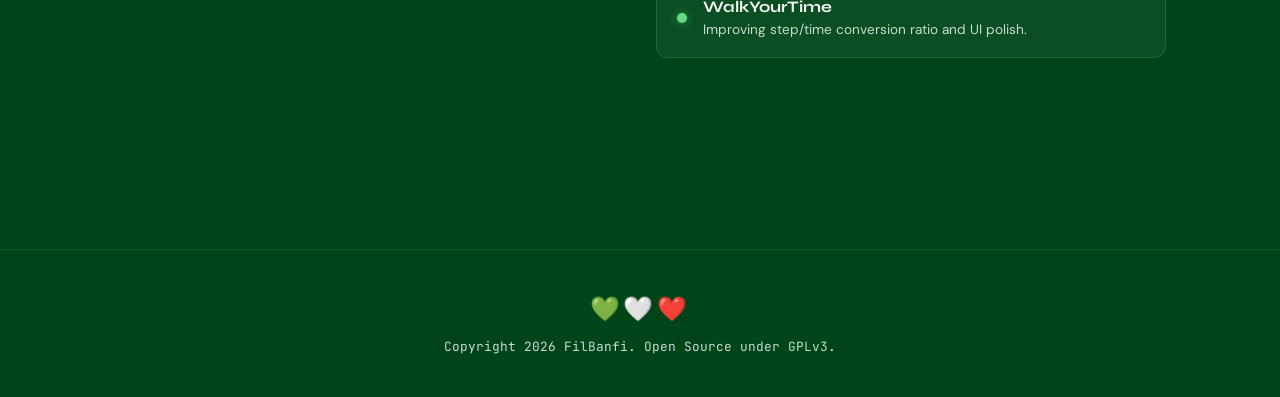
==== commit cee3b7b0: "Update EcoPoints logo source and link" ====
--- a/index.html
+++ b/index.html
@@ -84,7 +84,7 @@
           
           <!-- PROGETTO 1: WalkYourTime -->
           <article class="project-card">
-            <img src="https://placehold.co/100x100/003312/b0e6c4?text=WYT" alt="WalkYourTime Logo" class="project-logo" width="100" height="100" />
+            <img src="./projects/walkyourtime/logo.webp" alt="WalkYourTime Logo" class="project-logo" width="100" height="100" />
             <div class="project-info">
               <div>
                 <h3>WalkYourTime</h3>
@@ -95,13 +95,13 @@
                 </div>
               </div>
               <!-- Aria-label univoco per risolvere l'avviso di accessibilita' "Identical links" -->
-              <a href="https://github.com/FilBanfi/WalkYourTime" target="_blank" rel="noopener noreferrer" class="btn-discover" aria-label="Discover more about WalkYourTime">Discover more &rarr;</a>
+              <a href="https://filbanfi.github.io/projects/walkyourtime.html" target="_blank" rel="noopener noreferrer" class="btn-discover" aria-label="Discover more about WalkYourTime">Discover more &rarr;</a>
             </div>
           </article>
 
           <!-- PROGETTO 2: EcoPoints -->
           <article class="project-card">
-            <img src="https://placehold.co/100x100/003312/b0e6c4?text=EP" alt="EcoPoints Logo" class="project-logo" width="100" height="100" />
+            <img src="./projects/ecopoints/logo.webp" alt="EcoPoints Logo" class="project-logo" width="100" height="100" />
             <div class="project-info">
               <div>
                 <h3>EcoPoints</h3>
@@ -111,7 +111,7 @@
                   <span class="meta-chip">Android</span>
                 </div>
               </div>
-              <a href="https://github.com/FilBanfi" target="_blank" rel="noopener noreferrer" class="btn-discover" aria-label="Discover more about EcoPoints">Discover more &rarr;</a>
+              <a href="https://filbanfi.github.io/projects/ecopoints.html" target="_blank" rel="noopener noreferrer" class="btn-discover" aria-label="Discover more about EcoPoints">Discover more &rarr;</a>
             </div>
           </article>
 
--- a/style.css
+++ b/style.css
@@ -532,6 +532,264 @@
 }
 
 /* ==========================================================================
+   11. PAGINA PROJECTS - TABELLA E FILTRI
+   ========================================================================== */
+
+/* Barra filtri */
+.filter-bar {
+  display: flex;
+  flex-wrap: wrap;
+  gap: 0.75rem;
+  margin-bottom: 2rem;
+  align-items: center;
+}
+
+.search-input {
+  flex: 1;
+  min-width: 200px;
+  background: rgba(176, 230, 196, 0.08);
+  border: 1px solid rgba(176, 230, 196, 0.2);
+  border-radius: 8px;
+  color: var(--white);
+  font-family: var(--font-mono);
+  font-size: 0.8rem;
+  padding: 0.5rem 1rem;
+  outline: none;
+  transition: border-color 0.2s;
+}
+
+.search-input::placeholder {
+  color: var(--grey);
+}
+
+.search-input:focus {
+  border-color: rgba(176, 230, 196, 0.5);
+}
+
+.filter-select {
+  background: rgba(176, 230, 196, 0.08);
+  border: 1px solid rgba(176, 230, 196, 0.2);
+  border-radius: 8px;
+  color: var(--green-light);
+  font-family: var(--font-mono);
+  font-size: 0.8rem;
+  padding: 0.5rem 1rem;
+  appearance: none;
+  cursor: pointer;
+  transition: border-color 0.2s;
+  outline: none;
+  min-width: 160px;
+  background-image: url("data:image/svg+xml,%3Csvg xmlns='http://www.w3.org/2000/svg' width='12' height='12' viewBox='0 0 24 24' fill='none' stroke='%23b0e6c4' stroke-width='2'%3E%3Cpath d='M6 9l6 6 6-6'/%3E%3C/svg%3E");
+  background-repeat: no-repeat;
+  background-position: right 0.75rem center;
+  padding-right: 2rem;
+}
+
+.filter-select:hover,
+.filter-select:focus {
+  border-color: rgba(176, 230, 196, 0.5);
+}
+
+.filter-select option {
+  background: var(--green-deep);
+  color: var(--white);
+}
+
+.reset-btn {
+  background: transparent;
+  border: 1px solid rgba(176, 230, 196, 0.2);
+  border-radius: 8px;
+  color: var(--grey);
+  font-family: var(--font-mono);
+  font-size: 0.8rem;
+  padding: 0.5rem 1rem;
+  cursor: pointer;
+  transition: all 0.2s;
+}
+
+.reset-btn:hover {
+  color: var(--white);
+  border-color: rgba(176, 230, 196, 0.4);
+}
+
+/* Tabella progetti */
+.table-wrap {
+  overflow-x: auto;
+  border-radius: 14px;
+  border: 1px solid rgba(176, 230, 196, 0.12);
+  background: rgba(176, 230, 196, 0.02);
+}
+
+.projects-table {
+  width: 100%;
+  border-collapse: collapse;
+  font-size: 0.875rem;
+}
+
+.projects-table thead tr {
+  background: rgba(0, 107, 42, 0.35);
+}
+
+.projects-table th {
+  font-family: var(--font-mono);
+  font-size: 0.7rem;
+  text-transform: uppercase;
+  letter-spacing: 0.1em;
+  color: var(--green-light);
+  padding: 1rem 1.25rem;
+  text-align: left;
+  border-bottom: 1px solid rgba(176, 230, 196, 0.12);
+  white-space: nowrap;
+}
+
+.projects-table tbody tr {
+  border-bottom: 1px solid rgba(176, 230, 196, 0.06);
+  transition: background 0.15s;
+}
+
+.projects-table tbody tr:last-child {
+  border-bottom: none;
+}
+
+.projects-table tbody tr:hover {
+  background: rgba(176, 230, 196, 0.04);
+}
+
+.projects-table td {
+  padding: 0.85rem 1.25rem;
+  vertical-align: middle;
+}
+
+.td-name a {
+  color: var(--white);
+  font-family: var(--font-display);
+  font-weight: 600;
+  text-decoration: none;
+  transition: color 0.2s;
+}
+
+.td-name a:hover {
+  color: var(--green-light);
+}
+
+.td-name .no-link {
+  color: var(--grey);
+  font-family: var(--font-display);
+  font-weight: 600;
+}
+
+.td-platforms {
+  color: var(--grey);
+  font-size: 0.8rem;
+}
+
+.td-langs {
+  display: flex;
+  flex-wrap: wrap;
+  gap: 0.3rem;
+}
+
+/* Status chips nella tabella */
+.status-chip {
+  font-family: var(--font-mono);
+  font-size: 0.65rem;
+  font-weight: 700;
+  padding: 0.2rem 0.5rem;
+  border-radius: 6px;
+  letter-spacing: 0.05em;
+  display: inline-block;
+}
+
+.s-AP { background: rgba(100, 220, 130, 0.2); color: #64dc82; border: 1px solid rgba(100, 220, 130, 0.35); }
+.s-AB { background: rgba(100, 180, 255, 0.2); color: #64b4ff; border: 1px solid rgba(100, 180, 255, 0.35); }
+.s-PT { background: rgba(255, 210, 80, 0.2); color: #ffd250; border: 1px solid rgba(255, 210, 80, 0.35); }
+.s-PI { background: rgba(255, 160, 80, 0.2); color: #ffa050; border: 1px solid rgba(255, 160, 80, 0.35); }
+.s-FP { background: rgba(200, 150, 255, 0.2); color: #c896ff; border: 1px solid rgba(200, 150, 255, 0.35); }
+.s-FI { background: rgba(180, 180, 180, 0.2); color: #b4b4b4; border: 1px solid rgba(180, 180, 180, 0.35); }
+.s-ID { background: rgba(255, 255, 255, 0.1); color: #aaaaaa; border: 1px solid rgba(255, 255, 255, 0.15); }
+.s-IN { background: rgba(200, 50, 50, 0.2); color: #ff8080; border: 1px solid rgba(200, 50, 50, 0.3); }
+
+/* Messaggio "nessun risultato" */
+.no-results {
+  text-align: center;
+  color: var(--grey);
+  padding: 3rem;
+  font-family: var(--font-mono);
+  font-size: 0.85rem;
+}
+
+/* Legenda status collassabile */
+.legend-toggle {
+  background: rgba(176, 230, 196, 0.08);
+  border: 1px solid rgba(176, 230, 196, 0.2);
+  border-radius: 10px;
+  padding: 0.85rem 1.25rem;
+  width: 100%;
+  display: flex;
+  align-items: center;
+  justify-content: space-between;
+  cursor: pointer;
+  transition: all 0.2s;
+  color: var(--white);
+  font-family: var(--font-mono);
+  font-size: 0.8rem;
+  margin-top: 2rem;
+}
+
+.legend-toggle:hover {
+  border-color: rgba(176, 230, 196, 0.4);
+}
+
+.legend-toggle .arrow {
+  transition: transform 0.3s;
+  font-size: 0.9rem;
+}
+
+.legend-toggle.open .arrow {
+  transform: rotate(180deg);
+}
+
+.legend-content {
+  max-height: 0;
+  overflow: hidden;
+  transition: max-height 0.4s ease;
+}
+
+.legend-content.open {
+  max-height: 2000px;
+}
+
+.legend {
+  display: grid;
+  grid-template-columns: repeat(auto-fill, minmax(220px, 1fr));
+  gap: 0.75rem;
+  margin-top: 0.75rem;
+}
+
+.legend-item {
+  display: flex;
+  align-items: flex-start;
+  gap: 0.75rem;
+  background: rgba(176, 230, 196, 0.04);
+  border: 1px solid rgba(176, 230, 196, 0.12);
+  border-radius: 10px;
+  padding: 0.85rem 1rem;
+}
+
+.legend-text strong {
+  display: block;
+  font-size: 0.8rem;
+  color: var(--white);
+  margin-bottom: 0.1rem;
+}
+
+.legend-text small {
+  font-size: 0.72rem;
+  color: var(--grey);
+  line-height: 1.4;
+}
+
+/* ==========================================================================
    10. RESPONSIVE (MOBILE) - TUTTE LE PAGINE
    ========================================================================== */
 @media (max-width: 768px) {
@@ -610,3 +868,165 @@
     height: 32px;
   }
 }
+
+/* ==========================================================================
+   12. PAGINA CONTACTS - CARD SOCIAL
+   ========================================================================== */
+
+.contact-category {
+  margin-bottom: 3rem;
+}
+
+.contact-category:last-child {
+  margin-bottom: 0;
+}
+
+.contact-category-title {
+  font-family: var(--font-mono);
+  font-size: 0.75rem;
+  color: var(--green-light);
+  text-transform: uppercase;
+  letter-spacing: 0.1em;
+  margin-bottom: 1rem;
+}
+
+.contact-grid {
+  display: grid;
+  grid-template-columns: repeat(auto-fit, minmax(280px, 1fr));
+  gap: 1rem;
+}
+
+.contact-card {
+  display: flex;
+  align-items: center;
+  gap: 1rem;
+  background: rgba(176, 230, 196, 0.04);
+  border: 1px solid rgba(176, 230, 196, 0.12);
+  border-radius: 12px;
+  padding: 1.25rem;
+  text-decoration: none;
+  transition: all 0.2s;
+}
+
+.contact-card:hover {
+  border-color: rgba(176, 230, 196, 0.3);
+  background: rgba(176, 230, 196, 0.08);
+  transform: translateY(-2px);
+}
+
+.contact-icon {
+  width: 40px;
+  height: 40px;
+  border-radius: 8px;
+  background: rgba(176, 230, 196, 0.1);
+  display: flex;
+  align-items: center;
+  justify-content: center;
+  flex-shrink: 0;
+}
+
+.contact-icon img {
+  width: 24px;
+  height: 24px;
+}
+
+.contact-info {
+  flex: 1;
+  min-width: 0;
+}
+
+.contact-platform {
+  font-family: var(--font-mono);
+  font-size: 0.7rem;
+  color: var(--grey);
+  text-transform: uppercase;
+  letter-spacing: 0.05em;
+  margin-bottom: 0.25rem;
+}
+
+.contact-handle {
+  font-family: var(--font-display);
+  font-size: 1rem;
+  font-weight: 600;
+  color: var(--white);
+  white-space: nowrap;
+  overflow: hidden;
+  text-overflow: ellipsis;
+}
+
+/* Email card speciale */
+.contact-card.email {
+  background: rgba(176, 230, 196, 0.08);
+  border-color: rgba(176, 230, 196, 0.2);
+}
+
+.f:hover {
+  background: rgba(176, 230, 196, 0.12);
+  border-color: rgba(176, 230, 196, 0.4);
+}
+
+/* Avviso ufficiale - più compatto */
+.official-notice {
+  background: rgba(176, 230, 196, 0.08);
+  border: 1px solid rgba(176, 230, 196, 0.2);
+  border-left: 4px solid var(--green-light);
+  border-radius: 8px;
+  padding: 0.75rem 1rem;
+  margin-bottom: 2rem;
+  font-family: var(--font-mono);
+  font-size: 0.8rem;
+  color: var(--grey);
+}
+
+.official-notice strong {
+  color: var(--white);
+}
+
+/* Card secondarie - molto più compatte */
+.contact-grid-small {
+  display: flex;
+  flex-wrap: wrap;
+  gap: 0.5rem;
+}
+
+.contact-card.small {
+  display: inline-flex;
+  align-items: center;
+  gap: 0.5rem;
+  background: rgba(176, 230, 196, 0.04);
+  border: 1px solid rgba(176, 230, 196, 0.08);
+  border-radius: 6px;
+  padding: 0.5rem 0.75rem;
+  text-decoration: none;
+  transition: all 0.2s;
+  flex: 0 0 auto;
+}
+
+.contact-card.small:hover {
+  border-color: rgba(176, 230, 196, 0.2);
+  background: rgba(176, 230, 196, 0.08);
+}
+
+.contact-card.small .contact-icon {
+  width: 20px;
+  height: 20px;
+  background: transparent;
+}
+
+.contact-card.small .contact-icon img {
+  width: 16px;
+  height: 16px;
+}
+
+.contact-card.small .contact-platform {
+  display: none; /* Nascondi "YouTube", "TikTok" ecc */
+}
+
+.contact-card.small .contact-handle {
+  font-size: 0.8rem;
+  font-weight: 500;
+}
+
+.official-notice strong {
+  color: var(--white);
+}
